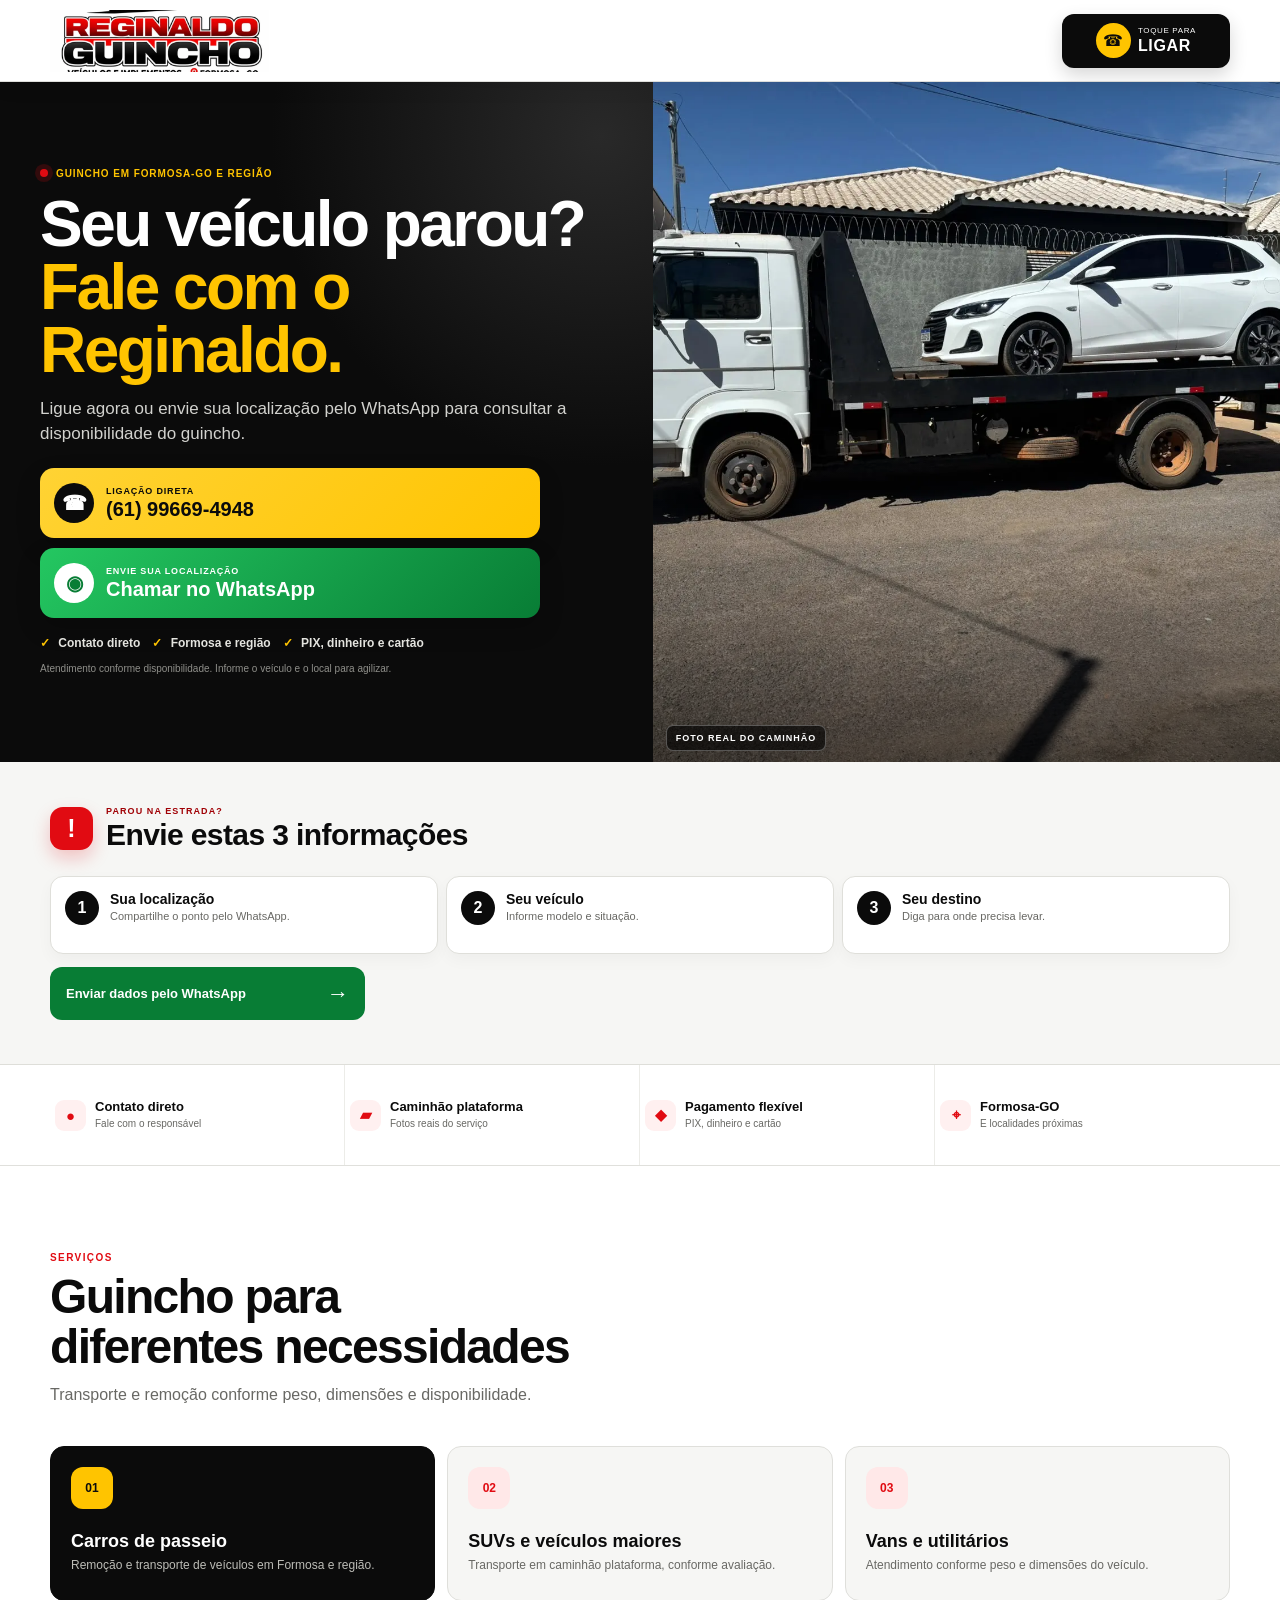
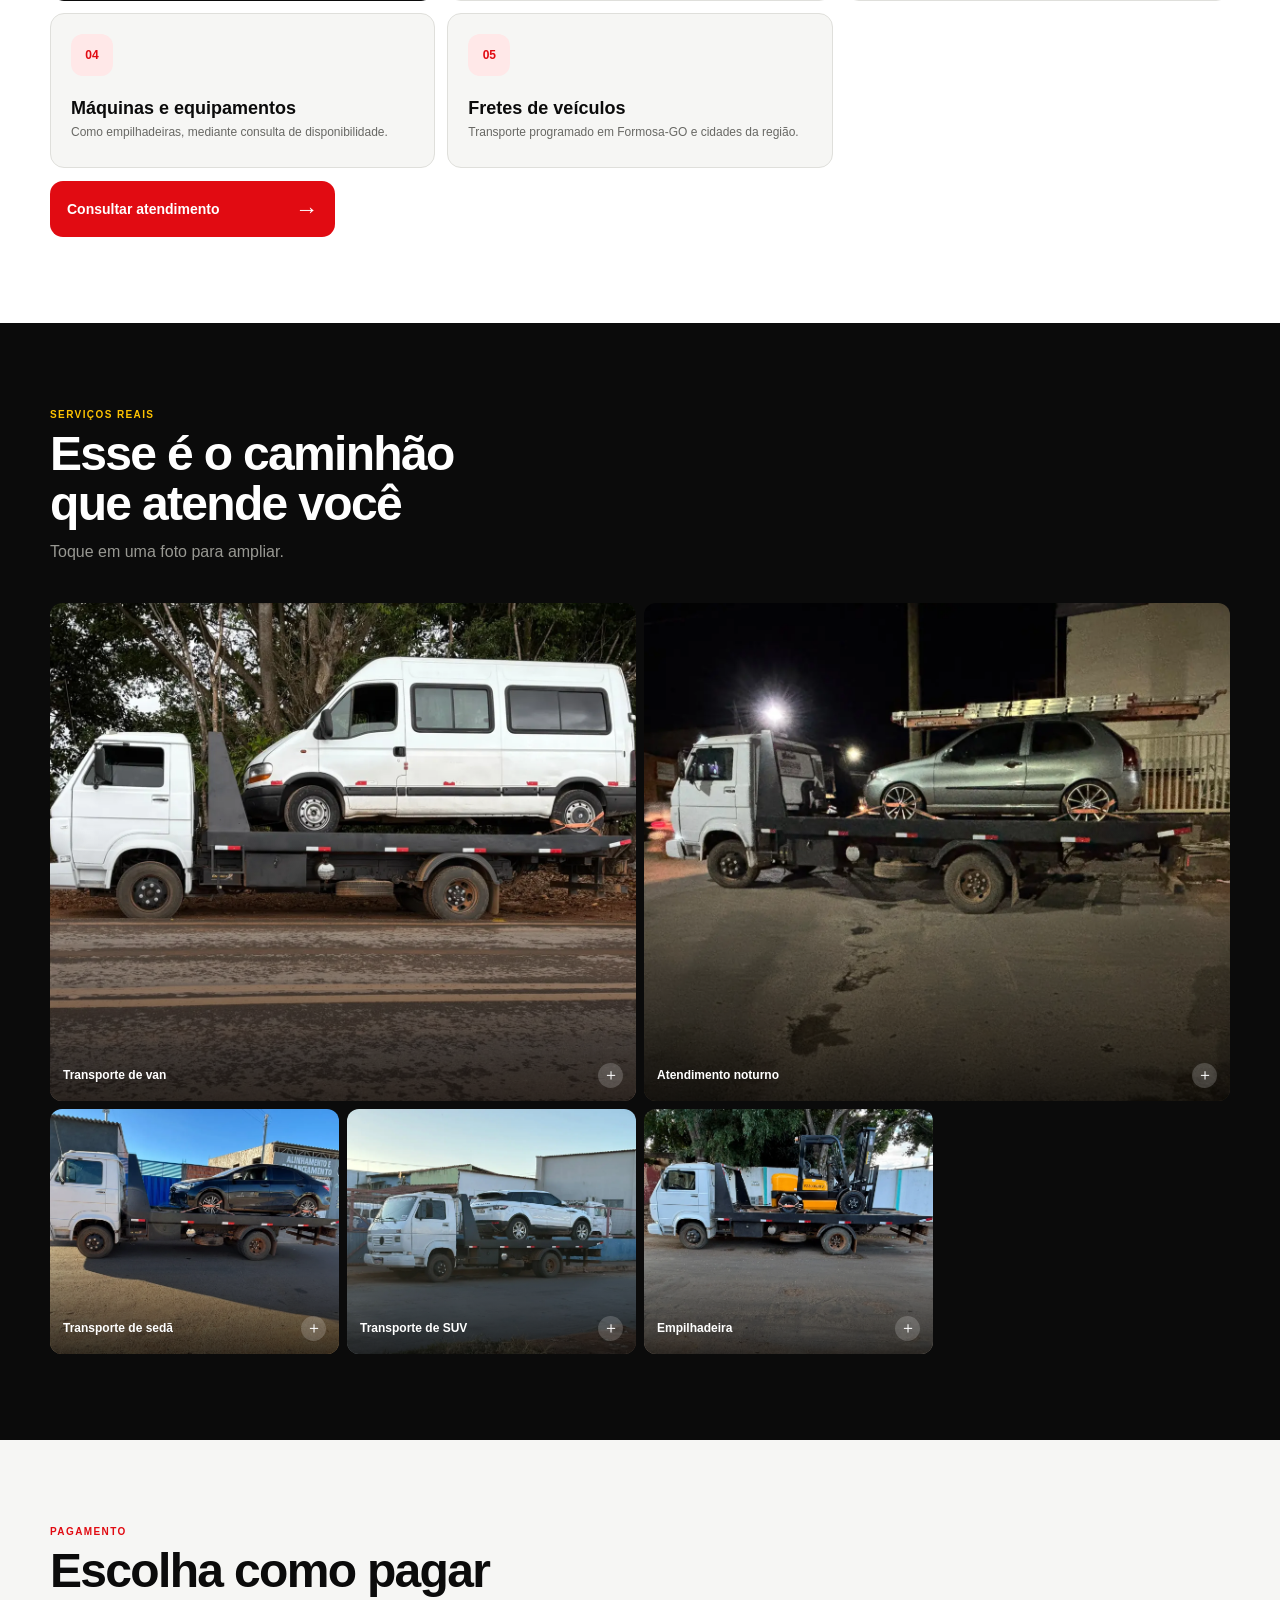
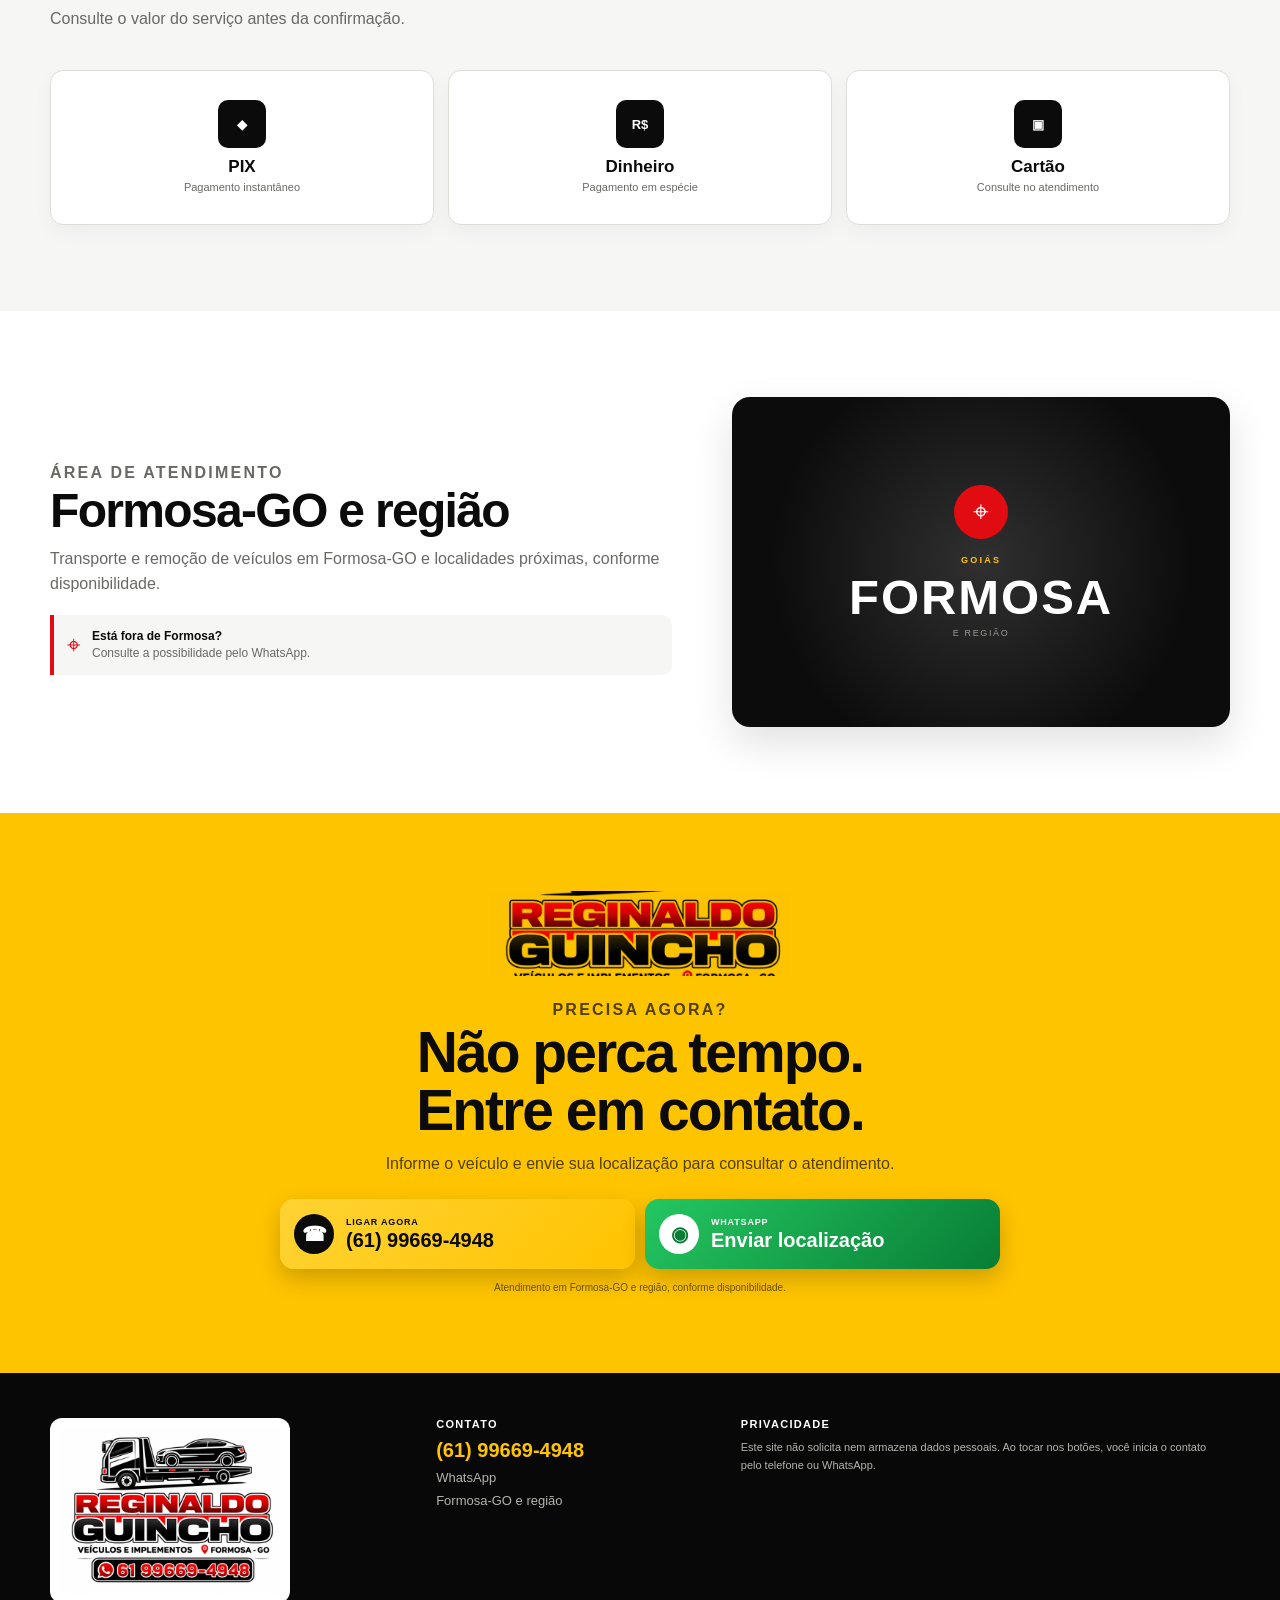
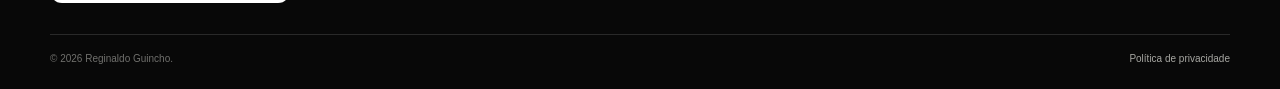
==== index.html @ 04e97640 "Tag google" ====
<!doctype html>
<html lang="pt-BR">
<head>
  <meta charset="utf-8">
  <meta name="viewport" content="width=device-width, initial-scale=1, viewport-fit=cover">

  <title>Guincho em Formosa-GO | Reginaldo Guincho</title>
  <meta name="description" content="Veículo parado em Formosa-GO? Ligue ou chame Reginaldo Guincho no WhatsApp. Transporte de carros, SUVs, vans e equipamentos em Formosa e região.">
  <meta name="keywords" content="guincho em Formosa, guincho Formosa-GO, reboque em Formosa, socorro veicular Formosa, transporte de veículos, Reginaldo Guincho">
  <meta name="author" content="Reginaldo Guincho">
  <meta name="robots" content="index, follow, max-image-preview:large">
  <meta name="googlebot" content="index, follow, max-image-preview:large">
  <meta name="theme-color" content="#0b0b0b">
  <meta name="format-detection" content="telephone=yes">
  <meta name="geo.region" content="BR-GO">
  <meta name="geo.placename" content="Formosa">
  <meta name="geo.position" content="-15.54;-47.33">
  <meta name="ICBM" content="-15.54, -47.33">

  <meta property="og:type" content="website">
  <meta property="og:locale" content="pt_BR">
  <meta property="og:site_name" content="Reginaldo Guincho">
  <meta property="og:title" content="Guincho em Formosa-GO | Fale com Reginaldo">
  <meta property="og:description" content="Seu veículo parou? Ligue ou envie sua localização pelo WhatsApp para consultar o atendimento em Formosa-GO e região.">
  <meta property="og:image" content="assets/logo-reginaldo-guincho.webp">
  <meta property="og:image:width" content="1200">
  <meta property="og:image:height" content="900">
  <meta property="og:image:alt" content="Logo Reginaldo Guincho — veículos e implementos em Formosa-GO">
  <meta name="twitter:card" content="summary_large_image">
  <meta name="twitter:title" content="Guincho em Formosa-GO | Reginaldo Guincho">
  <meta name="twitter:description" content="Ligue ou chame no WhatsApp para consultar atendimento em Formosa e região.">
  <meta name="twitter:image" content="assets/logo-reginaldo-guincho.webp">

  <link rel="icon" type="image/png" sizes="32x32" href="assets/favicon-32.png">
  <link rel="icon" type="image/png" sizes="192x192" href="assets/favicon-192.png">
  <link rel="apple-touch-icon" sizes="180x180" href="assets/apple-touch-icon.png">
  <link rel="preload" href="assets/hero-carro.webp" as="image" type="image/webp" fetchpriority="high">
  <link rel="preload" href="assets/logo-cabecalho.webp" as="image" type="image/webp">
  <link rel="stylesheet" href="styles.css">

  <!-- GOOGLE TAG MANAGER: cole aqui o código oficial quando tiver o ID real. -->
  <!-- Não use IDs fictícios de GTM, GA4 ou Google Ads. -->
  <!-- Google tag (gtag.js) -->
  <script async src="https://www.googletagmanager.com/gtag/js?id=AW-18313851023"></script>
  <script>
    window.dataLayer = window.dataLayer || [];
    function gtag(){dataLayer.push(arguments);}
    gtag('js', new Date());

    gtag('config', 'AW-18313851023');
  </script>

  <script type="application/ld+json">
  {
    "@context": "https://schema.org",
    "@type": "AutomotiveBusiness",
    "name": "Reginaldo Guincho",
    "alternateName": "Alto Socorro Reginaldo Guincho",
    "description": "Guincho e transporte de carros, SUVs, vans e equipamentos em Formosa-GO e região.",
    "telephone": "+55 61 99669-4948",
    "image": "assets/logo-reginaldo-guincho.webp",
    "logo": "assets/logo-reginaldo-guincho.webp",
    "paymentAccepted": "PIX, dinheiro, cartão",
    "currenciesAccepted": "BRL",
    "areaServed": {
      "@type": "City",
      "name": "Formosa",
      "containedInPlace": { "@type": "State", "name": "Goiás" }
    },
    "contactPoint": {
      "@type": "ContactPoint",
      "telephone": "+55 61 99669-4948",
      "contactType": "customer service",
      "areaServed": "Formosa-GO e região",
      "availableLanguage": "Portuguese"
    }
  }
  </script>

</head>

<body>
  <a class="skip-link" href="#conteudo">Pular para o conteúdo</a>

  <header class="site-header" id="topo">
    <div class="header-inner">
      <a class="brand" href="#inicio" aria-label="Reginaldo Guincho — início">
        <img src="assets/logo-cabecalho.webp" alt="Reginaldo Guincho" width="620" height="170">
      </a>
      <a class="header-call track-call track-cta" href="tel:+5561996694948" data-location="header" aria-label="Ligar agora para Reginaldo Guincho">
        <span class="header-call-icon" aria-hidden="true">☎</span>
        <span><small>TOQUE PARA</small><strong>LIGAR</strong></span>
      </a>
    </div>
  </header>

  <main id="conteudo">
    <section class="hero" id="inicio">
      <div class="hero-media">
        <img src="assets/hero-carro.webp" alt="Caminhão plataforma do Reginaldo Guincho transportando um veículo em Formosa" width="1600" height="1200" fetchpriority="high">
        <span class="photo-label">FOTO REAL DO CAMINHÃO</span>
      </div>

      <div class="hero-panel">
        <div class="page-width hero-content">
          <p class="emergency-badge"><span aria-hidden="true"></span> Guincho em Formosa-GO e região</p>
          <h1>Seu veículo parou?<br><em>Fale com o Reginaldo.</em></h1>
          <p class="hero-copy">Ligue agora ou envie sua localização pelo WhatsApp para consultar a disponibilidade do guincho.</p>

          <div class="hero-actions" aria-label="Contato imediato">
            <a class="action-button action-call track-call track-cta" href="tel:+5561996694948" data-location="hero_call" aria-label="Ligar agora para (61) 99669-4948">
              <span class="action-icon" aria-hidden="true">☎</span>
              <span><small>LIGAÇÃO DIRETA</small><strong>(61) 99669-4948</strong></span>
            </a>
            <a class="action-button action-whatsapp track-whatsapp track-cta" href="https://wa.me/5561996694948?text=Ol%C3%A1%2C%20preciso%20de%20um%20guincho%20em%20Formosa.%20Meu%20ve%C3%ADculo%20%C3%A9%3A%20____%20e%20estou%20em%3A%20____" target="_blank" rel="noopener noreferrer" data-location="hero_whatsapp" aria-label="Enviar localização pelo WhatsApp">
              <span class="action-icon whatsapp-icon" aria-hidden="true">◉</span>
              <span><small>ENVIE SUA LOCALIZAÇÃO</small><strong>Chamar no WhatsApp</strong></span>
            </a>
          </div>

          <ul class="hero-trust" aria-label="Informações do atendimento">
            <li><span>✓</span> Contato direto</li>
            <li><span>✓</span> Formosa e região</li>
            <li><span>✓</span> PIX, dinheiro e cartão</li>
          </ul>
          <p class="availability-note">Atendimento conforme disponibilidade. Informe o veículo e o local para agilizar.</p>
        </div>
      </div>
    </section>

    <section class="roadside-guide" aria-labelledby="guia-titulo">
      <div class="page-width">
        <div class="guide-heading">
          <span class="guide-alert" aria-hidden="true">!</span>
          <div>
            <p>PAROU NA ESTRADA?</p>
            <h2 id="guia-titulo">Envie estas 3 informações</h2>
          </div>
        </div>
        <ol class="guide-steps">
          <li><span>1</span><div><strong>Sua localização</strong><small>Compartilhe o ponto pelo WhatsApp.</small></div></li>
          <li><span>2</span><div><strong>Seu veículo</strong><small>Informe modelo e situação.</small></div></li>
          <li><span>3</span><div><strong>Seu destino</strong><small>Diga para onde precisa levar.</small></div></li>
        </ol>
        <a class="guide-cta track-whatsapp track-cta" href="https://wa.me/5561996694948?text=Ol%C3%A1%2C%20preciso%20de%20um%20guincho%20em%20Formosa.%20Meu%20ve%C3%ADculo%20%C3%A9%3A%20____%20e%20estou%20em%3A%20____" target="_blank" rel="noopener noreferrer" data-location="roadside_guide">Enviar dados pelo WhatsApp <span aria-hidden="true">→</span></a>
      </div>
    </section>

    <section class="proof-strip" aria-label="Destaques do serviço">
      <div class="page-width proof-grid">
        <article><span aria-hidden="true">●</span><div><strong>Contato direto</strong><small>Fale com o responsável</small></div></article>
        <article><span aria-hidden="true">▰</span><div><strong>Caminhão plataforma</strong><small>Fotos reais do serviço</small></div></article>
        <article><span aria-hidden="true">◆</span><div><strong>Pagamento flexível</strong><small>PIX, dinheiro e cartão</small></div></article>
        <article><span aria-hidden="true">⌖</span><div><strong>Formosa-GO</strong><small>E localidades próximas</small></div></article>
      </div>
    </section>

    <section class="content-section services-section" id="servicos">
      <div class="page-width">
        <header class="section-heading">
          <p class="kicker">SERVIÇOS</p>
          <h2>Guincho para diferentes necessidades</h2>
          <p>Transporte e remoção conforme peso, dimensões e disponibilidade.</p>
        </header>
        <div class="services-grid">
          <article class="service-card featured"><span class="service-number">01</span><div><h3>Carros de passeio</h3><p>Remoção e transporte de veículos em Formosa e região.</p></div></article>
          <article class="service-card"><span class="service-number">02</span><div><h3>SUVs e veículos maiores</h3><p>Transporte em caminhão plataforma, conforme avaliação.</p></div></article>
          <article class="service-card"><span class="service-number">03</span><div><h3>Vans e utilitários</h3><p>Atendimento conforme peso e dimensões do veículo.</p></div></article>
          <article class="service-card"><span class="service-number">04</span><div><h3>Máquinas e equipamentos</h3><p>Como empilhadeiras, mediante consulta de disponibilidade.</p></div></article>
          <article class="service-card"><span class="service-number">05</span><div><h3>Fretes de veículos</h3><p>Transporte programado em Formosa-GO e cidades da região.</p></div></article>
        </div>
        <a class="section-cta track-whatsapp track-cta" data-location="services" href="https://wa.me/5561996694948?text=Ol%C3%A1%2C%20preciso%20de%20um%20guincho%20em%20Formosa.%20Meu%20ve%C3%ADculo%20%C3%A9%3A%20____%20e%20estou%20em%3A%20____" target="_blank" rel="noopener noreferrer">Consultar atendimento <span>→</span></a>
      </div>
    </section>

    <section class="content-section gallery-section" id="galeria">
      <div class="page-width">
        <header class="section-heading light-heading">
          <p class="kicker">SERVIÇOS REAIS</p>
          <h2>Esse é o caminhão que atende você</h2>
          <p>Toque em uma foto para ampliar.</p>
        </header>
        <div class="gallery-grid">
          <button class="gallery-item gallery-main" type="button" data-full="assets/van.webp" data-label="Transporte de van"><img src="assets/van.webp" alt="Caminhão do Reginaldo Guincho transportando uma van branca" width="1400" height="1050" loading="lazy"><span>Transporte de van<b>＋</b></span></button>
          <button class="gallery-item" type="button" data-full="assets/noturno.webp" data-label="Atendimento noturno"><img src="assets/noturno.webp" alt="Atendimento noturno transportando um carro" width="1400" height="1050" loading="lazy"><span>Atendimento noturno<b>＋</b></span></button>
          <button class="gallery-item" type="button" data-full="assets/corolla.webp" data-label="Transporte de sedã"><img src="assets/corolla.webp" alt="Caminhão plataforma transportando um sedã" width="1400" height="1050" loading="lazy"><span>Transporte de sedã<b>＋</b></span></button>
          <button class="gallery-item" type="button" data-full="assets/suv.webp" data-label="Transporte de SUV"><img src="assets/suv.webp" alt="Reginaldo Guincho transportando uma SUV" width="1400" height="1050" loading="lazy"><span>Transporte de SUV<b>＋</b></span></button>
          <button class="gallery-item" type="button" data-full="assets/empilhadeira.webp" data-label="Transporte de empilhadeira"><img src="assets/empilhadeira.webp" alt="Caminhão plataforma transportando uma empilhadeira" width="1400" height="1050" loading="lazy"><span>Empilhadeira<b>＋</b></span></button>
        </div>
      </div>
    </section>

    <section class="content-section payment-section" id="pagamento">
      <div class="page-width">
        <header class="section-heading">
          <p class="kicker">PAGAMENTO</p>
          <h2>Escolha como pagar</h2>
          <p>Consulte o valor do serviço antes da confirmação.</p>
        </header>
        <div class="payment-grid">
          <article><span aria-hidden="true">◆</span><strong>PIX</strong><small>Pagamento instantâneo</small></article>
          <article><span aria-hidden="true">R$</span><strong>Dinheiro</strong><small>Pagamento em espécie</small></article>
          <article><span aria-hidden="true">▣</span><strong>Cartão</strong><small>Consulte no atendimento</small></article>
        </div>
      </div>
    </section>

    <section class="area-section" id="area">
      <div class="page-width area-layout">
        <div>
          <p class="kicker">ÁREA DE ATENDIMENTO</p>
          <h2>Formosa-GO e região</h2>
          <p>Transporte e remoção de veículos em Formosa-GO e localidades próximas, conforme disponibilidade.</p>
          <div class="area-notice"><span aria-hidden="true">⌖</span><p><strong>Está fora de Formosa?</strong> Consulte a possibilidade pelo WhatsApp.</p></div>
        </div>
        <div class="area-visual" aria-label="Atendimento em Formosa-GO e região"><span>GOIÁS</span><strong>FORMOSA</strong><small>E REGIÃO</small></div>
      </div>
    </section>

    <section class="final-cta">
      <div class="page-width">
        <img class="final-logo" src="assets/logo-cabecalho.webp" alt="Reginaldo Guincho" width="620" height="170" loading="lazy">
        <p class="kicker">PRECISA AGORA?</p>
        <h2>Não perca tempo.<br>Entre em contato.</h2>
        <p>Informe o veículo e envie sua localização para consultar o atendimento.</p>
        <div class="final-actions">
          <a class="action-button action-call track-call track-cta" href="tel:+5561996694948" data-location="final_call"><span class="action-icon" aria-hidden="true">☎</span><span><small>LIGAR AGORA</small><strong>(61) 99669-4948</strong></span></a>
          <a class="action-button action-whatsapp track-whatsapp track-cta" href="https://wa.me/5561996694948?text=Ol%C3%A1%2C%20preciso%20de%20um%20guincho%20em%20Formosa.%20Meu%20ve%C3%ADculo%20%C3%A9%3A%20____%20e%20estou%20em%3A%20____" target="_blank" rel="noopener noreferrer" data-location="final_whatsapp"><span class="action-icon" aria-hidden="true">◉</span><span><small>WHATSAPP</small><strong>Enviar localização</strong></span></a>
        </div>
        <small class="availability-note">Atendimento em Formosa-GO e região, conforme disponibilidade.</small>
      </div>
    </section>
  </main>

  <footer class="footer">
    <div class="page-width footer-grid">
      <div class="footer-brand"><img src="assets/logo-reginaldo-guincho.webp" alt="Reginaldo Guincho — veículos e implementos em Formosa-GO" width="1200" height="900" loading="lazy"></div>
      <div class="footer-contact"><strong>Contato</strong><a class="track-call" data-location="footer" href="tel:+5561996694948">(61) 99669-4948</a><a class="track-whatsapp" data-location="footer" href="https://wa.me/5561996694948?text=Ol%C3%A1%2C%20preciso%20de%20um%20guincho%20em%20Formosa.%20Meu%20ve%C3%ADculo%20%C3%A9%3A%20____%20e%20estou%20em%3A%20____" target="_blank" rel="noopener noreferrer">WhatsApp</a><span>Formosa-GO e região</span></div>
      <div id="privacidade"><strong>Privacidade</strong><p>Este site não solicita nem armazena dados pessoais. Ao tocar nos botões, você inicia o contato pelo telefone ou WhatsApp.</p></div>
    </div>
    <div class="page-width copyright"><span>© <span id="current-year">2026</span> Reginaldo Guincho.</span><a href="#privacidade">Política de privacidade</a></div>
  </footer>

  <div class="lightbox" id="lightbox" role="dialog" aria-modal="true" aria-labelledby="lightbox-caption" hidden>
    <button type="button" class="lightbox-close" id="lightbox-close" aria-label="Fechar imagem ampliada">×</button>
    <figure><img id="lightbox-image" src="assets/hero-carro.webp" alt="" width="1400" height="1050"><figcaption id="lightbox-caption"></figcaption></figure>
  </div>

  <nav class="mobile-contact-bar" aria-label="Contato rápido">
    <a class="mobile-call track-call track-cta" data-location="mobile_bar_call" href="tel:+5561996694948"><span aria-hidden="true">☎</span><strong>LIGAR</strong></a>
    <a class="mobile-whatsapp track-whatsapp track-cta" data-location="mobile_bar_whatsapp" href="https://wa.me/5561996694948?text=Ol%C3%A1%2C%20preciso%20de%20um%20guincho%20em%20Formosa.%20Meu%20ve%C3%ADculo%20%C3%A9%3A%20____%20e%20estou%20em%3A%20____" target="_blank" rel="noopener noreferrer"><span aria-hidden="true">◉</span><strong>WHATSAPP</strong></a>
  </nav>

  <!-- GOOGLE TAG MANAGER (noscript): cole aqui quando tiver o ID real. -->
  <script src="script.js" defer></script>
</body>
</html>
---- styles.css ----
:root {
  --black: #0b0b0b;
  --black-2: #151515;
  --red: #e10b12;
  --red-dark: #a00005;
  --yellow: #ffc400;
  --green: #19b653;
  --green-dark: #087d35;
  --white: #ffffff;
  --off-white: #f6f6f4;
  --gray-100: #eeeeeb;
  --gray-300: #c8c8c3;
  --gray-600: #686864;
  --max-width: 1180px;
  --radius: 16px;
  --shadow: 0 16px 40px rgba(0, 0, 0, .12);
}

*, *::before, *::after { box-sizing: border-box; }
html { scroll-behavior: smooth; scroll-padding-top: 78px; }
body {
  margin: 0;
  padding-bottom: calc(72px + env(safe-area-inset-bottom));
  overflow-x: hidden;
  background: var(--white);
  color: var(--black);
  font-family: Arial, Helvetica, sans-serif;
  -webkit-font-smoothing: antialiased;
}
body.modal-open { overflow: hidden; }
img { display: block; max-width: 100%; }
a { color: inherit; text-decoration: none; }
button, a { -webkit-tap-highlight-color: transparent; }
button { font: inherit; }
.page-width { width: min(calc(100% - 28px), var(--max-width)); margin-inline: auto; }
.skip-link { position: fixed; z-index: 999; left: 12px; top: -80px; padding: 12px 16px; border-radius: 8px; background: var(--yellow); font-weight: 900; }
.skip-link:focus { top: 12px; }
:focus-visible { outline: 3px solid var(--yellow); outline-offset: 3px; }

/* Cabeçalho: compacto e útil em telas pequenas */
.site-header {
  position: sticky;
  z-index: 60;
  top: 0;
  height: 70px;
  background: rgba(255,255,255,.97);
  border-bottom: 1px solid #dededb;
  box-shadow: 0 5px 18px rgba(0,0,0,.08);
  backdrop-filter: blur(10px);
}
.header-inner { width: min(calc(100% - 24px), var(--max-width)); height: 100%; margin-inline: auto; display: flex; align-items: center; justify-content: space-between; gap: 10px; }
.brand { min-width: 0; display: flex; align-items: center; }
.brand img { width: clamp(142px, 43vw, 172px); height: 50px; object-fit: contain; object-position: left center; }
.header-call { flex: 0 0 auto; min-width: 86px; min-height: 48px; display: flex; align-items: center; justify-content: center; gap: 7px; padding: 7px 11px; border-radius: 12px; color: var(--white); background: var(--black); box-shadow: 0 7px 18px rgba(0,0,0,.16); }
.header-call-icon { display: grid; place-items: center; width: 29px; height: 29px; border-radius: 50%; color: var(--black); background: var(--yellow); font-size: 16px; }
.header-call small, .header-call strong { display: block; line-height: 1; }
.header-call small { display: none; font-size: 8px; letter-spacing: .08em; }
.header-call strong { font-size: 13px; letter-spacing: .04em; }

/* Hero mobile-first: a foto não disputa espaço com a mensagem */
.hero { background: var(--black); }
.hero-media { position: relative; height: clamp(190px, 55vw, 250px); overflow: hidden; background: #272727; }
.hero-media::after { content: ""; position: absolute; inset: 0; background: linear-gradient(180deg, transparent 52%, rgba(0,0,0,.64)); pointer-events: none; }
.hero-media img { width: 100%; height: 100%; object-fit: cover; object-position: 47% center; }
.photo-label { position: absolute; z-index: 2; left: 13px; bottom: 11px; padding: 7px 9px; border: 1px solid rgba(255,255,255,.28); border-radius: 7px; color: var(--white); background: rgba(0,0,0,.62); font-size: 9px; font-weight: 900; letter-spacing: .11em; }
.hero-panel { color: var(--white); background: radial-gradient(circle at 92% 8%, #292929 0, #0b0b0b 38%); }
.hero-content { padding-top: 25px; padding-bottom: 29px; }
.emergency-badge { display: flex; align-items: center; gap: 8px; width: fit-content; margin: 0 0 14px; color: var(--yellow); font-size: 10px; font-weight: 900; letter-spacing: .09em; text-transform: uppercase; }
.emergency-badge span { width: 8px; height: 8px; border-radius: 50%; background: var(--red); box-shadow: 0 0 0 5px rgba(225,11,18,.18); }
h1 { max-width: 620px; margin: 0; font-size: clamp(34px, 10.5vw, 48px); line-height: .99; letter-spacing: -.04em; text-wrap: balance; }
h1 em { color: var(--yellow); font-style: normal; }
.hero-copy { max-width: 590px; margin: 14px 0 0; color: #d2d2ce; font-size: 15px; line-height: 1.47; }
.hero-actions { display: grid; gap: 10px; margin-top: 21px; }
.action-button { min-height: 64px; display: flex; align-items: center; gap: 12px; padding: 9px 14px; border: 0; border-radius: 14px; font-weight: 900; box-shadow: 0 10px 25px rgba(0,0,0,.2); }
.action-button .action-icon { flex: 0 0 40px; display: grid; place-items: center; width: 40px; height: 40px; border-radius: 50%; font-size: 20px; }
.action-button small, .action-button strong { display: block; }
.action-button small { margin-bottom: 3px; font-size: 9px; letter-spacing: .09em; }
.action-button strong { font-size: clamp(16px, 4.7vw, 20px); line-height: 1.05; }
.action-call { color: var(--black); background: linear-gradient(135deg, #ffd334, var(--yellow)); }
.action-call .action-icon { color: var(--white); background: var(--black); }
.action-whatsapp { color: var(--white); background: linear-gradient(135deg, #24c761, var(--green-dark)); }
.action-whatsapp .action-icon { color: var(--green-dark); background: var(--white); }
.hero-trust { display: grid; grid-template-columns: 1fr 1fr; gap: 8px 12px; margin: 18px 0 0; padding: 0; color: #e4e4df; list-style: none; font-size: 11px; font-weight: 800; }
.hero-trust li:last-child { grid-column: 1 / -1; }
.hero-trust span { margin-right: 5px; color: var(--yellow); }
.availability-note { display: block; margin: 12px 0 0; color: #8f8f8a; font-size: 10px; line-height: 1.45; }

/* Guia de emergência vem antes de conteúdo comercial */
.roadside-guide { padding: 31px 0 35px; background: var(--off-white); border-bottom: 1px solid #deded9; }
.guide-heading { display: flex; align-items: center; gap: 13px; }
.guide-alert { flex: 0 0 43px; display: grid; place-items: center; width: 43px; height: 43px; border-radius: 13px; color: var(--white); background: var(--red); font-size: 25px; font-weight: 900; box-shadow: 0 8px 18px rgba(225,11,18,.22); }
.guide-heading p, .guide-heading h2 { margin: 0; }
.guide-heading p { color: var(--red-dark); font-size: 9px; font-weight: 900; letter-spacing: .12em; }
.guide-heading h2 { margin-top: 3px; font-size: 23px; line-height: 1.08; letter-spacing: -.02em; }
.guide-steps { display: grid; gap: 8px; margin: 20px 0 0; padding: 0; list-style: none; }
.guide-steps li { display: flex; align-items: center; gap: 11px; min-height: 64px; padding: 10px 12px; border: 1px solid #dfdfda; border-radius: 13px; background: var(--white); box-shadow: 0 6px 16px rgba(0,0,0,.035); }
.guide-steps li > span { flex: 0 0 34px; display: grid; place-items: center; width: 34px; height: 34px; border-radius: 50%; color: var(--white); background: var(--black); font-weight: 900; }
.guide-steps strong, .guide-steps small { display: block; }
.guide-steps strong { font-size: 14px; }
.guide-steps small { margin-top: 2px; color: var(--gray-600); font-size: 11px; line-height: 1.3; }
.guide-cta { min-height: 53px; display: flex; align-items: center; justify-content: space-between; margin-top: 13px; padding: 0 16px; border-radius: 12px; color: var(--white); background: var(--green-dark); font-size: 13px; font-weight: 900; }
.guide-cta span { font-size: 22px; }

.proof-strip { background: var(--white); border-bottom: 1px solid #e0e0dc; }
.proof-grid { display: grid; grid-template-columns: 1fr 1fr; }
.proof-grid article { min-height: 83px; display: flex; align-items: center; gap: 9px; padding: 13px 5px; border-bottom: 1px solid #ecece8; }
.proof-grid article:nth-child(odd) { border-right: 1px solid #ecece8; }
.proof-grid article > span { flex: 0 0 31px; display: grid; place-items: center; width: 31px; height: 31px; border-radius: 9px; color: var(--red); background: #fff0f0; font-size: 15px; font-weight: 900; }
.proof-grid strong, .proof-grid small { display: block; }
.proof-grid strong { font-size: 11px; line-height: 1.15; }
.proof-grid small { margin-top: 3px; color: var(--gray-600); font-size: 9px; line-height: 1.25; }

.content-section { padding: 61px 0; }
.section-heading { max-width: 690px; margin-bottom: 26px; }
.section-heading .kicker, .area-section .kicker, .final-cta .kicker { margin: 0 0 9px; color: var(--red); font-size: 10px; font-weight: 900; letter-spacing: .14em; }
.section-heading h2, .area-section h2, .final-cta h2 { margin: 0; font-size: clamp(30px, 9vw, 43px); line-height: 1.03; letter-spacing: -.035em; text-wrap: balance; }
.section-heading > p:last-child, .area-section .area-layout > div > p, .final-cta .page-width > p { margin: 12px 0 0; color: var(--gray-600); font-size: 14px; line-height: 1.55; }

.services-section { background: var(--white); }
.services-grid { display: grid; gap: 9px; }
.service-card { display: grid; grid-template-columns: 42px 1fr; gap: 13px; align-items: center; min-height: 101px; padding: 15px; border: 1px solid #dfdfdb; border-radius: 14px; background: var(--off-white); }
.service-card.featured { color: var(--white); background: var(--black); border-color: var(--black); }
.service-number { display: grid; place-items: center; width: 42px; height: 42px; border-radius: 12px; color: var(--red); background: #ffe8e8; font-size: 12px; font-weight: 900; }
.service-card.featured .service-number { color: var(--black); background: var(--yellow); }
.service-card h3, .service-card p { margin: 0; }
.service-card h3 { font-size: 16px; line-height: 1.15; }
.service-card p { margin-top: 5px; color: var(--gray-600); font-size: 12px; line-height: 1.45; }
.service-card.featured p { color: #bdbdb7; }
.section-cta { min-height: 56px; display: flex; align-items: center; justify-content: space-between; margin-top: 13px; padding: 0 17px; border-radius: 13px; color: var(--white); background: var(--red); font-size: 14px; font-weight: 900; }
.section-cta span { font-size: 23px; }

.gallery-section { color: var(--white); background: var(--black); }
.light-heading .kicker { color: var(--yellow); }
.light-heading > p:last-child { color: #989892; }
.gallery-grid { display: grid; grid-template-columns: 1fr 1fr; gap: 8px; }
.gallery-item { position: relative; min-width: 0; aspect-ratio: 1 / .82; padding: 0; overflow: hidden; border: 0; border-radius: 12px; cursor: zoom-in; background: #2a2a2a; }
.gallery-main { grid-column: 1 / -1; aspect-ratio: 16 / 10; }
.gallery-item img { width: 100%; height: 100%; object-fit: cover; }
.gallery-item::after { content: ""; position: absolute; inset: 45% 0 0; background: linear-gradient(transparent, rgba(0,0,0,.76)); pointer-events: none; }
.gallery-item > span { position: absolute; z-index: 2; inset: auto 8px 8px; display: flex; align-items: center; justify-content: space-between; gap: 6px; color: var(--white); font-size: 10px; font-weight: 900; text-align: left; }
.gallery-item b { display: grid; place-items: center; width: 25px; height: 25px; border-radius: 50%; background: rgba(255,255,255,.18); font-size: 16px; font-weight: 400; }

.payment-section { background: var(--off-white); }
.payment-grid { display: grid; grid-template-columns: repeat(3, 1fr); gap: 7px; }
.payment-grid article { min-width: 0; min-height: 118px; display: flex; flex-direction: column; justify-content: center; align-items: center; padding: 12px 5px; border: 1px solid #deded9; border-radius: 13px; background: var(--white); text-align: center; box-shadow: 0 8px 20px rgba(0,0,0,.04); }
.payment-grid article > span { display: grid; place-items: center; width: 36px; height: 36px; margin-bottom: 9px; border-radius: 10px; color: var(--white); background: var(--black); font-size: 13px; font-weight: 900; }
.payment-grid strong { font-size: 13px; }
.payment-grid small { margin-top: 4px; color: var(--gray-600); font-size: 9px; line-height: 1.25; }

.area-section { padding: 61px 0; background: var(--white); }
.area-layout { display: grid; gap: 27px; }
.area-notice { display: flex; align-items: center; gap: 11px; margin-top: 18px; padding: 13px; border-left: 4px solid var(--red); border-radius: 0 10px 10px 0; background: var(--off-white); }
.area-notice > span { color: var(--red); font-size: 24px; }
.area-notice p { margin: 0; color: var(--gray-600); font-size: 12px; line-height: 1.4; }
.area-notice strong { display: block; color: var(--black); }
.area-visual { min-height: 230px; display: flex; flex-direction: column; align-items: center; justify-content: center; overflow: hidden; border-radius: 18px; color: var(--white); background: radial-gradient(circle, #303030, #0c0c0c 70%); box-shadow: var(--shadow); }
.area-visual::before { content: "⌖"; display: grid; place-items: center; width: 54px; height: 54px; margin-bottom: 16px; border-radius: 50%; color: var(--white); background: var(--red); font-size: 28px; }
.area-visual span { color: var(--yellow); font-size: 9px; font-weight: 900; letter-spacing: .25em; }
.area-visual strong { margin-top: 4px; font-size: 35px; letter-spacing: .04em; }
.area-visual small { margin-top: 3px; color: #9b9b96; font-size: 9px; letter-spacing: .18em; }

.final-cta { padding: 56px 0; text-align: center; background: var(--yellow); }
.final-logo { width: min(235px, 68vw); height: auto; margin: 0 auto 22px; mix-blend-mode: multiply; }
.final-cta .kicker { color: var(--red-dark); }
.final-cta h2 { font-size: clamp(34px, 10vw, 49px); }
.final-cta .page-width > p { color: #514000; }
.final-actions { display: grid; gap: 10px; margin-top: 22px; text-align: left; }
.final-cta .availability-note { margin-top: 12px; color: #655000; text-align: center; }

.footer { padding: 45px 0 25px; color: #b4b4ae; background: #080808; }
.footer-grid { display: grid; gap: 28px; }
.footer-brand { width: min(240px, 72vw); padding: 10px; border-radius: 12px; background: var(--white); }
.footer-brand img { width: 100%; height: auto; }
.footer-contact strong, #privacidade > strong { display: block; margin-bottom: 9px; color: var(--white); font-size: 11px; letter-spacing: .12em; text-transform: uppercase; }
.footer-contact a, .footer-contact span { display: block; margin-top: 8px; font-size: 13px; }
.footer-contact a:first-of-type { color: var(--yellow); font-size: 20px; font-weight: 900; }
#privacidade p { margin: 0; max-width: 470px; font-size: 11px; line-height: 1.55; }
.copyright { display: flex; flex-direction: column; gap: 7px; margin-top: 31px; padding-top: 18px; border-top: 1px solid #292929; color: #70706d; font-size: 10px; }
.copyright a { color: #a7a7a2; }

.lightbox[hidden] { display: none; }
.lightbox { position: fixed; z-index: 100; inset: 0; display: grid; place-items: center; padding: 16px; background: rgba(0,0,0,.95); }
.lightbox figure { max-width: min(1050px, 96vw); margin: 0; }
.lightbox img { display: block; max-width: 100%; max-height: 78vh; width: auto; height: auto; border-radius: 11px; }
.lightbox figcaption { margin-top: 11px; color: var(--white); font-size: 13px; text-align: center; }
.lightbox-close { position: absolute; top: max(14px, env(safe-area-inset-top)); right: 14px; width: 46px; height: 46px; border: 1px solid #555; border-radius: 50%; color: var(--white); background: #202020; cursor: pointer; font-size: 29px; }

/* Sempre acessível no celular; respeita a área segura do aparelho */
.mobile-contact-bar { position: fixed; z-index: 80; inset: auto 0 0; display: grid; grid-template-columns: 1fr 1fr; gap: 8px; min-height: 72px; padding: 8px 9px calc(8px + env(safe-area-inset-bottom)); background: rgba(8,8,8,.97); box-shadow: 0 -8px 24px rgba(0,0,0,.24); backdrop-filter: blur(10px); }
.mobile-contact-bar a { min-height: 54px; display: flex; align-items: center; justify-content: center; gap: 8px; border-radius: 12px; font-size: 13px; font-weight: 900; letter-spacing: .03em; }
.mobile-contact-bar a > span { font-size: 20px; }
.mobile-call { color: var(--black); background: var(--yellow); }
.mobile-whatsapp { color: var(--white); background: var(--green-dark); }

@media (min-width: 480px) {
  .page-width { width: min(calc(100% - 40px), var(--max-width)); }
  .hero-media { height: 300px; }
  .hero-trust { grid-template-columns: repeat(3, auto); justify-content: start; }
  .hero-trust li:last-child { grid-column: auto; }
  .guide-steps { grid-template-columns: repeat(3, 1fr); }
  .guide-steps li { align-items: flex-start; }
}

@media (min-width: 768px) {
  body { padding-bottom: 0; }
  html { scroll-padding-top: 83px; }
  .site-header { height: 82px; }
  .header-inner { width: min(calc(100% - 44px), var(--max-width)); }
  .brand img { width: 230px; height: 62px; }
  .header-call { min-width: 168px; min-height: 54px; padding-inline: 16px; }
  .header-call small { display: block; }
  .header-call strong { margin-top: 3px; font-size: 16px; }
  .header-call-icon { width: 35px; height: 35px; }
  .hero-media { height: 380px; }
  .hero-content { padding-top: 43px; padding-bottom: 48px; }
  h1 { font-size: 57px; }
  .hero-copy { font-size: 17px; }
  .hero-actions { grid-template-columns: 1fr 1fr; max-width: 720px; }
  .action-button { min-height: 70px; }
  .hero-trust { font-size: 12px; }
  .roadside-guide { padding: 44px 0; }
  .guide-heading h2 { font-size: 30px; }
  .guide-steps { margin-top: 25px; }
  .guide-steps li { min-height: 78px; padding: 14px; }
  .guide-cta { width: fit-content; min-width: 315px; }
  .proof-grid { grid-template-columns: repeat(4, 1fr); }
  .proof-grid article { min-height: 100px; border-bottom: 0; border-right: 1px solid #ecece8; }
  .proof-grid article:last-child { border-right: 0; }
  .proof-grid strong { font-size: 13px; }
  .proof-grid small { font-size: 10px; }
  .content-section, .area-section { padding: 86px 0; }
  .section-heading { margin-bottom: 38px; }
  .section-heading h2, .area-section h2 { font-size: 48px; }
  .section-heading > p:last-child, .area-section .area-layout > div > p { font-size: 16px; }
  .services-grid { grid-template-columns: 1fr 1fr; gap: 12px; }
  .service-card { min-height: 126px; padding: 20px; }
  .service-card h3 { font-size: 18px; }
  .section-cta { width: fit-content; min-width: 285px; }
  .gallery-grid { grid-template-columns: repeat(4, 1fr); grid-auto-rows: 210px; }
  .gallery-item, .gallery-main { aspect-ratio: auto; }
  .gallery-main { grid-column: span 2; grid-row: span 2; }
  .gallery-item:nth-child(2) { grid-column: span 2; grid-row: span 2; }
  .gallery-item > span { inset: auto 13px 13px; font-size: 12px; }
  .payment-grid { gap: 14px; }
  .payment-grid article { min-height: 155px; }
  .payment-grid article > span { width: 48px; height: 48px; }
  .payment-grid strong { font-size: 17px; }
  .payment-grid small { font-size: 11px; }
  .area-layout { grid-template-columns: 1fr .8fr; gap: 60px; align-items: center; }
  .area-visual { min-height: 330px; }
  .area-visual strong { font-size: 49px; }
  .final-cta { padding: 78px 0; }
  .final-logo { width: 300px; }
  .final-cta h2 { font-size: 57px; }
  .final-cta .page-width > p { font-size: 16px; }
  .final-actions { grid-template-columns: 1fr 1fr; max-width: 720px; margin-inline: auto; }
  .footer-grid { grid-template-columns: .8fr .6fr 1.2fr; gap: 60px; align-items: start; }
  .copyright { flex-direction: row; justify-content: space-between; }
  .mobile-contact-bar { display: none; }
}

@media (min-width: 1024px) {
  .hero { min-height: 680px; display: grid; grid-template-columns: 1.02fr .98fr; }
  .hero-media { grid-column: 2; grid-row: 1; height: 100%; min-height: 680px; }
  .hero-media img { object-position: center; }
  .hero-panel { grid-column: 1; grid-row: 1; display: flex; align-items: center; }
  .hero-content { width: min(calc(100% - 70px), 590px); margin-right: 30px; margin-left: auto; padding-block: 65px; }
  h1 { font-size: 64px; }
  .hero-actions { grid-template-columns: 1fr; max-width: 500px; }
  .services-grid { grid-template-columns: repeat(3, 1fr); }
  .service-card { min-height: 155px; display: block; }
  .service-card h3 { margin-top: 22px; }
  .gallery-grid { grid-auto-rows: 245px; }
}

@media (hover: hover) {
  .header-call, .action-button, .guide-cta, .section-cta, .mobile-contact-bar a { transition: transform .18s ease, filter .18s ease; }
  .header-call:hover, .action-button:hover, .guide-cta:hover, .section-cta:hover { transform: translateY(-2px); filter: brightness(1.05); }
  .gallery-item img { transition: transform .3s ease; }
  .gallery-item:hover img { transform: scale(1.035); }
}

@media (prefers-reduced-motion: reduce) {
  html { scroll-behavior: auto; }
  *, *::before, *::after { scroll-behavior: auto !important; transition-duration: .01ms !important; animation-duration: .01ms !important; }
}
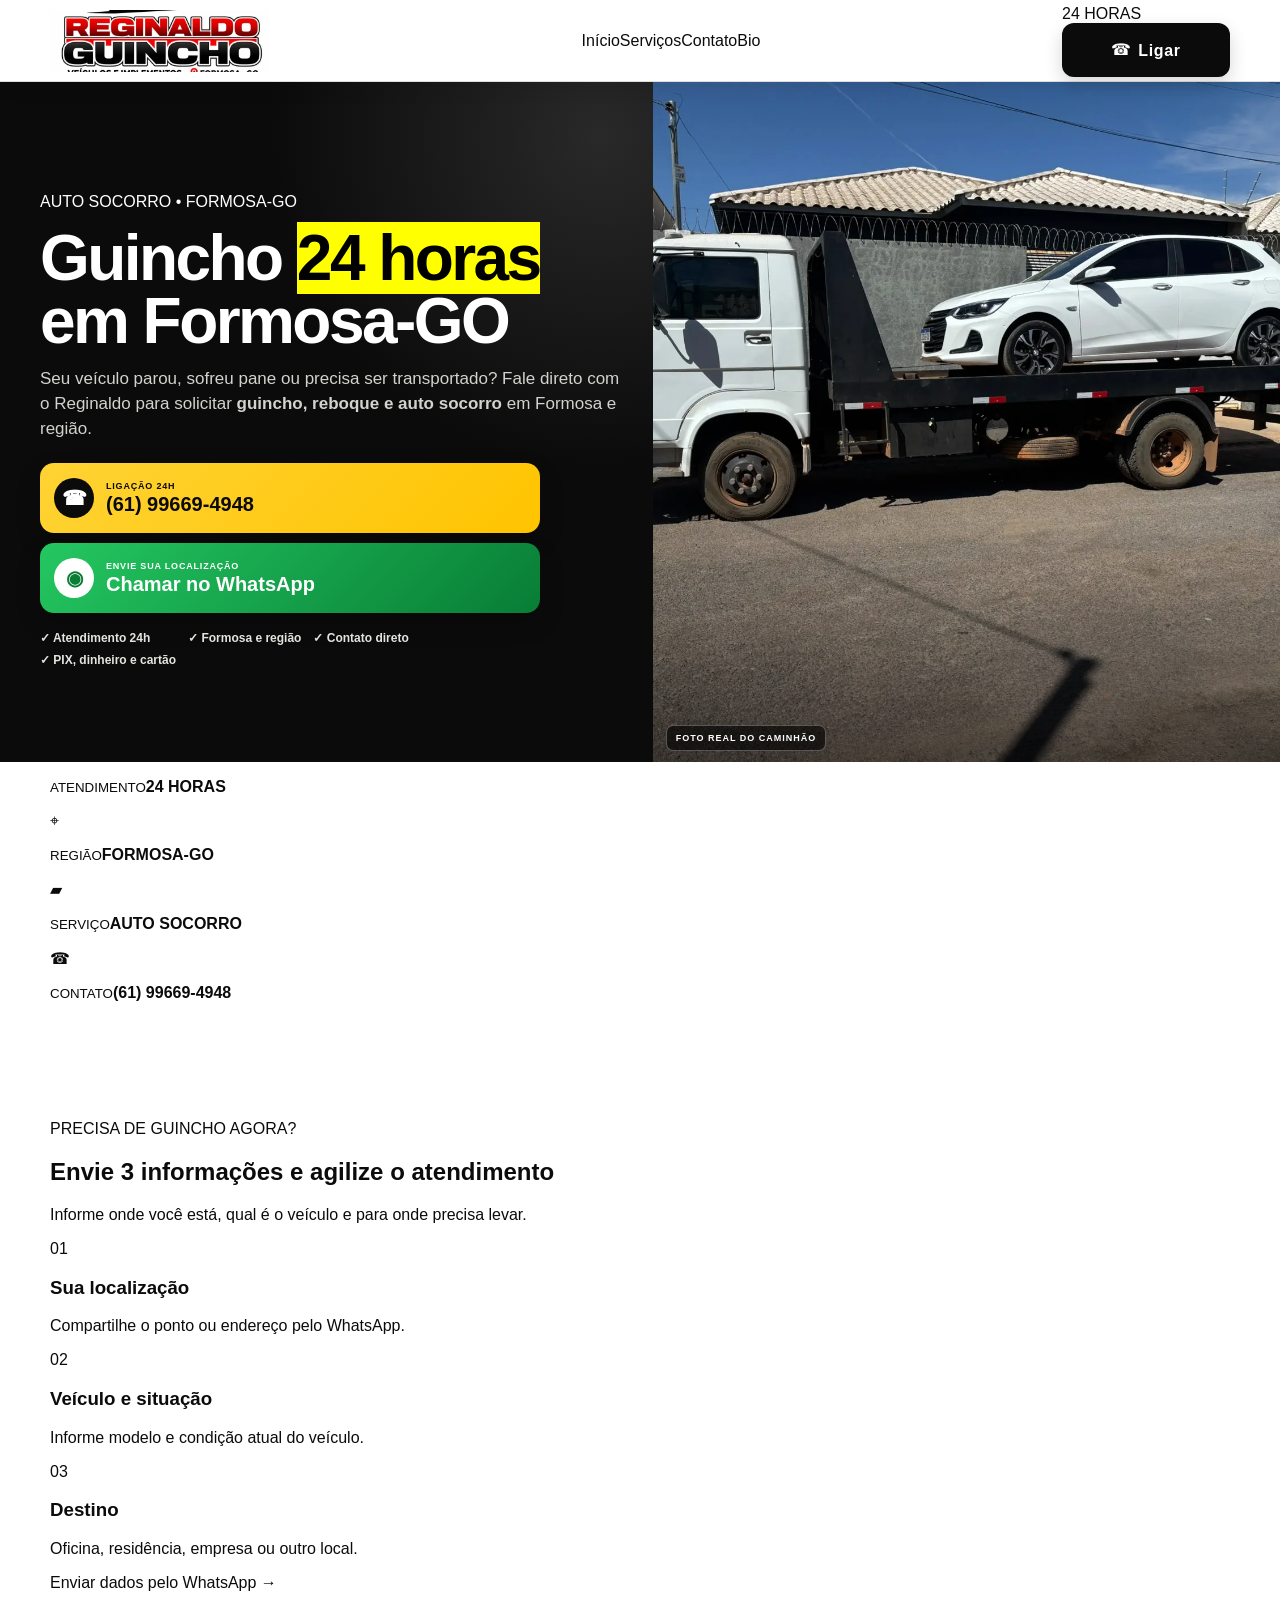
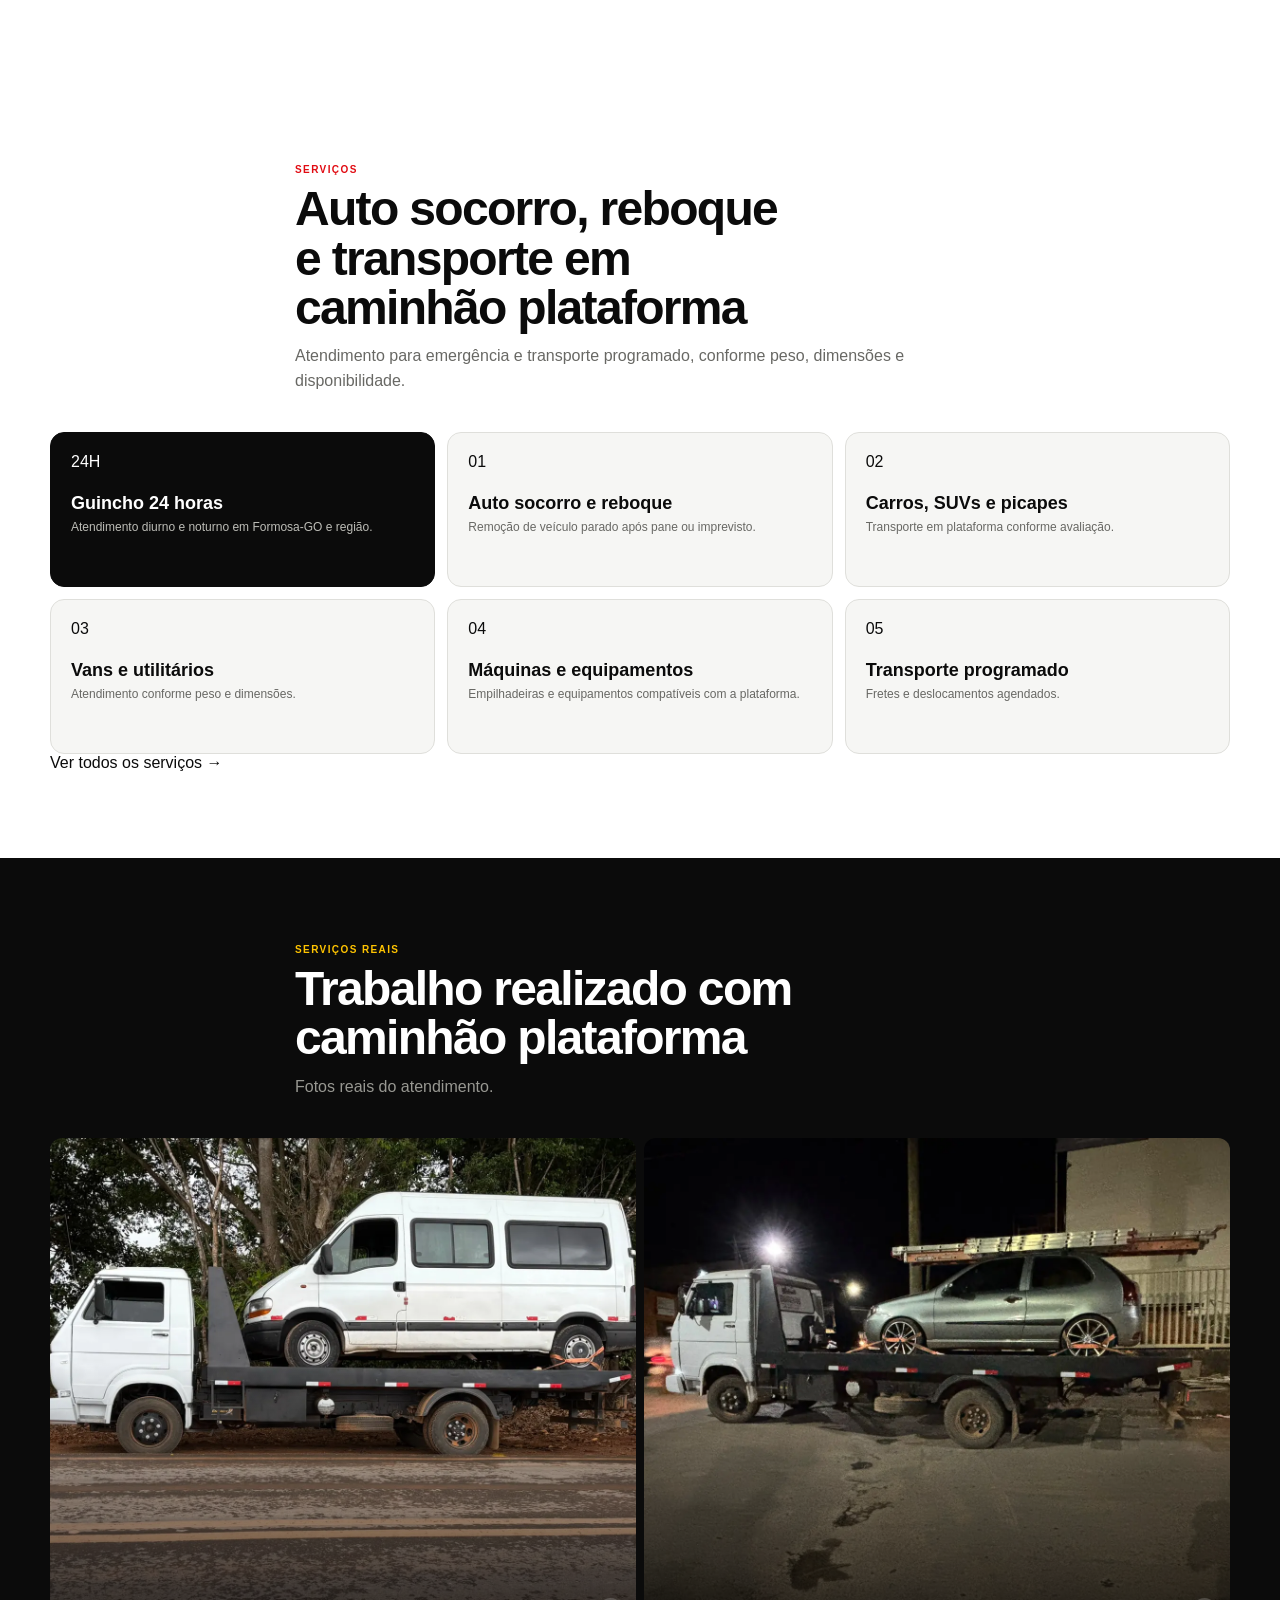
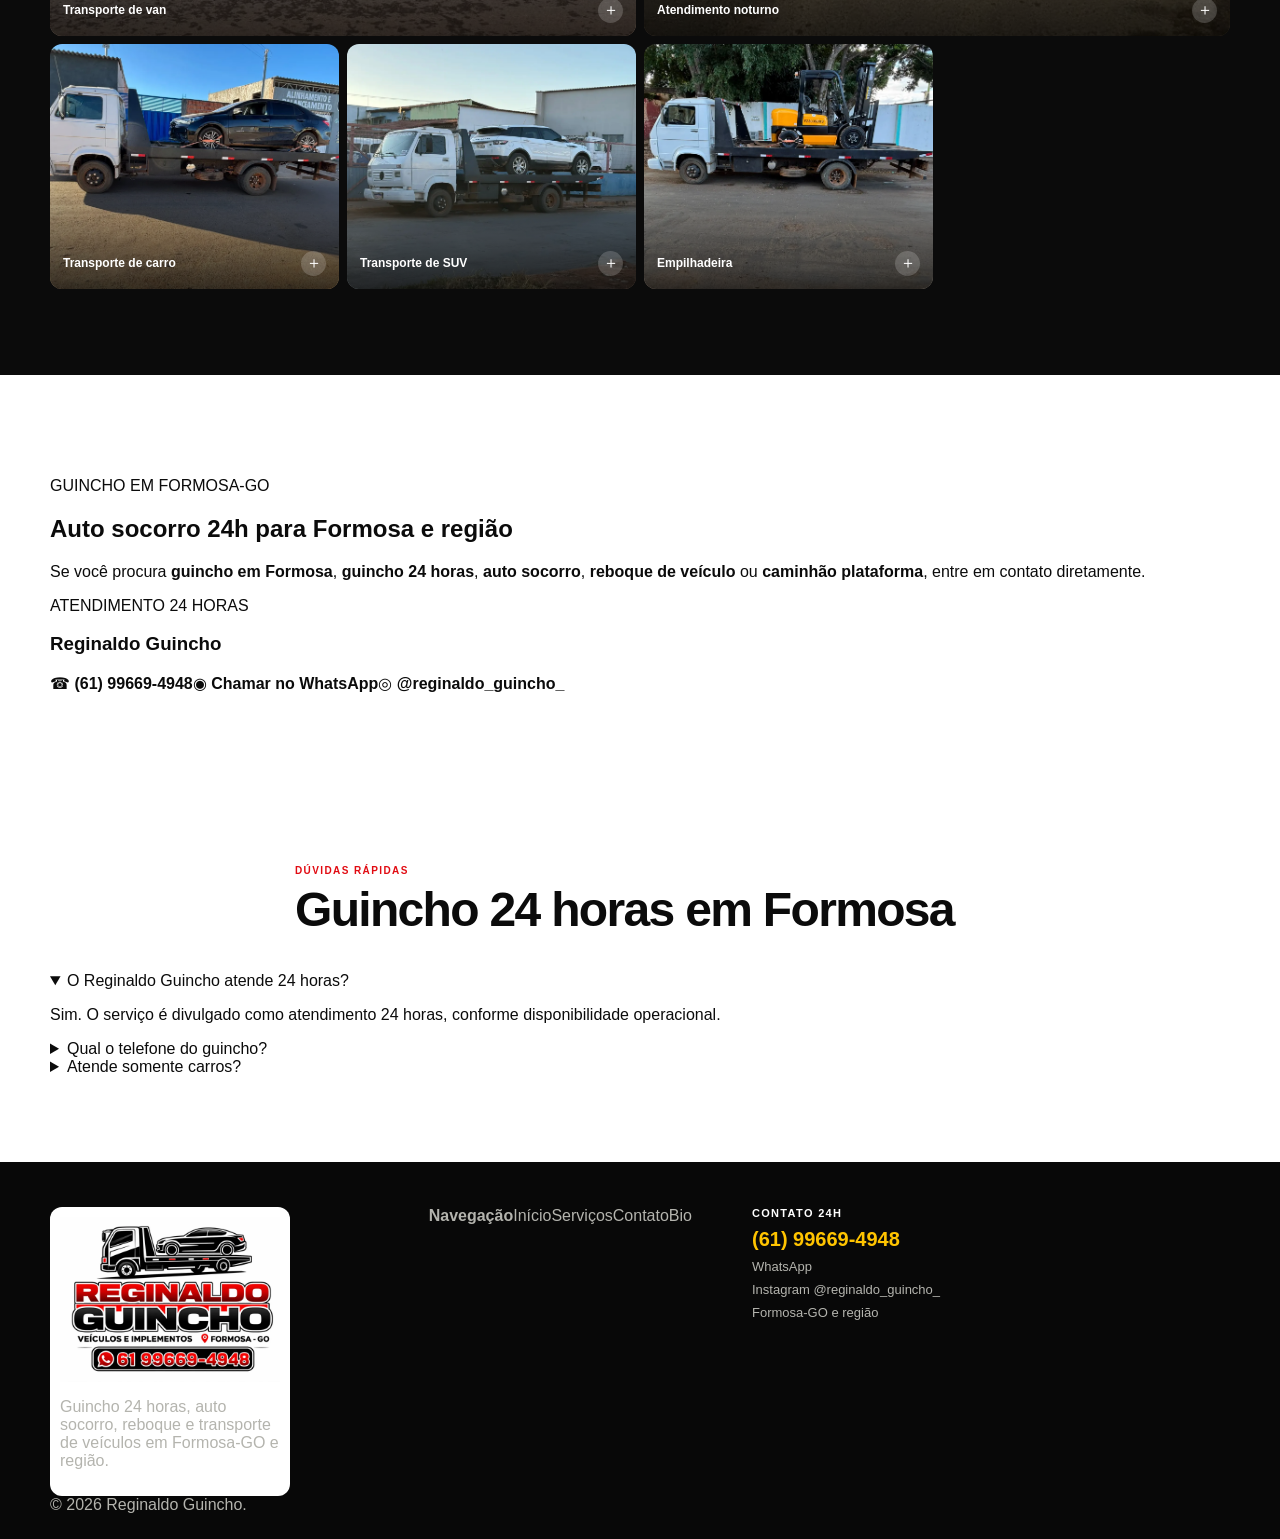
==== commit dd09cf78: "feat: overhaul homepage SEO and UX" ====
--- a/index.html
+++ b/index.html
@@ -2,256 +2,122 @@
 <html lang="pt-BR">
 <head>
   <meta charset="utf-8">
-  <meta name="viewport" content="width=device-width, initial-scale=1, viewport-fit=cover">
-
-  <title>Guincho em Formosa-GO | Reginaldo Guincho</title>
-  <meta name="description" content="Veículo parado em Formosa-GO? Ligue ou chame Reginaldo Guincho no WhatsApp. Transporte de carros, SUVs, vans e equipamentos em Formosa e região.">
-  <meta name="keywords" content="guincho em Formosa, guincho Formosa-GO, reboque em Formosa, socorro veicular Formosa, transporte de veículos, Reginaldo Guincho">
+  <meta name="viewport" content="width=device-width,initial-scale=1,viewport-fit=cover">
+  <title>Guincho 24 Horas em Formosa-GO | Reginaldo Guincho</title>
+  <meta name="description" content="Guincho 24 horas em Formosa-GO e região. Auto socorro, reboque e transporte de veículos. Ligue ou chame no WhatsApp: (61) 99669-4948.">
+  <meta name="keywords" content="guincho 24 horas Formosa GO, guincho Formosa, auto socorro Formosa, reboque Formosa, socorro veicular, caminhão plataforma, transporte de veículos, Reginaldo Guincho">
   <meta name="author" content="Reginaldo Guincho">
-  <meta name="robots" content="index, follow, max-image-preview:large">
-  <meta name="googlebot" content="index, follow, max-image-preview:large">
+  <meta name="robots" content="index,follow,max-image-preview:large,max-snippet:-1,max-video-preview:-1">
   <meta name="theme-color" content="#0b0b0b">
   <meta name="format-detection" content="telephone=yes">
   <meta name="geo.region" content="BR-GO">
   <meta name="geo.placename" content="Formosa">
   <meta name="geo.position" content="-15.54;-47.33">
-  <meta name="ICBM" content="-15.54, -47.33">
-
+  <meta name="ICBM" content="-15.54,-47.33">
+  <link rel="canonical" href="/">
   <meta property="og:type" content="website">
   <meta property="og:locale" content="pt_BR">
   <meta property="og:site_name" content="Reginaldo Guincho">
-  <meta property="og:title" content="Guincho em Formosa-GO | Fale com Reginaldo">
-  <meta property="og:description" content="Seu veículo parou? Ligue ou envie sua localização pelo WhatsApp para consultar o atendimento em Formosa-GO e região.">
-  <meta property="og:image" content="assets/logo-reginaldo-guincho.webp">
-  <meta property="og:image:width" content="1200">
-  <meta property="og:image:height" content="900">
-  <meta property="og:image:alt" content="Logo Reginaldo Guincho — veículos e implementos em Formosa-GO">
+  <meta property="og:title" content="Guincho 24 Horas em Formosa-GO | Reginaldo Guincho">
+  <meta property="og:description" content="Auto socorro, reboque e guincho 24h em Formosa-GO. Contato: (61) 99669-4948.">
+  <meta property="og:image" content="/assets/logo-reginaldo-guincho.webp">
   <meta name="twitter:card" content="summary_large_image">
-  <meta name="twitter:title" content="Guincho em Formosa-GO | Reginaldo Guincho">
-  <meta name="twitter:description" content="Ligue ou chame no WhatsApp para consultar atendimento em Formosa e região.">
-  <meta name="twitter:image" content="assets/logo-reginaldo-guincho.webp">
-
-  <link rel="icon" type="image/png" sizes="32x32" href="assets/favicon-32.png">
-  <link rel="icon" type="image/png" sizes="192x192" href="assets/favicon-192.png">
-  <link rel="apple-touch-icon" sizes="180x180" href="assets/apple-touch-icon.png">
-  <link rel="preload" href="assets/hero-carro.webp" as="image" type="image/webp" fetchpriority="high">
-  <link rel="preload" href="assets/logo-cabecalho.webp" as="image" type="image/webp">
-  <link rel="stylesheet" href="styles.css">
-
-  <!-- GOOGLE TAG MANAGER: cole aqui o código oficial quando tiver o ID real. -->
-  <!-- Não use IDs fictícios de GTM, GA4 ou Google Ads. -->
-  <!-- Google tag (gtag.js) -->
+  <meta name="twitter:title" content="Guincho 24 Horas em Formosa-GO | Reginaldo Guincho">
+  <meta name="twitter:description" content="Guincho, auto socorro e reboque em Formosa-GO. (61) 99669-4948.">
+  <meta name="twitter:image" content="/assets/logo-reginaldo-guincho.webp">
+  <link rel="icon" type="image/png" sizes="32x32" href="/assets/favicon-32.png">
+  <link rel="icon" type="image/png" sizes="192x192" href="/assets/favicon-192.png">
+  <link rel="apple-touch-icon" sizes="180x180" href="/assets/apple-touch-icon.png">
+  <link rel="manifest" href="/site.webmanifest">
+  <link rel="preload" href="/assets/hero-carro.webp" as="image" type="image/webp" fetchpriority="high">
+  <link rel="stylesheet" href="/styles.css">
   <script async src="https://www.googletagmanager.com/gtag/js?id=AW-18313851023"></script>
-  <script>
-    window.dataLayer = window.dataLayer || [];
-    function gtag(){dataLayer.push(arguments);}
-    gtag('js', new Date());
-
-    gtag('config', 'AW-18313851023');
-  </script>
-
-  <script type="application/ld+json">
-  {
-    "@context": "https://schema.org",
-    "@type": "AutomotiveBusiness",
-    "name": "Reginaldo Guincho",
-    "alternateName": "Alto Socorro Reginaldo Guincho",
-    "description": "Guincho e transporte de carros, SUVs, vans e equipamentos em Formosa-GO e região.",
-    "telephone": "+55 61 99669-4948",
-    "image": "assets/logo-reginaldo-guincho.webp",
-    "logo": "assets/logo-reginaldo-guincho.webp",
-    "paymentAccepted": "PIX, dinheiro, cartão",
-    "currenciesAccepted": "BRL",
-    "areaServed": {
-      "@type": "City",
-      "name": "Formosa",
-      "containedInPlace": { "@type": "State", "name": "Goiás" }
-    },
-    "contactPoint": {
-      "@type": "ContactPoint",
-      "telephone": "+55 61 99669-4948",
-      "contactType": "customer service",
-      "areaServed": "Formosa-GO e região",
-      "availableLanguage": "Portuguese"
-    }
-  }
-  </script>
-
+  <script>window.dataLayer=window.dataLayer||[];function gtag(){dataLayer.push(arguments)}gtag('js',new Date());gtag('config','AW-18313851023');</script>
+  <script type="application/ld+json">{
+    "@context":"https://schema.org",
+    "@type":["AutomotiveBusiness","LocalBusiness"],
+    "name":"Reginaldo Guincho",
+    "alternateName":"Auto Socorro Reginaldo Guincho",
+    "description":"Guincho 24 horas, auto socorro, reboque e transporte de veículos em Formosa-GO e região.",
+    "telephone":"+55 61 99669-4948",
+    "image":"/assets/logo-reginaldo-guincho.webp",
+    "logo":"/assets/logo-reginaldo-guincho.webp",
+    "sameAs":["https://www.instagram.com/reginaldo_guincho_"],
+    "paymentAccepted":"PIX, dinheiro, cartão",
+    "currenciesAccepted":"BRL",
+    "areaServed":{"@type":"City","name":"Formosa","containedInPlace":{"@type":"State","name":"Goiás"}},
+    "openingHoursSpecification":{"@type":"OpeningHoursSpecification","dayOfWeek":["Monday","Tuesday","Wednesday","Thursday","Friday","Saturday","Sunday"],"opens":"00:00","closes":"23:59"},
+    "contactPoint":{"@type":"ContactPoint","telephone":"+55 61 99669-4948","contactType":"customer service","areaServed":"Formosa-GO e região","availableLanguage":"Portuguese"},
+    "hasOfferCatalog":{"@type":"OfferCatalog","name":"Serviços de guincho e auto socorro","itemListElement":[
+      {"@type":"Offer","itemOffered":{"@type":"Service","name":"Guincho 24 horas"}},
+      {"@type":"Offer","itemOffered":{"@type":"Service","name":"Auto socorro e reboque"}},
+      {"@type":"Offer","itemOffered":{"@type":"Service","name":"Transporte de carros, SUVs, vans e utilitários"}},
+      {"@type":"Offer","itemOffered":{"@type":"Service","name":"Transporte de máquinas e equipamentos"}}
+    ]}
+  }</script>
+  <script type="application/ld+json">{
+    "@context":"https://schema.org","@type":"FAQPage","mainEntity":[
+      {"@type":"Question","name":"O Reginaldo Guincho atende 24 horas?","acceptedAnswer":{"@type":"Answer","text":"Sim. O atendimento de guincho e auto socorro é divulgado como 24 horas, conforme disponibilidade operacional."}},
+      {"@type":"Question","name":"Qual o telefone do guincho em Formosa-GO?","acceptedAnswer":{"@type":"Answer","text":"Ligue ou chame no WhatsApp pelo número (61) 99669-4948."}},
+      {"@type":"Question","name":"Quais veículos podem ser transportados?","acceptedAnswer":{"@type":"Answer","text":"Carros, SUVs, picapes, vans, utilitários e equipamentos compatíveis com a plataforma, mediante avaliação."}}
+    ]
+  }</script>
 </head>
-
 <body>
   <a class="skip-link" href="#conteudo">Pular para o conteúdo</a>
-
-  <header class="site-header" id="topo">
+  <header class="site-header">
     <div class="header-inner">
-      <a class="brand" href="#inicio" aria-label="Reginaldo Guincho — início">
-        <img src="assets/logo-cabecalho.webp" alt="Reginaldo Guincho" width="620" height="170">
-      </a>
-      <a class="header-call track-call track-cta" href="tel:+5561996694948" data-location="header" aria-label="Ligar agora para Reginaldo Guincho">
-        <span class="header-call-icon" aria-hidden="true">☎</span>
-        <span><small>TOQUE PARA</small><strong>LIGAR</strong></span>
-      </a>
+      <a class="brand" href="/" aria-label="Reginaldo Guincho - início"><img src="/assets/logo-cabecalho.webp" alt="Reginaldo Guincho" width="620" height="170"></a>
+      <nav class="desktop-nav" aria-label="Navegação principal"><a href="/" aria-current="page">Início</a><a href="/servicos/">Serviços</a><a href="/contato/">Contato</a><a href="/bio/">Bio</a></nav>
+      <div class="header-actions"><span class="open-24h"><i></i>24 HORAS</span><a class="header-call track-call track-cta" data-location="header" href="tel:+5561996694948">☎ <strong>Ligar</strong></a></div>
     </div>
   </header>
 
   <main id="conteudo">
-    <section class="hero" id="inicio">
-      <div class="hero-media">
-        <img src="assets/hero-carro.webp" alt="Caminhão plataforma do Reginaldo Guincho transportando um veículo em Formosa" width="1600" height="1200" fetchpriority="high">
-        <span class="photo-label">FOTO REAL DO CAMINHÃO</span>
-      </div>
-
-      <div class="hero-panel">
-        <div class="page-width hero-content">
-          <p class="emergency-badge"><span aria-hidden="true"></span> Guincho em Formosa-GO e região</p>
-          <h1>Seu veículo parou?<br><em>Fale com o Reginaldo.</em></h1>
-          <p class="hero-copy">Ligue agora ou envie sua localização pelo WhatsApp para consultar a disponibilidade do guincho.</p>
-
-          <div class="hero-actions" aria-label="Contato imediato">
-            <a class="action-button action-call track-call track-cta" href="tel:+5561996694948" data-location="hero_call" aria-label="Ligar agora para (61) 99669-4948">
-              <span class="action-icon" aria-hidden="true">☎</span>
-              <span><small>LIGAÇÃO DIRETA</small><strong>(61) 99669-4948</strong></span>
-            </a>
-            <a class="action-button action-whatsapp track-whatsapp track-cta" href="https://wa.me/5561996694948?text=Ol%C3%A1%2C%20preciso%20de%20um%20guincho%20em%20Formosa.%20Meu%20ve%C3%ADculo%20%C3%A9%3A%20____%20e%20estou%20em%3A%20____" target="_blank" rel="noopener noreferrer" data-location="hero_whatsapp" aria-label="Enviar localização pelo WhatsApp">
-              <span class="action-icon whatsapp-icon" aria-hidden="true">◉</span>
-              <span><small>ENVIE SUA LOCALIZAÇÃO</small><strong>Chamar no WhatsApp</strong></span>
-            </a>
-          </div>
-
-          <ul class="hero-trust" aria-label="Informações do atendimento">
-            <li><span>✓</span> Contato direto</li>
-            <li><span>✓</span> Formosa e região</li>
-            <li><span>✓</span> PIX, dinheiro e cartão</li>
-          </ul>
-          <p class="availability-note">Atendimento conforme disponibilidade. Informe o veículo e o local para agilizar.</p>
+    <section class="hero">
+      <div class="hero-media"><img src="/assets/hero-carro.webp" alt="Caminhão plataforma do Reginaldo Guincho transportando veículo em Formosa-GO" width="1600" height="1200" fetchpriority="high"><span class="photo-label">FOTO REAL DO CAMINHÃO</span></div>
+      <div class="hero-panel"><div class="page-width hero-content">
+        <p class="eyebrow"><span class="pulse-dot"></span>AUTO SOCORRO • FORMOSA-GO</p>
+        <h1>Guincho <mark>24 horas</mark> em Formosa-GO</h1>
+        <p class="hero-copy">Seu veículo parou, sofreu pane ou precisa ser transportado? Fale direto com o Reginaldo para solicitar <strong>guincho, reboque e auto socorro</strong> em Formosa e região.</p>
+        <div class="hero-actions">
+          <a class="action-button action-call track-call track-cta" data-location="hero_call" href="tel:+5561996694948"><span class="action-icon">☎</span><span><small>LIGAÇÃO 24H</small><strong>(61) 99669-4948</strong></span></a>
+          <a class="action-button action-whatsapp track-whatsapp track-cta" data-location="hero_whatsapp" href="https://wa.me/5561996694948?text=Ol%C3%A1%2C%20Reginaldo!%20Preciso%20de%20guincho%2024%20horas.%20Meu%20ve%C3%ADculo%20%C3%A9%3A%20____%20e%20estou%20em%3A%20____" target="_blank" rel="noopener noreferrer"><span class="action-icon">◉</span><span><small>ENVIE SUA LOCALIZAÇÃO</small><strong>Chamar no WhatsApp</strong></span></a>
         </div>
-      </div>
+        <ul class="hero-trust"><li>✓ Atendimento 24h</li><li>✓ Formosa e região</li><li>✓ Contato direto</li><li>✓ PIX, dinheiro e cartão</li></ul>
+      </div></div>
     </section>
 
-    <section class="roadside-guide" aria-labelledby="guia-titulo">
-      <div class="page-width">
-        <div class="guide-heading">
-          <span class="guide-alert" aria-hidden="true">!</span>
-          <div>
-            <p>PAROU NA ESTRADA?</p>
-            <h2 id="guia-titulo">Envie estas 3 informações</h2>
-          </div>
-        </div>
-        <ol class="guide-steps">
-          <li><span>1</span><div><strong>Sua localização</strong><small>Compartilhe o ponto pelo WhatsApp.</small></div></li>
-          <li><span>2</span><div><strong>Seu veículo</strong><small>Informe modelo e situação.</small></div></li>
-          <li><span>3</span><div><strong>Seu destino</strong><small>Diga para onde precisa levar.</small></div></li>
-        </ol>
-        <a class="guide-cta track-whatsapp track-cta" href="https://wa.me/5561996694948?text=Ol%C3%A1%2C%20preciso%20de%20um%20guincho%20em%20Formosa.%20Meu%20ve%C3%ADculo%20%C3%A9%3A%20____%20e%20estou%20em%3A%20____" target="_blank" rel="noopener noreferrer" data-location="roadside_guide">Enviar dados pelo WhatsApp <span aria-hidden="true">→</span></a>
-      </div>
+    <section class="emergency-strip"><div class="page-width emergency-grid">
+      <div><span class="status-live"></span><p><small>ATENDIMENTO</small><strong>24 HORAS</strong></p></div>
+      <div><span>⌖</span><p><small>REGIÃO</small><strong>FORMOSA-GO</strong></p></div>
+      <div><span>▰</span><p><small>SERVIÇO</small><strong>AUTO SOCORRO</strong></p></div>
+      <div><span>☎</span><p><small>CONTATO</small><strong>(61) 99669-4948</strong></p></div>
+    </div></section>
+
+    <section class="content-section quick-help"><div class="page-width split-heading"><div><p class="kicker">PRECISA DE GUINCHO AGORA?</p><h2>Envie 3 informações e agilize o atendimento</h2></div><p>Informe onde você está, qual é o veículo e para onde precisa levar.</p></div>
+      <div class="page-width steps-grid"><article><span>01</span><div><h3>Sua localização</h3><p>Compartilhe o ponto ou endereço pelo WhatsApp.</p></div></article><article><span>02</span><div><h3>Veículo e situação</h3><p>Informe modelo e condição atual do veículo.</p></div></article><article><span>03</span><div><h3>Destino</h3><p>Oficina, residência, empresa ou outro local.</p></div></article></div>
+      <div class="page-width"><a class="wide-cta track-whatsapp track-cta" data-location="quick_help" href="https://wa.me/5561996694948?text=Ol%C3%A1%2C%20Reginaldo!%20Preciso%20de%20guincho%2024%20horas.%20Meu%20ve%C3%ADculo%20%C3%A9%3A%20____%20e%20estou%20em%3A%20____" target="_blank" rel="noopener noreferrer">Enviar dados pelo WhatsApp <b>→</b></a></div>
     </section>
 
-    <section class="proof-strip" aria-label="Destaques do serviço">
-      <div class="page-width proof-grid">
-        <article><span aria-hidden="true">●</span><div><strong>Contato direto</strong><small>Fale com o responsável</small></div></article>
-        <article><span aria-hidden="true">▰</span><div><strong>Caminhão plataforma</strong><small>Fotos reais do serviço</small></div></article>
-        <article><span aria-hidden="true">◆</span><div><strong>Pagamento flexível</strong><small>PIX, dinheiro e cartão</small></div></article>
-        <article><span aria-hidden="true">⌖</span><div><strong>Formosa-GO</strong><small>E localidades próximas</small></div></article>
-      </div>
+    <section class="content-section services-preview"><div class="page-width section-heading"><p class="kicker">SERVIÇOS</p><h2>Auto socorro, reboque e transporte em caminhão plataforma</h2><p>Atendimento para emergência e transporte programado, conforme peso, dimensões e disponibilidade.</p></div>
+      <div class="page-width services-grid"><article class="service-card featured"><span>24H</span><h3>Guincho 24 horas</h3><p>Atendimento diurno e noturno em Formosa-GO e região.</p></article><article class="service-card"><span>01</span><h3>Auto socorro e reboque</h3><p>Remoção de veículo parado após pane ou imprevisto.</p></article><article class="service-card"><span>02</span><h3>Carros, SUVs e picapes</h3><p>Transporte em plataforma conforme avaliação.</p></article><article class="service-card"><span>03</span><h3>Vans e utilitários</h3><p>Atendimento conforme peso e dimensões.</p></article><article class="service-card"><span>04</span><h3>Máquinas e equipamentos</h3><p>Empilhadeiras e equipamentos compatíveis com a plataforma.</p></article><article class="service-card"><span>05</span><h3>Transporte programado</h3><p>Fretes e deslocamentos agendados.</p></article></div>
+      <div class="page-width center-action"><a class="outline-cta" href="/servicos/">Ver todos os serviços →</a></div>
     </section>
 
-    <section class="content-section services-section" id="servicos">
-      <div class="page-width">
-        <header class="section-heading">
-          <p class="kicker">SERVIÇOS</p>
-          <h2>Guincho para diferentes necessidades</h2>
-          <p>Transporte e remoção conforme peso, dimensões e disponibilidade.</p>
-        </header>
-        <div class="services-grid">
-          <article class="service-card featured"><span class="service-number">01</span><div><h3>Carros de passeio</h3><p>Remoção e transporte de veículos em Formosa e região.</p></div></article>
-          <article class="service-card"><span class="service-number">02</span><div><h3>SUVs e veículos maiores</h3><p>Transporte em caminhão plataforma, conforme avaliação.</p></div></article>
-          <article class="service-card"><span class="service-number">03</span><div><h3>Vans e utilitários</h3><p>Atendimento conforme peso e dimensões do veículo.</p></div></article>
-          <article class="service-card"><span class="service-number">04</span><div><h3>Máquinas e equipamentos</h3><p>Como empilhadeiras, mediante consulta de disponibilidade.</p></div></article>
-          <article class="service-card"><span class="service-number">05</span><div><h3>Fretes de veículos</h3><p>Transporte programado em Formosa-GO e cidades da região.</p></div></article>
-        </div>
-        <a class="section-cta track-whatsapp track-cta" data-location="services" href="https://wa.me/5561996694948?text=Ol%C3%A1%2C%20preciso%20de%20um%20guincho%20em%20Formosa.%20Meu%20ve%C3%ADculo%20%C3%A9%3A%20____%20e%20estou%20em%3A%20____" target="_blank" rel="noopener noreferrer">Consultar atendimento <span>→</span></a>
-      </div>
+    <section class="content-section gallery-section"><div class="page-width section-heading light-heading"><p class="kicker">SERVIÇOS REAIS</p><h2>Trabalho realizado com caminhão plataforma</h2><p>Fotos reais do atendimento.</p></div>
+      <div class="page-width gallery-grid"><button class="gallery-item gallery-main" type="button" data-full="/assets/van.webp" data-label="Transporte de van"><img src="/assets/van.webp" alt="Reginaldo Guincho transportando van" width="1400" height="1050" loading="lazy"><span>Transporte de van<b>＋</b></span></button><button class="gallery-item" type="button" data-full="/assets/noturno.webp" data-label="Atendimento noturno"><img src="/assets/noturno.webp" alt="Guincho 24 horas em atendimento noturno" width="1400" height="1050" loading="lazy"><span>Atendimento noturno<b>＋</b></span></button><button class="gallery-item" type="button" data-full="/assets/corolla.webp" data-label="Transporte de carro"><img src="/assets/corolla.webp" alt="Transporte de carro em caminhão plataforma" width="1400" height="1050" loading="lazy"><span>Transporte de carro<b>＋</b></span></button><button class="gallery-item" type="button" data-full="/assets/suv.webp" data-label="Transporte de SUV"><img src="/assets/suv.webp" alt="Transporte de SUV em Formosa-GO" width="1400" height="1050" loading="lazy"><span>Transporte de SUV<b>＋</b></span></button><button class="gallery-item" type="button" data-full="/assets/empilhadeira.webp" data-label="Transporte de empilhadeira"><img src="/assets/empilhadeira.webp" alt="Transporte de empilhadeira" width="1400" height="1050" loading="lazy"><span>Empilhadeira<b>＋</b></span></button></div>
     </section>
 
-    <section class="content-section gallery-section" id="galeria">
-      <div class="page-width">
-        <header class="section-heading light-heading">
-          <p class="kicker">SERVIÇOS REAIS</p>
-          <h2>Esse é o caminhão que atende você</h2>
-          <p>Toque em uma foto para ampliar.</p>
-        </header>
-        <div class="gallery-grid">
-          <button class="gallery-item gallery-main" type="button" data-full="assets/van.webp" data-label="Transporte de van"><img src="assets/van.webp" alt="Caminhão do Reginaldo Guincho transportando uma van branca" width="1400" height="1050" loading="lazy"><span>Transporte de van<b>＋</b></span></button>
-          <button class="gallery-item" type="button" data-full="assets/noturno.webp" data-label="Atendimento noturno"><img src="assets/noturno.webp" alt="Atendimento noturno transportando um carro" width="1400" height="1050" loading="lazy"><span>Atendimento noturno<b>＋</b></span></button>
-          <button class="gallery-item" type="button" data-full="assets/corolla.webp" data-label="Transporte de sedã"><img src="assets/corolla.webp" alt="Caminhão plataforma transportando um sedã" width="1400" height="1050" loading="lazy"><span>Transporte de sedã<b>＋</b></span></button>
-          <button class="gallery-item" type="button" data-full="assets/suv.webp" data-label="Transporte de SUV"><img src="assets/suv.webp" alt="Reginaldo Guincho transportando uma SUV" width="1400" height="1050" loading="lazy"><span>Transporte de SUV<b>＋</b></span></button>
-          <button class="gallery-item" type="button" data-full="assets/empilhadeira.webp" data-label="Transporte de empilhadeira"><img src="assets/empilhadeira.webp" alt="Caminhão plataforma transportando uma empilhadeira" width="1400" height="1050" loading="lazy"><span>Empilhadeira<b>＋</b></span></button>
-        </div>
-      </div>
-    </section>
+    <section class="content-section local-section"><div class="page-width local-layout"><div><p class="kicker">GUINCHO EM FORMOSA-GO</p><h2>Auto socorro 24h para Formosa e região</h2><p>Se você procura <strong>guincho em Formosa</strong>, <strong>guincho 24 horas</strong>, <strong>auto socorro</strong>, <strong>reboque de veículo</strong> ou <strong>caminhão plataforma</strong>, entre em contato diretamente.</p></div><aside class="contact-card"><span class="contact-card-label">ATENDIMENTO 24 HORAS</span><h3>Reginaldo Guincho</h3><a class="contact-line track-call" data-location="local_call" href="tel:+5561996694948">☎ <strong>(61) 99669-4948</strong></a><a class="contact-line whatsapp track-whatsapp" data-location="local_whatsapp" href="https://wa.me/5561996694948" target="_blank" rel="noopener noreferrer">◉ <strong>Chamar no WhatsApp</strong></a><a class="contact-line instagram track-instagram" data-location="local_instagram" href="https://www.instagram.com/reginaldo_guincho_?utm_source=qr" target="_blank" rel="noopener noreferrer">◎ <strong>@reginaldo_guincho_</strong></a></aside></div></section>
 
-    <section class="content-section payment-section" id="pagamento">
-      <div class="page-width">
-        <header class="section-heading">
-          <p class="kicker">PAGAMENTO</p>
-          <h2>Escolha como pagar</h2>
-          <p>Consulte o valor do serviço antes da confirmação.</p>
-        </header>
-        <div class="payment-grid">
-          <article><span aria-hidden="true">◆</span><strong>PIX</strong><small>Pagamento instantâneo</small></article>
-          <article><span aria-hidden="true">R$</span><strong>Dinheiro</strong><small>Pagamento em espécie</small></article>
-          <article><span aria-hidden="true">▣</span><strong>Cartão</strong><small>Consulte no atendimento</small></article>
-        </div>
-      </div>
-    </section>
-
-    <section class="area-section" id="area">
-      <div class="page-width area-layout">
-        <div>
-          <p class="kicker">ÁREA DE ATENDIMENTO</p>
-          <h2>Formosa-GO e região</h2>
-          <p>Transporte e remoção de veículos em Formosa-GO e localidades próximas, conforme disponibilidade.</p>
-          <div class="area-notice"><span aria-hidden="true">⌖</span><p><strong>Está fora de Formosa?</strong> Consulte a possibilidade pelo WhatsApp.</p></div>
-        </div>
-        <div class="area-visual" aria-label="Atendimento em Formosa-GO e região"><span>GOIÁS</span><strong>FORMOSA</strong><small>E REGIÃO</small></div>
-      </div>
-    </section>
-
-    <section class="final-cta">
-      <div class="page-width">
-        <img class="final-logo" src="assets/logo-cabecalho.webp" alt="Reginaldo Guincho" width="620" height="170" loading="lazy">
-        <p class="kicker">PRECISA AGORA?</p>
-        <h2>Não perca tempo.<br>Entre em contato.</h2>
-        <p>Informe o veículo e envie sua localização para consultar o atendimento.</p>
-        <div class="final-actions">
-          <a class="action-button action-call track-call track-cta" href="tel:+5561996694948" data-location="final_call"><span class="action-icon" aria-hidden="true">☎</span><span><small>LIGAR AGORA</small><strong>(61) 99669-4948</strong></span></a>
-          <a class="action-button action-whatsapp track-whatsapp track-cta" href="https://wa.me/5561996694948?text=Ol%C3%A1%2C%20preciso%20de%20um%20guincho%20em%20Formosa.%20Meu%20ve%C3%ADculo%20%C3%A9%3A%20____%20e%20estou%20em%3A%20____" target="_blank" rel="noopener noreferrer" data-location="final_whatsapp"><span class="action-icon" aria-hidden="true">◉</span><span><small>WHATSAPP</small><strong>Enviar localização</strong></span></a>
-        </div>
-        <small class="availability-note">Atendimento em Formosa-GO e região, conforme disponibilidade.</small>
-      </div>
-    </section>
+    <section class="content-section faq-section"><div class="page-width section-heading"><p class="kicker">DÚVIDAS RÁPIDAS</p><h2>Guincho 24 horas em Formosa</h2></div><div class="page-width faq-list"><details open><summary>O Reginaldo Guincho atende 24 horas?</summary><p>Sim. O serviço é divulgado como atendimento 24 horas, conforme disponibilidade operacional.</p></details><details><summary>Qual o telefone do guincho?</summary><p><a href="tel:+5561996694948">(61) 99669-4948</a>.</p></details><details><summary>Atende somente carros?</summary><p>Não. Também atende SUVs, picapes, vans, utilitários e equipamentos compatíveis com a plataforma.</p></details></div></section>
   </main>
 
-  <footer class="footer">
-    <div class="page-width footer-grid">
-      <div class="footer-brand"><img src="assets/logo-reginaldo-guincho.webp" alt="Reginaldo Guincho — veículos e implementos em Formosa-GO" width="1200" height="900" loading="lazy"></div>
-      <div class="footer-contact"><strong>Contato</strong><a class="track-call" data-location="footer" href="tel:+5561996694948">(61) 99669-4948</a><a class="track-whatsapp" data-location="footer" href="https://wa.me/5561996694948?text=Ol%C3%A1%2C%20preciso%20de%20um%20guincho%20em%20Formosa.%20Meu%20ve%C3%ADculo%20%C3%A9%3A%20____%20e%20estou%20em%3A%20____" target="_blank" rel="noopener noreferrer">WhatsApp</a><span>Formosa-GO e região</span></div>
-      <div id="privacidade"><strong>Privacidade</strong><p>Este site não solicita nem armazena dados pessoais. Ao tocar nos botões, você inicia o contato pelo telefone ou WhatsApp.</p></div>
-    </div>
-    <div class="page-width copyright"><span>© <span id="current-year">2026</span> Reginaldo Guincho.</span><a href="#privacidade">Política de privacidade</a></div>
-  </footer>
+  <footer class="footer"><div class="page-width footer-grid"><div class="footer-brand"><img src="/assets/logo-reginaldo-guincho.webp" alt="Reginaldo Guincho" width="1200" height="900" loading="lazy"><p>Guincho 24 horas, auto socorro, reboque e transporte de veículos em Formosa-GO e região.</p></div><nav class="footer-links" aria-label="Links do site"><strong>Navegação</strong><a href="/">Início</a><a href="/servicos/">Serviços</a><a href="/contato/">Contato</a><a href="/bio/">Bio</a></nav><div class="footer-contact"><strong>Contato 24h</strong><a class="track-call" href="tel:+5561996694948">(61) 99669-4948</a><a class="track-whatsapp" href="https://wa.me/5561996694948" target="_blank" rel="noopener noreferrer">WhatsApp</a><a class="track-instagram" href="https://www.instagram.com/reginaldo_guincho_?utm_source=qr" target="_blank" rel="noopener noreferrer">Instagram @reginaldo_guincho_</a><span>Formosa-GO e região</span></div></div><div class="page-width footer-bottom">© <span id="current-year">2026</span> Reginaldo Guincho.</div></footer>
 
-  <div class="lightbox" id="lightbox" role="dialog" aria-modal="true" aria-labelledby="lightbox-caption" hidden>
-    <button type="button" class="lightbox-close" id="lightbox-close" aria-label="Fechar imagem ampliada">×</button>
-    <figure><img id="lightbox-image" src="assets/hero-carro.webp" alt="" width="1400" height="1050"><figcaption id="lightbox-caption"></figcaption></figure>
-  </div>
-
-  <nav class="mobile-contact-bar" aria-label="Contato rápido">
-    <a class="mobile-call track-call track-cta" data-location="mobile_bar_call" href="tel:+5561996694948"><span aria-hidden="true">☎</span><strong>LIGAR</strong></a>
-    <a class="mobile-whatsapp track-whatsapp track-cta" data-location="mobile_bar_whatsapp" href="https://wa.me/5561996694948?text=Ol%C3%A1%2C%20preciso%20de%20um%20guincho%20em%20Formosa.%20Meu%20ve%C3%ADculo%20%C3%A9%3A%20____%20e%20estou%20em%3A%20____" target="_blank" rel="noopener noreferrer"><span aria-hidden="true">◉</span><strong>WHATSAPP</strong></a>
-  </nav>
-
-  <!-- GOOGLE TAG MANAGER (noscript): cole aqui quando tiver o ID real. -->
-  <script src="script.js" defer></script>
+  <div class="lightbox" id="lightbox" role="dialog" aria-modal="true" hidden><button class="lightbox-close" id="lightbox-close" type="button" aria-label="Fechar">×</button><figure><img id="lightbox-image" src="/assets/hero-carro.webp" alt=""><figcaption id="lightbox-caption"></figcaption></figure></div>
+  <nav class="mobile-contact-bar" aria-label="Contato rápido"><a class="mobile-call track-call track-cta" data-location="mobile_call" href="tel:+5561996694948">☎ <strong>LIGAR</strong></a><a class="mobile-whatsapp track-whatsapp track-cta" data-location="mobile_whatsapp" href="https://wa.me/5561996694948" target="_blank" rel="noopener noreferrer">◉ <strong>WHATSAPP</strong></a></nav>
+  <script src="/script.js" defer></script>
 </body>
-</html>
+</html>
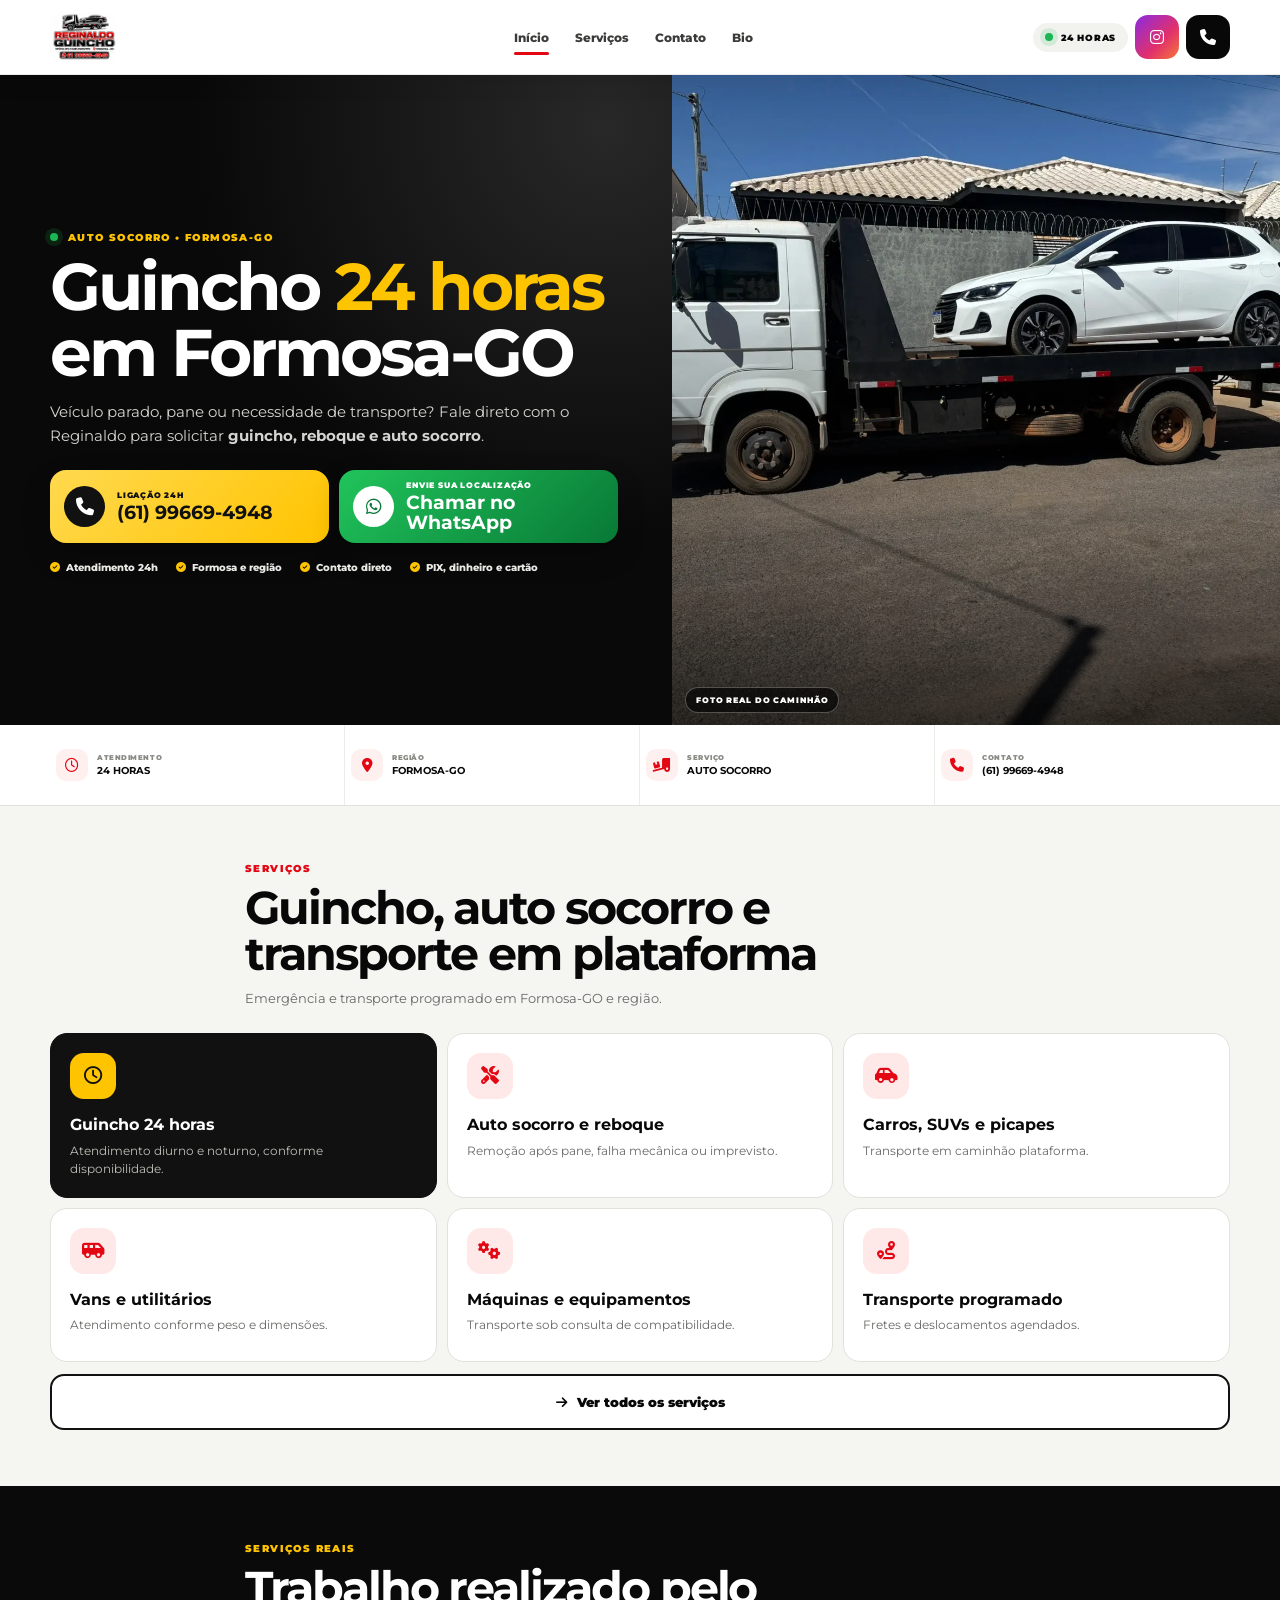
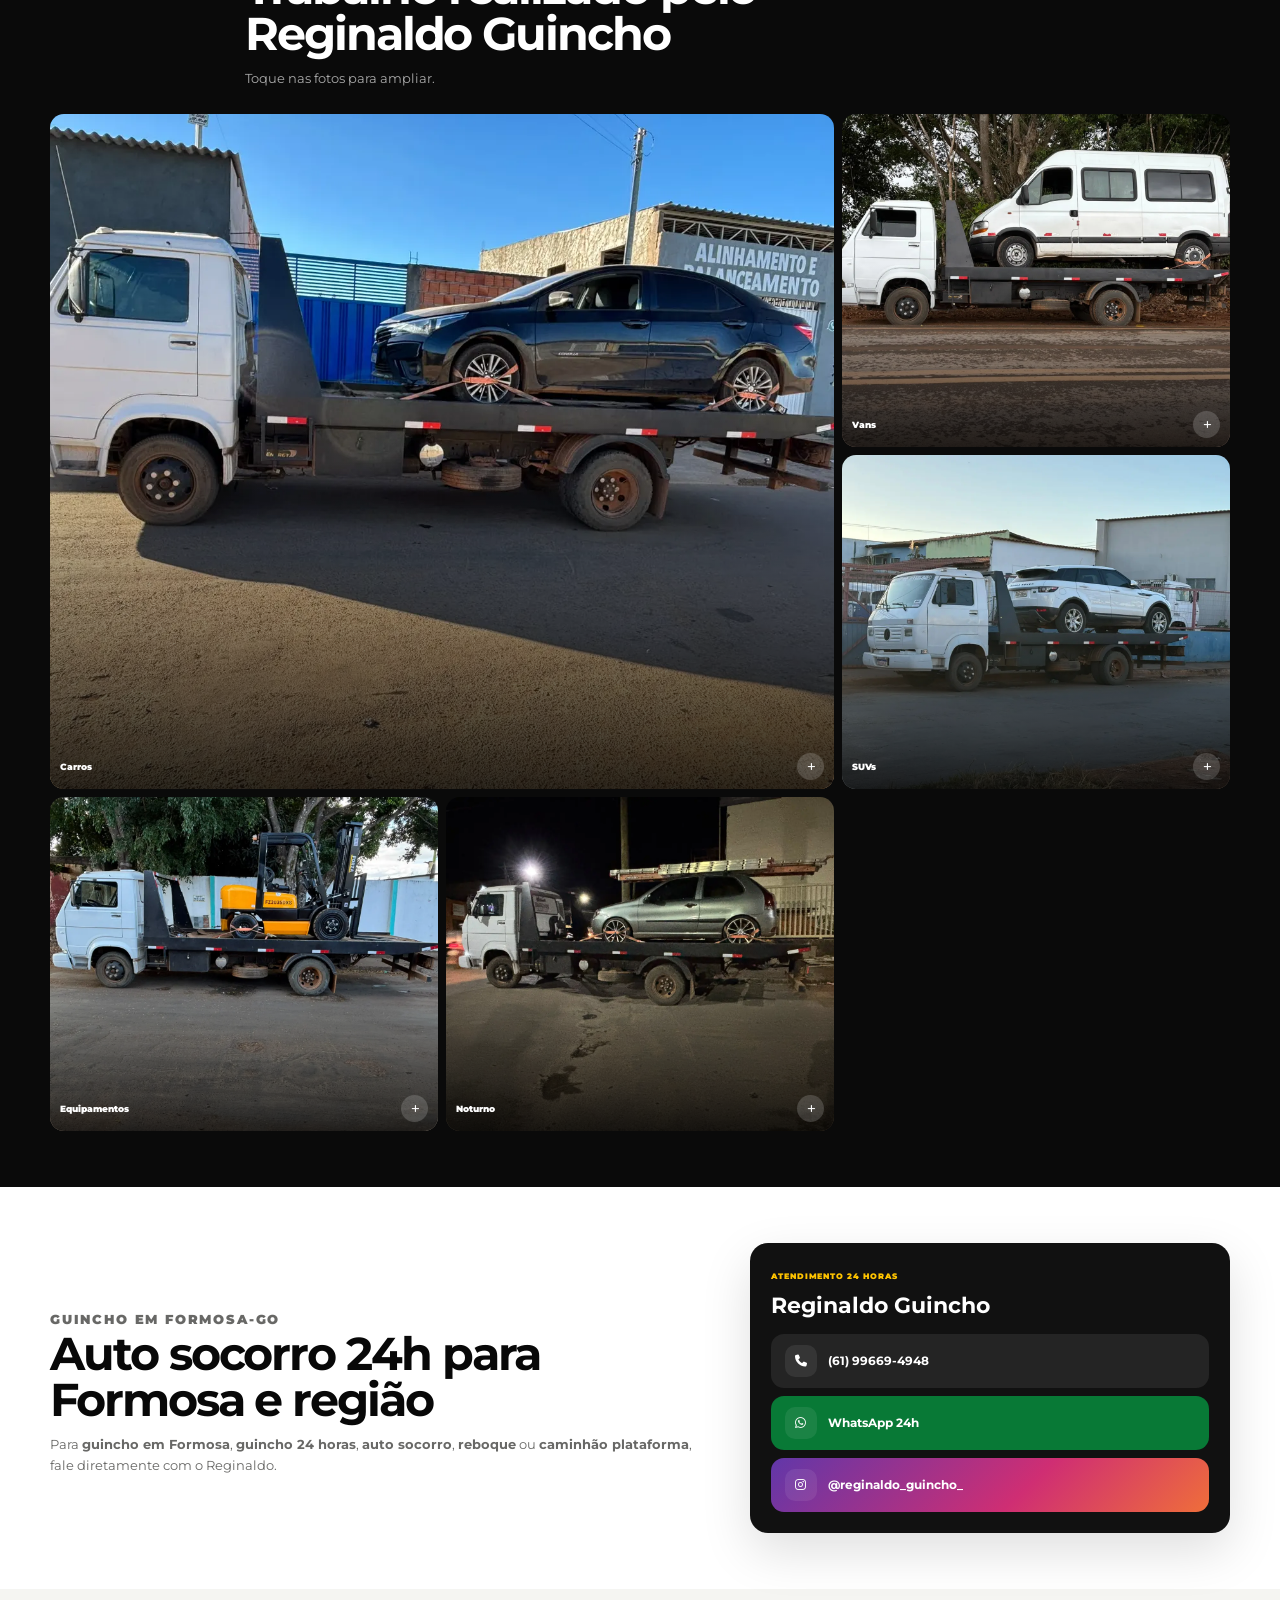
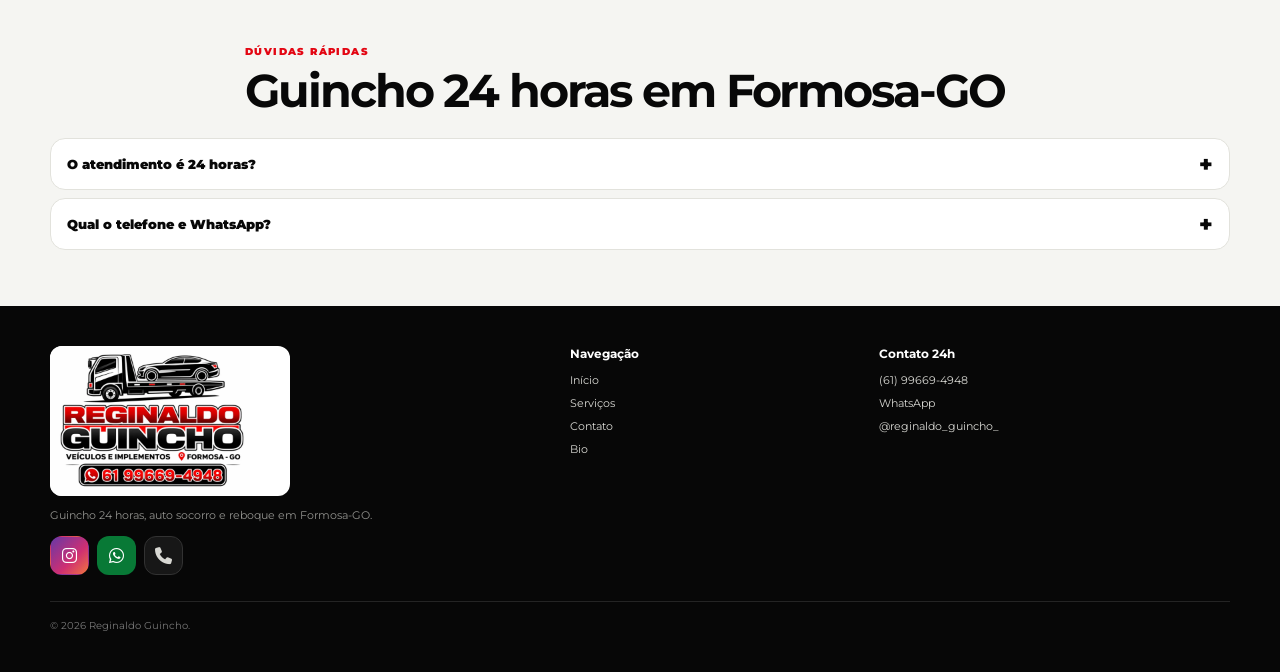
==== commit 25cd3bdd: "Corrige home com UX mobile, menu e ícones sociais" ====
--- a/index.html
+++ b/index.html
@@ -1,123 +1 @@
-<!doctype html>
-<html lang="pt-BR">
-<head>
-  <meta charset="utf-8">
-  <meta name="viewport" content="width=device-width,initial-scale=1,viewport-fit=cover">
-  <title>Guincho 24 Horas em Formosa-GO | Reginaldo Guincho</title>
-  <meta name="description" content="Guincho 24 horas em Formosa-GO e região. Auto socorro, reboque e transporte de veículos. Ligue ou chame no WhatsApp: (61) 99669-4948.">
-  <meta name="keywords" content="guincho 24 horas Formosa GO, guincho Formosa, auto socorro Formosa, reboque Formosa, socorro veicular, caminhão plataforma, transporte de veículos, Reginaldo Guincho">
-  <meta name="author" content="Reginaldo Guincho">
-  <meta name="robots" content="index,follow,max-image-preview:large,max-snippet:-1,max-video-preview:-1">
-  <meta name="theme-color" content="#0b0b0b">
-  <meta name="format-detection" content="telephone=yes">
-  <meta name="geo.region" content="BR-GO">
-  <meta name="geo.placename" content="Formosa">
-  <meta name="geo.position" content="-15.54;-47.33">
-  <meta name="ICBM" content="-15.54,-47.33">
-  <link rel="canonical" href="/">
-  <meta property="og:type" content="website">
-  <meta property="og:locale" content="pt_BR">
-  <meta property="og:site_name" content="Reginaldo Guincho">
-  <meta property="og:title" content="Guincho 24 Horas em Formosa-GO | Reginaldo Guincho">
-  <meta property="og:description" content="Auto socorro, reboque e guincho 24h em Formosa-GO. Contato: (61) 99669-4948.">
-  <meta property="og:image" content="/assets/logo-reginaldo-guincho.webp">
-  <meta name="twitter:card" content="summary_large_image">
-  <meta name="twitter:title" content="Guincho 24 Horas em Formosa-GO | Reginaldo Guincho">
-  <meta name="twitter:description" content="Guincho, auto socorro e reboque em Formosa-GO. (61) 99669-4948.">
-  <meta name="twitter:image" content="/assets/logo-reginaldo-guincho.webp">
-  <link rel="icon" type="image/png" sizes="32x32" href="/assets/favicon-32.png">
-  <link rel="icon" type="image/png" sizes="192x192" href="/assets/favicon-192.png">
-  <link rel="apple-touch-icon" sizes="180x180" href="/assets/apple-touch-icon.png">
-  <link rel="manifest" href="/site.webmanifest">
-  <link rel="preload" href="/assets/hero-carro.webp" as="image" type="image/webp" fetchpriority="high">
-  <link rel="stylesheet" href="/styles.css">
-  <script async src="https://www.googletagmanager.com/gtag/js?id=AW-18313851023"></script>
-  <script>window.dataLayer=window.dataLayer||[];function gtag(){dataLayer.push(arguments)}gtag('js',new Date());gtag('config','AW-18313851023');</script>
-  <script type="application/ld+json">{
-    "@context":"https://schema.org",
-    "@type":["AutomotiveBusiness","LocalBusiness"],
-    "name":"Reginaldo Guincho",
-    "alternateName":"Auto Socorro Reginaldo Guincho",
-    "description":"Guincho 24 horas, auto socorro, reboque e transporte de veículos em Formosa-GO e região.",
-    "telephone":"+55 61 99669-4948",
-    "image":"/assets/logo-reginaldo-guincho.webp",
-    "logo":"/assets/logo-reginaldo-guincho.webp",
-    "sameAs":["https://www.instagram.com/reginaldo_guincho_"],
-    "paymentAccepted":"PIX, dinheiro, cartão",
-    "currenciesAccepted":"BRL",
-    "areaServed":{"@type":"City","name":"Formosa","containedInPlace":{"@type":"State","name":"Goiás"}},
-    "openingHoursSpecification":{"@type":"OpeningHoursSpecification","dayOfWeek":["Monday","Tuesday","Wednesday","Thursday","Friday","Saturday","Sunday"],"opens":"00:00","closes":"23:59"},
-    "contactPoint":{"@type":"ContactPoint","telephone":"+55 61 99669-4948","contactType":"customer service","areaServed":"Formosa-GO e região","availableLanguage":"Portuguese"},
-    "hasOfferCatalog":{"@type":"OfferCatalog","name":"Serviços de guincho e auto socorro","itemListElement":[
-      {"@type":"Offer","itemOffered":{"@type":"Service","name":"Guincho 24 horas"}},
-      {"@type":"Offer","itemOffered":{"@type":"Service","name":"Auto socorro e reboque"}},
-      {"@type":"Offer","itemOffered":{"@type":"Service","name":"Transporte de carros, SUVs, vans e utilitários"}},
-      {"@type":"Offer","itemOffered":{"@type":"Service","name":"Transporte de máquinas e equipamentos"}}
-    ]}
-  }</script>
-  <script type="application/ld+json">{
-    "@context":"https://schema.org","@type":"FAQPage","mainEntity":[
-      {"@type":"Question","name":"O Reginaldo Guincho atende 24 horas?","acceptedAnswer":{"@type":"Answer","text":"Sim. O atendimento de guincho e auto socorro é divulgado como 24 horas, conforme disponibilidade operacional."}},
-      {"@type":"Question","name":"Qual o telefone do guincho em Formosa-GO?","acceptedAnswer":{"@type":"Answer","text":"Ligue ou chame no WhatsApp pelo número (61) 99669-4948."}},
-      {"@type":"Question","name":"Quais veículos podem ser transportados?","acceptedAnswer":{"@type":"Answer","text":"Carros, SUVs, picapes, vans, utilitários e equipamentos compatíveis com a plataforma, mediante avaliação."}}
-    ]
-  }</script>
-</head>
-<body>
-  <a class="skip-link" href="#conteudo">Pular para o conteúdo</a>
-  <header class="site-header">
-    <div class="header-inner">
-      <a class="brand" href="/" aria-label="Reginaldo Guincho - início"><img src="/assets/logo-cabecalho.webp" alt="Reginaldo Guincho" width="620" height="170"></a>
-      <nav class="desktop-nav" aria-label="Navegação principal"><a href="/" aria-current="page">Início</a><a href="/servicos/">Serviços</a><a href="/contato/">Contato</a><a href="/bio/">Bio</a></nav>
-      <div class="header-actions"><span class="open-24h"><i></i>24 HORAS</span><a class="header-call track-call track-cta" data-location="header" href="tel:+5561996694948">☎ <strong>Ligar</strong></a></div>
-    </div>
-  </header>
-
-  <main id="conteudo">
-    <section class="hero">
-      <div class="hero-media"><img src="/assets/hero-carro.webp" alt="Caminhão plataforma do Reginaldo Guincho transportando veículo em Formosa-GO" width="1600" height="1200" fetchpriority="high"><span class="photo-label">FOTO REAL DO CAMINHÃO</span></div>
-      <div class="hero-panel"><div class="page-width hero-content">
-        <p class="eyebrow"><span class="pulse-dot"></span>AUTO SOCORRO • FORMOSA-GO</p>
-        <h1>Guincho <mark>24 horas</mark> em Formosa-GO</h1>
-        <p class="hero-copy">Seu veículo parou, sofreu pane ou precisa ser transportado? Fale direto com o Reginaldo para solicitar <strong>guincho, reboque e auto socorro</strong> em Formosa e região.</p>
-        <div class="hero-actions">
-          <a class="action-button action-call track-call track-cta" data-location="hero_call" href="tel:+5561996694948"><span class="action-icon">☎</span><span><small>LIGAÇÃO 24H</small><strong>(61) 99669-4948</strong></span></a>
-          <a class="action-button action-whatsapp track-whatsapp track-cta" data-location="hero_whatsapp" href="https://wa.me/5561996694948?text=Ol%C3%A1%2C%20Reginaldo!%20Preciso%20de%20guincho%2024%20horas.%20Meu%20ve%C3%ADculo%20%C3%A9%3A%20____%20e%20estou%20em%3A%20____" target="_blank" rel="noopener noreferrer"><span class="action-icon">◉</span><span><small>ENVIE SUA LOCALIZAÇÃO</small><strong>Chamar no WhatsApp</strong></span></a>
-        </div>
-        <ul class="hero-trust"><li>✓ Atendimento 24h</li><li>✓ Formosa e região</li><li>✓ Contato direto</li><li>✓ PIX, dinheiro e cartão</li></ul>
-      </div></div>
-    </section>
-
-    <section class="emergency-strip"><div class="page-width emergency-grid">
-      <div><span class="status-live"></span><p><small>ATENDIMENTO</small><strong>24 HORAS</strong></p></div>
-      <div><span>⌖</span><p><small>REGIÃO</small><strong>FORMOSA-GO</strong></p></div>
-      <div><span>▰</span><p><small>SERVIÇO</small><strong>AUTO SOCORRO</strong></p></div>
-      <div><span>☎</span><p><small>CONTATO</small><strong>(61) 99669-4948</strong></p></div>
-    </div></section>
-
-    <section class="content-section quick-help"><div class="page-width split-heading"><div><p class="kicker">PRECISA DE GUINCHO AGORA?</p><h2>Envie 3 informações e agilize o atendimento</h2></div><p>Informe onde você está, qual é o veículo e para onde precisa levar.</p></div>
-      <div class="page-width steps-grid"><article><span>01</span><div><h3>Sua localização</h3><p>Compartilhe o ponto ou endereço pelo WhatsApp.</p></div></article><article><span>02</span><div><h3>Veículo e situação</h3><p>Informe modelo e condição atual do veículo.</p></div></article><article><span>03</span><div><h3>Destino</h3><p>Oficina, residência, empresa ou outro local.</p></div></article></div>
-      <div class="page-width"><a class="wide-cta track-whatsapp track-cta" data-location="quick_help" href="https://wa.me/5561996694948?text=Ol%C3%A1%2C%20Reginaldo!%20Preciso%20de%20guincho%2024%20horas.%20Meu%20ve%C3%ADculo%20%C3%A9%3A%20____%20e%20estou%20em%3A%20____" target="_blank" rel="noopener noreferrer">Enviar dados pelo WhatsApp <b>→</b></a></div>
-    </section>
-
-    <section class="content-section services-preview"><div class="page-width section-heading"><p class="kicker">SERVIÇOS</p><h2>Auto socorro, reboque e transporte em caminhão plataforma</h2><p>Atendimento para emergência e transporte programado, conforme peso, dimensões e disponibilidade.</p></div>
-      <div class="page-width services-grid"><article class="service-card featured"><span>24H</span><h3>Guincho 24 horas</h3><p>Atendimento diurno e noturno em Formosa-GO e região.</p></article><article class="service-card"><span>01</span><h3>Auto socorro e reboque</h3><p>Remoção de veículo parado após pane ou imprevisto.</p></article><article class="service-card"><span>02</span><h3>Carros, SUVs e picapes</h3><p>Transporte em plataforma conforme avaliação.</p></article><article class="service-card"><span>03</span><h3>Vans e utilitários</h3><p>Atendimento conforme peso e dimensões.</p></article><article class="service-card"><span>04</span><h3>Máquinas e equipamentos</h3><p>Empilhadeiras e equipamentos compatíveis com a plataforma.</p></article><article class="service-card"><span>05</span><h3>Transporte programado</h3><p>Fretes e deslocamentos agendados.</p></article></div>
-      <div class="page-width center-action"><a class="outline-cta" href="/servicos/">Ver todos os serviços →</a></div>
-    </section>
-
-    <section class="content-section gallery-section"><div class="page-width section-heading light-heading"><p class="kicker">SERVIÇOS REAIS</p><h2>Trabalho realizado com caminhão plataforma</h2><p>Fotos reais do atendimento.</p></div>
-      <div class="page-width gallery-grid"><button class="gallery-item gallery-main" type="button" data-full="/assets/van.webp" data-label="Transporte de van"><img src="/assets/van.webp" alt="Reginaldo Guincho transportando van" width="1400" height="1050" loading="lazy"><span>Transporte de van<b>＋</b></span></button><button class="gallery-item" type="button" data-full="/assets/noturno.webp" data-label="Atendimento noturno"><img src="/assets/noturno.webp" alt="Guincho 24 horas em atendimento noturno" width="1400" height="1050" loading="lazy"><span>Atendimento noturno<b>＋</b></span></button><button class="gallery-item" type="button" data-full="/assets/corolla.webp" data-label="Transporte de carro"><img src="/assets/corolla.webp" alt="Transporte de carro em caminhão plataforma" width="1400" height="1050" loading="lazy"><span>Transporte de carro<b>＋</b></span></button><button class="gallery-item" type="button" data-full="/assets/suv.webp" data-label="Transporte de SUV"><img src="/assets/suv.webp" alt="Transporte de SUV em Formosa-GO" width="1400" height="1050" loading="lazy"><span>Transporte de SUV<b>＋</b></span></button><button class="gallery-item" type="button" data-full="/assets/empilhadeira.webp" data-label="Transporte de empilhadeira"><img src="/assets/empilhadeira.webp" alt="Transporte de empilhadeira" width="1400" height="1050" loading="lazy"><span>Empilhadeira<b>＋</b></span></button></div>
-    </section>
-
-    <section class="content-section local-section"><div class="page-width local-layout"><div><p class="kicker">GUINCHO EM FORMOSA-GO</p><h2>Auto socorro 24h para Formosa e região</h2><p>Se você procura <strong>guincho em Formosa</strong>, <strong>guincho 24 horas</strong>, <strong>auto socorro</strong>, <strong>reboque de veículo</strong> ou <strong>caminhão plataforma</strong>, entre em contato diretamente.</p></div><aside class="contact-card"><span class="contact-card-label">ATENDIMENTO 24 HORAS</span><h3>Reginaldo Guincho</h3><a class="contact-line track-call" data-location="local_call" href="tel:+5561996694948">☎ <strong>(61) 99669-4948</strong></a><a class="contact-line whatsapp track-whatsapp" data-location="local_whatsapp" href="https://wa.me/5561996694948" target="_blank" rel="noopener noreferrer">◉ <strong>Chamar no WhatsApp</strong></a><a class="contact-line instagram track-instagram" data-location="local_instagram" href="https://www.instagram.com/reginaldo_guincho_?utm_source=qr" target="_blank" rel="noopener noreferrer">◎ <strong>@reginaldo_guincho_</strong></a></aside></div></section>
-
-    <section class="content-section faq-section"><div class="page-width section-heading"><p class="kicker">DÚVIDAS RÁPIDAS</p><h2>Guincho 24 horas em Formosa</h2></div><div class="page-width faq-list"><details open><summary>O Reginaldo Guincho atende 24 horas?</summary><p>Sim. O serviço é divulgado como atendimento 24 horas, conforme disponibilidade operacional.</p></details><details><summary>Qual o telefone do guincho?</summary><p><a href="tel:+5561996694948">(61) 99669-4948</a>.</p></details><details><summary>Atende somente carros?</summary><p>Não. Também atende SUVs, picapes, vans, utilitários e equipamentos compatíveis com a plataforma.</p></details></div></section>
-  </main>
-
-  <footer class="footer"><div class="page-width footer-grid"><div class="footer-brand"><img src="/assets/logo-reginaldo-guincho.webp" alt="Reginaldo Guincho" width="1200" height="900" loading="lazy"><p>Guincho 24 horas, auto socorro, reboque e transporte de veículos em Formosa-GO e região.</p></div><nav class="footer-links" aria-label="Links do site"><strong>Navegação</strong><a href="/">Início</a><a href="/servicos/">Serviços</a><a href="/contato/">Contato</a><a href="/bio/">Bio</a></nav><div class="footer-contact"><strong>Contato 24h</strong><a class="track-call" href="tel:+5561996694948">(61) 99669-4948</a><a class="track-whatsapp" href="https://wa.me/5561996694948" target="_blank" rel="noopener noreferrer">WhatsApp</a><a class="track-instagram" href="https://www.instagram.com/reginaldo_guincho_?utm_source=qr" target="_blank" rel="noopener noreferrer">Instagram @reginaldo_guincho_</a><span>Formosa-GO e região</span></div></div><div class="page-width footer-bottom">© <span id="current-year">2026</span> Reginaldo Guincho.</div></footer>
-
-  <div class="lightbox" id="lightbox" role="dialog" aria-modal="true" hidden><button class="lightbox-close" id="lightbox-close" type="button" aria-label="Fechar">×</button><figure><img id="lightbox-image" src="/assets/hero-carro.webp" alt=""><figcaption id="lightbox-caption"></figcaption></figure></div>
-  <nav class="mobile-contact-bar" aria-label="Contato rápido"><a class="mobile-call track-call track-cta" data-location="mobile_call" href="tel:+5561996694948">☎ <strong>LIGAR</strong></a><a class="mobile-whatsapp track-whatsapp track-cta" data-location="mobile_whatsapp" href="https://wa.me/5561996694948" target="_blank" rel="noopener noreferrer">◉ <strong>WHATSAPP</strong></a></nav>
-  <script src="/script.js" defer></script>
-</body>
-</html>+<!doctype html><html lang="pt-BR"><head><meta charset="utf-8"><meta name="viewport" content="width=device-width,initial-scale=1,viewport-fit=cover"><title>Guincho 24 Horas em Formosa-GO | Reginaldo Guincho</title><meta name="description" content="Guincho 24 horas em Formosa-GO e região. Auto socorro, reboque e caminhão plataforma. Ligue ou chame no WhatsApp: (61) 99669-4948."><meta name="keywords" content="guincho 24 horas Formosa GO, auto socorro Formosa, reboque Formosa, guincho perto de mim, socorro veicular, caminhão plataforma, Reginaldo Guincho"><meta name="robots" content="index,follow,max-image-preview:large,max-snippet:-1"><meta name="theme-color" content="#080808"><meta name="geo.region" content="BR-GO"><meta name="geo.placename" content="Formosa"><link rel="canonical" href="/"><meta property="og:type" content="website"><meta property="og:locale" content="pt_BR"><meta property="og:site_name" content="Reginaldo Guincho"><meta property="og:title" content="Guincho 24 Horas em Formosa-GO | Reginaldo Guincho"><meta property="og:description" content="Auto socorro, reboque e guincho 24h. (61) 99669-4948."><meta property="og:image" content="/assets/logo-reginaldo-guincho.webp"><meta name="twitter:card" content="summary_large_image"><link rel="icon" href="/assets/favicon-32.png"><link rel="manifest" href="/site.webmanifest"><link rel="preload" href="/assets/hero-carro.webp" as="image" fetchpriority="high"><link rel="preconnect" href="https://fonts.googleapis.com"><link rel="preconnect" href="https://cdnjs.cloudflare.com" crossorigin><link href="https://fonts.googleapis.com/css2?family=Montserrat:wght@400;500;600;700;800;900&display=swap" rel="stylesheet"><link rel="stylesheet" href="https://cdnjs.cloudflare.com/ajax/libs/font-awesome/6.5.2/css/all.min.css"><link rel="stylesheet" href="/styles.css"><script async src="https://www.googletagmanager.com/gtag/js?id=AW-18313851023"></script><script>window.dataLayer=window.dataLayer||[];function gtag(){dataLayer.push(arguments)}gtag('js',new Date());gtag('config','AW-18313851023');</script><script type="application/ld+json">{"@context":"https://schema.org","@type":["AutomotiveBusiness","LocalBusiness"],"name":"Reginaldo Guincho","alternateName":"Auto Socorro Reginaldo Guincho","description":"Guincho 24 horas, auto socorro, reboque e transporte de veículos em Formosa-GO e região.","telephone":"+55 61 99669-4948","image":"/assets/logo-reginaldo-guincho.webp","logo":"/assets/logo-reginaldo-guincho.webp","sameAs":["https://www.instagram.com/reginaldo_guincho_"],"paymentAccepted":"PIX, dinheiro, cartão","areaServed":{"@type":"City","name":"Formosa","containedInPlace":{"@type":"State","name":"Goiás"}},"openingHours":"Mo-Su 00:00-23:59"}</script><script type="application/ld+json">{"@context":"https://schema.org","@type":"FAQPage","mainEntity":[{"@type":"Question","name":"O Reginaldo Guincho atende 24 horas?","acceptedAnswer":{"@type":"Answer","text":"O serviço é divulgado como atendimento 24 horas, conforme disponibilidade operacional."}},{"@type":"Question","name":"Qual o telefone do guincho em Formosa-GO?","acceptedAnswer":{"@type":"Answer","text":"Telefone e WhatsApp: (61) 99669-4948."}}]}</script></head><body><a class="skip-link" href="#conteudo">Pular para o conteúdo</a><header class="site-header"><div class="header-inner"><a class="brand" href="/"><img src="/assets/logo-reginaldo-guincho.webp" alt="Reginaldo Guincho" width="1200" height="900"></a><nav class="desktop-nav" aria-label="Navegação principal"><a href="/" aria-current="page">Início</a><a href="/servicos/">Serviços</a><a href="/contato/">Contato</a><a href="/bio/">Bio</a></nav><div class="header-tools"><span class="status-24h"><span class="live-dot"></span>24 HORAS</span><a class="icon-btn header-social track-instagram" data-location="header_instagram" href="https://www.instagram.com/reginaldo_guincho_?utm_source=site" target="_blank" rel="noopener noreferrer" aria-label="Instagram"><i class="fa-brands fa-instagram"></i></a><a class="header-call track-call" data-location="header_call" href="tel:+5561996694948" aria-label="Ligar"><i class="fa-solid fa-phone"></i></a><button class="icon-btn menu-toggle" type="button" data-menu-toggle aria-expanded="false" aria-controls="mobile-menu" aria-label="Abrir menu"><i class="fa-solid fa-bars"></i></button></div></div><nav class="mobile-menu" id="mobile-menu" data-mobile-menu><a href="/" aria-current="page"><i class="fa-solid fa-house"></i> Início</a><a href="/servicos/"><i class="fa-solid fa-truck-ramp-box"></i> Serviços</a><a href="/contato/"><i class="fa-solid fa-headset"></i> Contato</a><a href="/bio/"><i class="fa-solid fa-address-card"></i> Bio</a><a class="instagram-link track-instagram" data-location="mobile_instagram" href="https://www.instagram.com/reginaldo_guincho_?utm_source=site" target="_blank" rel="noopener noreferrer"><i class="fa-brands fa-instagram"></i> @reginaldo_guincho_</a></nav></header><main id="conteudo"><section class="hero"><div class="hero-grid"><div class="hero-panel"><div class="page-width hero-content"><p class="eyebrow"><span class="live-dot"></span>AUTO SOCORRO • FORMOSA-GO</p><h1>Guincho <mark>24 horas</mark> em Formosa-GO</h1><p class="hero-copy">Veículo parado, pane ou necessidade de transporte? Fale direto com o Reginaldo para solicitar <strong>guincho, reboque e auto socorro</strong>.</p><div class="hero-actions"><a class="action-button action-call track-call track-cta" data-location="hero_call" href="tel:+5561996694948"><span class="action-icon"><i class="fa-solid fa-phone"></i></span><span><small>LIGAÇÃO 24H</small><strong>(61) 99669-4948</strong></span></a><a class="action-button action-whatsapp track-whatsapp track-cta" data-location="hero_whatsapp" href="https://wa.me/5561996694948?text=Ol%C3%A1%2C%20Reginaldo!%20Preciso%20de%20guincho.%20Localiza%C3%A7%C3%A3o%3A%20____%20Ve%C3%ADculo%3A%20____" target="_blank" rel="noopener noreferrer"><span class="action-icon"><i class="fa-brands fa-whatsapp"></i></span><span><small>ENVIE SUA LOCALIZAÇÃO</small><strong>Chamar no WhatsApp</strong></span></a></div><ul class="hero-trust"><li><i class="fa-solid fa-circle-check"></i> Atendimento 24h</li><li><i class="fa-solid fa-circle-check"></i> Formosa e região</li><li><i class="fa-solid fa-circle-check"></i> Contato direto</li><li><i class="fa-solid fa-circle-check"></i> PIX, dinheiro e cartão</li></ul></div></div><div class="hero-media"><img src="/assets/hero-carro.webp" alt="Caminhão plataforma do Reginaldo Guincho em Formosa-GO" fetchpriority="high"><span class="photo-label">FOTO REAL DO CAMINHÃO</span></div></div></section><section class="emergency-strip"><div class="page-width emergency-grid"><div class="emergency-item"><span class="emergency-icon"><i class="fa-regular fa-clock"></i></span><div><small>ATENDIMENTO</small><strong>24 HORAS</strong></div></div><div class="emergency-item"><span class="emergency-icon"><i class="fa-solid fa-location-dot"></i></span><div><small>REGIÃO</small><strong>FORMOSA-GO</strong></div></div><div class="emergency-item"><span class="emergency-icon"><i class="fa-solid fa-truck-ramp-box"></i></span><div><small>SERVIÇO</small><strong>AUTO SOCORRO</strong></div></div><div class="emergency-item"><span class="emergency-icon"><i class="fa-solid fa-phone"></i></span><div><small>CONTATO</small><strong>(61) 99669-4948</strong></div></div></div></section><section class="content-section services-preview reveal"><div class="page-width section-heading"><p class="kicker">SERVIÇOS</p><h2>Guincho, auto socorro e transporte em plataforma</h2><p>Emergência e transporte programado em Formosa-GO e região.</p></div><div class="page-width services-grid"><article class="service-card featured"><span class="service-icon-box"><i class="fa-regular fa-clock"></i></span><h3>Guincho 24 horas</h3><p>Atendimento diurno e noturno, conforme disponibilidade.</p></article><article class="service-card"><span class="service-icon-box"><i class="fa-solid fa-screwdriver-wrench"></i></span><h3>Auto socorro e reboque</h3><p>Remoção após pane, falha mecânica ou imprevisto.</p></article><article class="service-card"><span class="service-icon-box"><i class="fa-solid fa-car-side"></i></span><h3>Carros, SUVs e picapes</h3><p>Transporte em caminhão plataforma.</p></article><article class="service-card"><span class="service-icon-box"><i class="fa-solid fa-van-shuttle"></i></span><h3>Vans e utilitários</h3><p>Atendimento conforme peso e dimensões.</p></article><article class="service-card"><span class="service-icon-box"><i class="fa-solid fa-gears"></i></span><h3>Máquinas e equipamentos</h3><p>Transporte sob consulta de compatibilidade.</p></article><article class="service-card"><span class="service-icon-box"><i class="fa-solid fa-route"></i></span><h3>Transporte programado</h3><p>Fretes e deslocamentos agendados.</p></article></div><div class="page-width"><a class="outline-cta" href="/servicos/"><i class="fa-solid fa-arrow-right"></i> Ver todos os serviços</a></div></section><section class="content-section gallery-section reveal"><div class="page-width section-heading light-heading"><p class="kicker">SERVIÇOS REAIS</p><h2>Trabalho realizado pelo Reginaldo Guincho</h2><p>Toque nas fotos para ampliar.</p></div><div class="page-width gallery-grid"><button class="gallery-item gallery-main" data-full="/assets/corolla.webp" data-label="Transporte de carro"><img src="/assets/corolla.webp" alt="Guincho transportando carro" loading="lazy"><span>Carros <i class="fa-solid fa-plus"></i></span></button><button class="gallery-item" data-full="/assets/van.webp" data-label="Transporte de van"><img src="/assets/van.webp" alt="Guincho transportando van" loading="lazy"><span>Vans <i class="fa-solid fa-plus"></i></span></button><button class="gallery-item" data-full="/assets/suv.webp" data-label="Transporte de SUV"><img src="/assets/suv.webp" alt="Guincho transportando SUV" loading="lazy"><span>SUVs <i class="fa-solid fa-plus"></i></span></button><button class="gallery-item" data-full="/assets/empilhadeira.webp" data-label="Transporte de equipamento"><img src="/assets/empilhadeira.webp" alt="Guincho transportando equipamento" loading="lazy"><span>Equipamentos <i class="fa-solid fa-plus"></i></span></button><button class="gallery-item" data-full="/assets/noturno.webp" data-label="Atendimento noturno"><img src="/assets/noturno.webp" alt="Atendimento noturno de guincho" loading="lazy"><span>Noturno <i class="fa-solid fa-plus"></i></span></button></div></section><section class="content-section local-section reveal"><div class="page-width local-layout"><div><p class="kicker">GUINCHO EM FORMOSA-GO</p><h2>Auto socorro 24h para Formosa e região</h2><p>Para <strong>guincho em Formosa</strong>, <strong>guincho 24 horas</strong>, <strong>auto socorro</strong>, <strong>reboque</strong> ou <strong>caminhão plataforma</strong>, fale diretamente com o Reginaldo.</p></div><aside class="contact-card"><span class="contact-card-label">ATENDIMENTO 24 HORAS</span><h3>Reginaldo Guincho</h3><a class="contact-line track-call" data-location="local_call" href="tel:+5561996694948"><span class="contact-line-icon"><i class="fa-solid fa-phone"></i></span><strong>(61) 99669-4948</strong></a><a class="contact-line whatsapp track-whatsapp" data-location="local_whatsapp" href="https://wa.me/5561996694948" target="_blank" rel="noopener noreferrer"><span class="contact-line-icon"><i class="fa-brands fa-whatsapp"></i></span><strong>WhatsApp 24h</strong></a><a class="contact-line instagram track-instagram" data-location="local_instagram" href="https://www.instagram.com/reginaldo_guincho_?utm_source=site" target="_blank" rel="noopener noreferrer"><span class="contact-line-icon"><i class="fa-brands fa-instagram"></i></span><strong>@reginaldo_guincho_</strong></a></aside></div></section><section class="content-section faq-section reveal"><div class="page-width section-heading"><p class="kicker">DÚVIDAS RÁPIDAS</p><h2>Guincho 24 horas em Formosa-GO</h2></div><div class="page-width faq-list"><details><summary>O atendimento é 24 horas?</summary><p>O serviço é divulgado como 24 horas, sujeito à disponibilidade operacional, localização e tipo de veículo.</p></details><details><summary>Qual o telefone e WhatsApp?</summary><p><strong>(61) 99669-4948</strong>.</p></details></div></section></main><footer class="footer"><div class="page-width footer-grid"><div class="footer-brand"><img src="/assets/logo-reginaldo-guincho.webp" alt="Reginaldo Guincho"><p>Guincho 24 horas, auto socorro e reboque em Formosa-GO.</p><div class="footer-socials"><a class="instagram track-instagram" data-location="footer_instagram" href="https://www.instagram.com/reginaldo_guincho_?utm_source=site" target="_blank" rel="noopener noreferrer" aria-label="Instagram"><i class="fa-brands fa-instagram"></i></a><a class="whatsapp track-whatsapp" data-location="footer_whatsapp" href="https://wa.me/5561996694948" target="_blank" rel="noopener noreferrer" aria-label="WhatsApp"><i class="fa-brands fa-whatsapp"></i></a><a class="track-call" data-location="footer_phone" href="tel:+5561996694948" aria-label="Telefone"><i class="fa-solid fa-phone"></i></a></div></div><nav class="footer-links"><strong>Navegação</strong><a href="/">Início</a><a href="/servicos/">Serviços</a><a href="/contato/">Contato</a><a href="/bio/">Bio</a></nav><div class="footer-contact"><strong>Contato 24h</strong><a href="tel:+5561996694948">(61) 99669-4948</a><a href="https://wa.me/5561996694948">WhatsApp</a><a href="https://www.instagram.com/reginaldo_guincho_?utm_source=site" target="_blank" rel="noopener noreferrer">@reginaldo_guincho_</a></div></div><div class="page-width footer-bottom">© <span id="current-year">2026</span> Reginaldo Guincho.</div></footer><div class="lightbox" id="lightbox" role="dialog" aria-modal="true" aria-labelledby="lightbox-caption" hidden><button class="lightbox-close" id="lightbox-close" aria-label="Fechar">×</button><figure><img id="lightbox-image" src="/assets/corolla.webp" alt=""><figcaption id="lightbox-caption"></figcaption></figure></div><nav class="mobile-contact-bar"><a class="mobile-call track-call" data-location="mobile_call" href="tel:+5561996694948"><i class="fa-solid fa-phone"></i> LIGAR</a><a class="mobile-whatsapp track-whatsapp" data-location="mobile_whatsapp" href="https://wa.me/5561996694948" target="_blank" rel="noopener noreferrer"><i class="fa-brands fa-whatsapp"></i> WHATSAPP</a></nav><script src="/script.js" defer></script></body></html>
--- a/styles.css
+++ b/styles.css
@@ -1,286 +1 @@
-:root {
-  --black: #0b0b0b;
-  --black-2: #151515;
-  --red: #e10b12;
-  --red-dark: #a00005;
-  --yellow: #ffc400;
-  --green: #19b653;
-  --green-dark: #087d35;
-  --white: #ffffff;
-  --off-white: #f6f6f4;
-  --gray-100: #eeeeeb;
-  --gray-300: #c8c8c3;
-  --gray-600: #686864;
-  --max-width: 1180px;
-  --radius: 16px;
-  --shadow: 0 16px 40px rgba(0, 0, 0, .12);
-}
-
-*, *::before, *::after { box-sizing: border-box; }
-html { scroll-behavior: smooth; scroll-padding-top: 78px; }
-body {
-  margin: 0;
-  padding-bottom: calc(72px + env(safe-area-inset-bottom));
-  overflow-x: hidden;
-  background: var(--white);
-  color: var(--black);
-  font-family: Arial, Helvetica, sans-serif;
-  -webkit-font-smoothing: antialiased;
-}
-body.modal-open { overflow: hidden; }
-img { display: block; max-width: 100%; }
-a { color: inherit; text-decoration: none; }
-button, a { -webkit-tap-highlight-color: transparent; }
-button { font: inherit; }
-.page-width { width: min(calc(100% - 28px), var(--max-width)); margin-inline: auto; }
-.skip-link { position: fixed; z-index: 999; left: 12px; top: -80px; padding: 12px 16px; border-radius: 8px; background: var(--yellow); font-weight: 900; }
-.skip-link:focus { top: 12px; }
-:focus-visible { outline: 3px solid var(--yellow); outline-offset: 3px; }
-
-/* Cabeçalho: compacto e útil em telas pequenas */
-.site-header {
-  position: sticky;
-  z-index: 60;
-  top: 0;
-  height: 70px;
-  background: rgba(255,255,255,.97);
-  border-bottom: 1px solid #dededb;
-  box-shadow: 0 5px 18px rgba(0,0,0,.08);
-  backdrop-filter: blur(10px);
-}
-.header-inner { width: min(calc(100% - 24px), var(--max-width)); height: 100%; margin-inline: auto; display: flex; align-items: center; justify-content: space-between; gap: 10px; }
-.brand { min-width: 0; display: flex; align-items: center; }
-.brand img { width: clamp(142px, 43vw, 172px); height: 50px; object-fit: contain; object-position: left center; }
-.header-call { flex: 0 0 auto; min-width: 86px; min-height: 48px; display: flex; align-items: center; justify-content: center; gap: 7px; padding: 7px 11px; border-radius: 12px; color: var(--white); background: var(--black); box-shadow: 0 7px 18px rgba(0,0,0,.16); }
-.header-call-icon { display: grid; place-items: center; width: 29px; height: 29px; border-radius: 50%; color: var(--black); background: var(--yellow); font-size: 16px; }
-.header-call small, .header-call strong { display: block; line-height: 1; }
-.header-call small { display: none; font-size: 8px; letter-spacing: .08em; }
-.header-call strong { font-size: 13px; letter-spacing: .04em; }
-
-/* Hero mobile-first: a foto não disputa espaço com a mensagem */
-.hero { background: var(--black); }
-.hero-media { position: relative; height: clamp(190px, 55vw, 250px); overflow: hidden; background: #272727; }
-.hero-media::after { content: ""; position: absolute; inset: 0; background: linear-gradient(180deg, transparent 52%, rgba(0,0,0,.64)); pointer-events: none; }
-.hero-media img { width: 100%; height: 100%; object-fit: cover; object-position: 47% center; }
-.photo-label { position: absolute; z-index: 2; left: 13px; bottom: 11px; padding: 7px 9px; border: 1px solid rgba(255,255,255,.28); border-radius: 7px; color: var(--white); background: rgba(0,0,0,.62); font-size: 9px; font-weight: 900; letter-spacing: .11em; }
-.hero-panel { color: var(--white); background: radial-gradient(circle at 92% 8%, #292929 0, #0b0b0b 38%); }
-.hero-content { padding-top: 25px; padding-bottom: 29px; }
-.emergency-badge { display: flex; align-items: center; gap: 8px; width: fit-content; margin: 0 0 14px; color: var(--yellow); font-size: 10px; font-weight: 900; letter-spacing: .09em; text-transform: uppercase; }
-.emergency-badge span { width: 8px; height: 8px; border-radius: 50%; background: var(--red); box-shadow: 0 0 0 5px rgba(225,11,18,.18); }
-h1 { max-width: 620px; margin: 0; font-size: clamp(34px, 10.5vw, 48px); line-height: .99; letter-spacing: -.04em; text-wrap: balance; }
-h1 em { color: var(--yellow); font-style: normal; }
-.hero-copy { max-width: 590px; margin: 14px 0 0; color: #d2d2ce; font-size: 15px; line-height: 1.47; }
-.hero-actions { display: grid; gap: 10px; margin-top: 21px; }
-.action-button { min-height: 64px; display: flex; align-items: center; gap: 12px; padding: 9px 14px; border: 0; border-radius: 14px; font-weight: 900; box-shadow: 0 10px 25px rgba(0,0,0,.2); }
-.action-button .action-icon { flex: 0 0 40px; display: grid; place-items: center; width: 40px; height: 40px; border-radius: 50%; font-size: 20px; }
-.action-button small, .action-button strong { display: block; }
-.action-button small { margin-bottom: 3px; font-size: 9px; letter-spacing: .09em; }
-.action-button strong { font-size: clamp(16px, 4.7vw, 20px); line-height: 1.05; }
-.action-call { color: var(--black); background: linear-gradient(135deg, #ffd334, var(--yellow)); }
-.action-call .action-icon { color: var(--white); background: var(--black); }
-.action-whatsapp { color: var(--white); background: linear-gradient(135deg, #24c761, var(--green-dark)); }
-.action-whatsapp .action-icon { color: var(--green-dark); background: var(--white); }
-.hero-trust { display: grid; grid-template-columns: 1fr 1fr; gap: 8px 12px; margin: 18px 0 0; padding: 0; color: #e4e4df; list-style: none; font-size: 11px; font-weight: 800; }
-.hero-trust li:last-child { grid-column: 1 / -1; }
-.hero-trust span { margin-right: 5px; color: var(--yellow); }
-.availability-note { display: block; margin: 12px 0 0; color: #8f8f8a; font-size: 10px; line-height: 1.45; }
-
-/* Guia de emergência vem antes de conteúdo comercial */
-.roadside-guide { padding: 31px 0 35px; background: var(--off-white); border-bottom: 1px solid #deded9; }
-.guide-heading { display: flex; align-items: center; gap: 13px; }
-.guide-alert { flex: 0 0 43px; display: grid; place-items: center; width: 43px; height: 43px; border-radius: 13px; color: var(--white); background: var(--red); font-size: 25px; font-weight: 900; box-shadow: 0 8px 18px rgba(225,11,18,.22); }
-.guide-heading p, .guide-heading h2 { margin: 0; }
-.guide-heading p { color: var(--red-dark); font-size: 9px; font-weight: 900; letter-spacing: .12em; }
-.guide-heading h2 { margin-top: 3px; font-size: 23px; line-height: 1.08; letter-spacing: -.02em; }
-.guide-steps { display: grid; gap: 8px; margin: 20px 0 0; padding: 0; list-style: none; }
-.guide-steps li { display: flex; align-items: center; gap: 11px; min-height: 64px; padding: 10px 12px; border: 1px solid #dfdfda; border-radius: 13px; background: var(--white); box-shadow: 0 6px 16px rgba(0,0,0,.035); }
-.guide-steps li > span { flex: 0 0 34px; display: grid; place-items: center; width: 34px; height: 34px; border-radius: 50%; color: var(--white); background: var(--black); font-weight: 900; }
-.guide-steps strong, .guide-steps small { display: block; }
-.guide-steps strong { font-size: 14px; }
-.guide-steps small { margin-top: 2px; color: var(--gray-600); font-size: 11px; line-height: 1.3; }
-.guide-cta { min-height: 53px; display: flex; align-items: center; justify-content: space-between; margin-top: 13px; padding: 0 16px; border-radius: 12px; color: var(--white); background: var(--green-dark); font-size: 13px; font-weight: 900; }
-.guide-cta span { font-size: 22px; }
-
-.proof-strip { background: var(--white); border-bottom: 1px solid #e0e0dc; }
-.proof-grid { display: grid; grid-template-columns: 1fr 1fr; }
-.proof-grid article { min-height: 83px; display: flex; align-items: center; gap: 9px; padding: 13px 5px; border-bottom: 1px solid #ecece8; }
-.proof-grid article:nth-child(odd) { border-right: 1px solid #ecece8; }
-.proof-grid article > span { flex: 0 0 31px; display: grid; place-items: center; width: 31px; height: 31px; border-radius: 9px; color: var(--red); background: #fff0f0; font-size: 15px; font-weight: 900; }
-.proof-grid strong, .proof-grid small { display: block; }
-.proof-grid strong { font-size: 11px; line-height: 1.15; }
-.proof-grid small { margin-top: 3px; color: var(--gray-600); font-size: 9px; line-height: 1.25; }
-
-.content-section { padding: 61px 0; }
-.section-heading { max-width: 690px; margin-bottom: 26px; }
-.section-heading .kicker, .area-section .kicker, .final-cta .kicker { margin: 0 0 9px; color: var(--red); font-size: 10px; font-weight: 900; letter-spacing: .14em; }
-.section-heading h2, .area-section h2, .final-cta h2 { margin: 0; font-size: clamp(30px, 9vw, 43px); line-height: 1.03; letter-spacing: -.035em; text-wrap: balance; }
-.section-heading > p:last-child, .area-section .area-layout > div > p, .final-cta .page-width > p { margin: 12px 0 0; color: var(--gray-600); font-size: 14px; line-height: 1.55; }
-
-.services-section { background: var(--white); }
-.services-grid { display: grid; gap: 9px; }
-.service-card { display: grid; grid-template-columns: 42px 1fr; gap: 13px; align-items: center; min-height: 101px; padding: 15px; border: 1px solid #dfdfdb; border-radius: 14px; background: var(--off-white); }
-.service-card.featured { color: var(--white); background: var(--black); border-color: var(--black); }
-.service-number { display: grid; place-items: center; width: 42px; height: 42px; border-radius: 12px; color: var(--red); background: #ffe8e8; font-size: 12px; font-weight: 900; }
-.service-card.featured .service-number { color: var(--black); background: var(--yellow); }
-.service-card h3, .service-card p { margin: 0; }
-.service-card h3 { font-size: 16px; line-height: 1.15; }
-.service-card p { margin-top: 5px; color: var(--gray-600); font-size: 12px; line-height: 1.45; }
-.service-card.featured p { color: #bdbdb7; }
-.section-cta { min-height: 56px; display: flex; align-items: center; justify-content: space-between; margin-top: 13px; padding: 0 17px; border-radius: 13px; color: var(--white); background: var(--red); font-size: 14px; font-weight: 900; }
-.section-cta span { font-size: 23px; }
-
-.gallery-section { color: var(--white); background: var(--black); }
-.light-heading .kicker { color: var(--yellow); }
-.light-heading > p:last-child { color: #989892; }
-.gallery-grid { display: grid; grid-template-columns: 1fr 1fr; gap: 8px; }
-.gallery-item { position: relative; min-width: 0; aspect-ratio: 1 / .82; padding: 0; overflow: hidden; border: 0; border-radius: 12px; cursor: zoom-in; background: #2a2a2a; }
-.gallery-main { grid-column: 1 / -1; aspect-ratio: 16 / 10; }
-.gallery-item img { width: 100%; height: 100%; object-fit: cover; }
-.gallery-item::after { content: ""; position: absolute; inset: 45% 0 0; background: linear-gradient(transparent, rgba(0,0,0,.76)); pointer-events: none; }
-.gallery-item > span { position: absolute; z-index: 2; inset: auto 8px 8px; display: flex; align-items: center; justify-content: space-between; gap: 6px; color: var(--white); font-size: 10px; font-weight: 900; text-align: left; }
-.gallery-item b { display: grid; place-items: center; width: 25px; height: 25px; border-radius: 50%; background: rgba(255,255,255,.18); font-size: 16px; font-weight: 400; }
-
-.payment-section { background: var(--off-white); }
-.payment-grid { display: grid; grid-template-columns: repeat(3, 1fr); gap: 7px; }
-.payment-grid article { min-width: 0; min-height: 118px; display: flex; flex-direction: column; justify-content: center; align-items: center; padding: 12px 5px; border: 1px solid #deded9; border-radius: 13px; background: var(--white); text-align: center; box-shadow: 0 8px 20px rgba(0,0,0,.04); }
-.payment-grid article > span { display: grid; place-items: center; width: 36px; height: 36px; margin-bottom: 9px; border-radius: 10px; color: var(--white); background: var(--black); font-size: 13px; font-weight: 900; }
-.payment-grid strong { font-size: 13px; }
-.payment-grid small { margin-top: 4px; color: var(--gray-600); font-size: 9px; line-height: 1.25; }
-
-.area-section { padding: 61px 0; background: var(--white); }
-.area-layout { display: grid; gap: 27px; }
-.area-notice { display: flex; align-items: center; gap: 11px; margin-top: 18px; padding: 13px; border-left: 4px solid var(--red); border-radius: 0 10px 10px 0; background: var(--off-white); }
-.area-notice > span { color: var(--red); font-size: 24px; }
-.area-notice p { margin: 0; color: var(--gray-600); font-size: 12px; line-height: 1.4; }
-.area-notice strong { display: block; color: var(--black); }
-.area-visual { min-height: 230px; display: flex; flex-direction: column; align-items: center; justify-content: center; overflow: hidden; border-radius: 18px; color: var(--white); background: radial-gradient(circle, #303030, #0c0c0c 70%); box-shadow: var(--shadow); }
-.area-visual::before { content: "⌖"; display: grid; place-items: center; width: 54px; height: 54px; margin-bottom: 16px; border-radius: 50%; color: var(--white); background: var(--red); font-size: 28px; }
-.area-visual span { color: var(--yellow); font-size: 9px; font-weight: 900; letter-spacing: .25em; }
-.area-visual strong { margin-top: 4px; font-size: 35px; letter-spacing: .04em; }
-.area-visual small { margin-top: 3px; color: #9b9b96; font-size: 9px; letter-spacing: .18em; }
-
-.final-cta { padding: 56px 0; text-align: center; background: var(--yellow); }
-.final-logo { width: min(235px, 68vw); height: auto; margin: 0 auto 22px; mix-blend-mode: multiply; }
-.final-cta .kicker { color: var(--red-dark); }
-.final-cta h2 { font-size: clamp(34px, 10vw, 49px); }
-.final-cta .page-width > p { color: #514000; }
-.final-actions { display: grid; gap: 10px; margin-top: 22px; text-align: left; }
-.final-cta .availability-note { margin-top: 12px; color: #655000; text-align: center; }
-
-.footer { padding: 45px 0 25px; color: #b4b4ae; background: #080808; }
-.footer-grid { display: grid; gap: 28px; }
-.footer-brand { width: min(240px, 72vw); padding: 10px; border-radius: 12px; background: var(--white); }
-.footer-brand img { width: 100%; height: auto; }
-.footer-contact strong, #privacidade > strong { display: block; margin-bottom: 9px; color: var(--white); font-size: 11px; letter-spacing: .12em; text-transform: uppercase; }
-.footer-contact a, .footer-contact span { display: block; margin-top: 8px; font-size: 13px; }
-.footer-contact a:first-of-type { color: var(--yellow); font-size: 20px; font-weight: 900; }
-#privacidade p { margin: 0; max-width: 470px; font-size: 11px; line-height: 1.55; }
-.copyright { display: flex; flex-direction: column; gap: 7px; margin-top: 31px; padding-top: 18px; border-top: 1px solid #292929; color: #70706d; font-size: 10px; }
-.copyright a { color: #a7a7a2; }
-
-.lightbox[hidden] { display: none; }
-.lightbox { position: fixed; z-index: 100; inset: 0; display: grid; place-items: center; padding: 16px; background: rgba(0,0,0,.95); }
-.lightbox figure { max-width: min(1050px, 96vw); margin: 0; }
-.lightbox img { display: block; max-width: 100%; max-height: 78vh; width: auto; height: auto; border-radius: 11px; }
-.lightbox figcaption { margin-top: 11px; color: var(--white); font-size: 13px; text-align: center; }
-.lightbox-close { position: absolute; top: max(14px, env(safe-area-inset-top)); right: 14px; width: 46px; height: 46px; border: 1px solid #555; border-radius: 50%; color: var(--white); background: #202020; cursor: pointer; font-size: 29px; }
-
-/* Sempre acessível no celular; respeita a área segura do aparelho */
-.mobile-contact-bar { position: fixed; z-index: 80; inset: auto 0 0; display: grid; grid-template-columns: 1fr 1fr; gap: 8px; min-height: 72px; padding: 8px 9px calc(8px + env(safe-area-inset-bottom)); background: rgba(8,8,8,.97); box-shadow: 0 -8px 24px rgba(0,0,0,.24); backdrop-filter: blur(10px); }
-.mobile-contact-bar a { min-height: 54px; display: flex; align-items: center; justify-content: center; gap: 8px; border-radius: 12px; font-size: 13px; font-weight: 900; letter-spacing: .03em; }
-.mobile-contact-bar a > span { font-size: 20px; }
-.mobile-call { color: var(--black); background: var(--yellow); }
-.mobile-whatsapp { color: var(--white); background: var(--green-dark); }
-
-@media (min-width: 480px) {
-  .page-width { width: min(calc(100% - 40px), var(--max-width)); }
-  .hero-media { height: 300px; }
-  .hero-trust { grid-template-columns: repeat(3, auto); justify-content: start; }
-  .hero-trust li:last-child { grid-column: auto; }
-  .guide-steps { grid-template-columns: repeat(3, 1fr); }
-  .guide-steps li { align-items: flex-start; }
-}
-
-@media (min-width: 768px) {
-  body { padding-bottom: 0; }
-  html { scroll-padding-top: 83px; }
-  .site-header { height: 82px; }
-  .header-inner { width: min(calc(100% - 44px), var(--max-width)); }
-  .brand img { width: 230px; height: 62px; }
-  .header-call { min-width: 168px; min-height: 54px; padding-inline: 16px; }
-  .header-call small { display: block; }
-  .header-call strong { margin-top: 3px; font-size: 16px; }
-  .header-call-icon { width: 35px; height: 35px; }
-  .hero-media { height: 380px; }
-  .hero-content { padding-top: 43px; padding-bottom: 48px; }
-  h1 { font-size: 57px; }
-  .hero-copy { font-size: 17px; }
-  .hero-actions { grid-template-columns: 1fr 1fr; max-width: 720px; }
-  .action-button { min-height: 70px; }
-  .hero-trust { font-size: 12px; }
-  .roadside-guide { padding: 44px 0; }
-  .guide-heading h2 { font-size: 30px; }
-  .guide-steps { margin-top: 25px; }
-  .guide-steps li { min-height: 78px; padding: 14px; }
-  .guide-cta { width: fit-content; min-width: 315px; }
-  .proof-grid { grid-template-columns: repeat(4, 1fr); }
-  .proof-grid article { min-height: 100px; border-bottom: 0; border-right: 1px solid #ecece8; }
-  .proof-grid article:last-child { border-right: 0; }
-  .proof-grid strong { font-size: 13px; }
-  .proof-grid small { font-size: 10px; }
-  .content-section, .area-section { padding: 86px 0; }
-  .section-heading { margin-bottom: 38px; }
-  .section-heading h2, .area-section h2 { font-size: 48px; }
-  .section-heading > p:last-child, .area-section .area-layout > div > p { font-size: 16px; }
-  .services-grid { grid-template-columns: 1fr 1fr; gap: 12px; }
-  .service-card { min-height: 126px; padding: 20px; }
-  .service-card h3 { font-size: 18px; }
-  .section-cta { width: fit-content; min-width: 285px; }
-  .gallery-grid { grid-template-columns: repeat(4, 1fr); grid-auto-rows: 210px; }
-  .gallery-item, .gallery-main { aspect-ratio: auto; }
-  .gallery-main { grid-column: span 2; grid-row: span 2; }
-  .gallery-item:nth-child(2) { grid-column: span 2; grid-row: span 2; }
-  .gallery-item > span { inset: auto 13px 13px; font-size: 12px; }
-  .payment-grid { gap: 14px; }
-  .payment-grid article { min-height: 155px; }
-  .payment-grid article > span { width: 48px; height: 48px; }
-  .payment-grid strong { font-size: 17px; }
-  .payment-grid small { font-size: 11px; }
-  .area-layout { grid-template-columns: 1fr .8fr; gap: 60px; align-items: center; }
-  .area-visual { min-height: 330px; }
-  .area-visual strong { font-size: 49px; }
-  .final-cta { padding: 78px 0; }
-  .final-logo { width: 300px; }
-  .final-cta h2 { font-size: 57px; }
-  .final-cta .page-width > p { font-size: 16px; }
-  .final-actions { grid-template-columns: 1fr 1fr; max-width: 720px; margin-inline: auto; }
-  .footer-grid { grid-template-columns: .8fr .6fr 1.2fr; gap: 60px; align-items: start; }
-  .copyright { flex-direction: row; justify-content: space-between; }
-  .mobile-contact-bar { display: none; }
-}
-
-@media (min-width: 1024px) {
-  .hero { min-height: 680px; display: grid; grid-template-columns: 1.02fr .98fr; }
-  .hero-media { grid-column: 2; grid-row: 1; height: 100%; min-height: 680px; }
-  .hero-media img { object-position: center; }
-  .hero-panel { grid-column: 1; grid-row: 1; display: flex; align-items: center; }
-  .hero-content { width: min(calc(100% - 70px), 590px); margin-right: 30px; margin-left: auto; padding-block: 65px; }
-  h1 { font-size: 64px; }
-  .hero-actions { grid-template-columns: 1fr; max-width: 500px; }
-  .services-grid { grid-template-columns: repeat(3, 1fr); }
-  .service-card { min-height: 155px; display: block; }
-  .service-card h3 { margin-top: 22px; }
-  .gallery-grid { grid-auto-rows: 245px; }
-}
-
-@media (hover: hover) {
-  .header-call, .action-button, .guide-cta, .section-cta, .mobile-contact-bar a { transition: transform .18s ease, filter .18s ease; }
-  .header-call:hover, .action-button:hover, .guide-cta:hover, .section-cta:hover { transform: translateY(-2px); filter: brightness(1.05); }
-  .gallery-item img { transition: transform .3s ease; }
-  .gallery-item:hover img { transform: scale(1.035); }
-}
-
-@media (prefers-reduced-motion: reduce) {
-  html { scroll-behavior: auto; }
-  *, *::before, *::after { scroll-behavior: auto !important; transition-duration: .01ms !important; animation-duration: .01ms !important; }
-}
+:root{--black:#080808;--black-2:#121212;--graphite:#1d1d1f;--red:#e30613;--red-dark:#a90009;--yellow:#ffc400;--green:#18a84e;--green-dark:#087936;--white:#fff;--off:#f5f5f2;--muted:#686866;--line:#e2e2dc;--max:1180px;--radius:20px;--shadow:0 18px 50px rgba(0,0,0,.13);}*,*::before,*::after{box-sizing:border-box;}html{scroll-behavior:smooth;scroll-padding-top:84px;}body{margin:0;min-width:320px;overflow-x:clip;background:var(--white);color:var(--black);font-family:"Montserrat",Arial,Helvetica,sans-serif;-webkit-font-smoothing:antialiased;text-rendering:optimizeLegibility;}body.menu-open,body.modal-open{overflow:hidden;}a{color:inherit;text-decoration:none;}img{display:block;max-width:100%;}button,input,textarea,select{font:inherit;}button,a{-webkit-tap-highlight-color:transparent;}button{color:inherit;}svg,i{flex:0 0 auto;}.page-width{width:min(calc(100% - 28px),var(--max));margin-inline:auto;min-width:0;}.skip-link{position:fixed;z-index:1000;left:14px;top:-90px;padding:12px 16px;border-radius:12px;background:var(--yellow);color:#111;font-weight:900;}.skip-link:focus{top:14px;}:focus-visible{outline:3px solid var(--yellow);outline-offset:3px;}.site-header{position:sticky;z-index:100;top:0;border-bottom:1px solid rgba(0,0,0,.08);background:rgba(255,255,255,.96);box-shadow:0 7px 25px rgba(0,0,0,.07);backdrop-filter:blur(16px);}.header-inner{min-height:74px;width:min(calc(100% - 22px),var(--max));margin:auto;display:flex;align-items:center;justify-content:space-between;gap:10px;}.brand{min-width:0;display:flex;align-items:center;}.brand img{width:clamp(132px,39vw,184px);height:50px;object-fit:contain;object-position:left center;border-radius:9px;}.desktop-nav{display:none;align-items:center;gap:26px;}.desktop-nav a{position:relative;padding:27px 0;color:#3b3b3a;font-size:12px;font-weight:800;}.desktop-nav a::after{content:"";position:absolute;left:0;right:100%;bottom:17px;height:3px;border-radius:999px;background:var(--red);transition:right .2s ease;}.desktop-nav a:hover::after,.desktop-nav a[aria-current="page"]::after{right:0;}.header-tools{display:flex;align-items:center;gap:7px;}.status-24h{display:none;align-items:center;gap:8px;padding:9px 12px;border-radius:999px;background:#f2f2ef;font-size:9px;font-weight:900;letter-spacing:.08em;}.live-dot{width:8px;height:8px;border-radius:50%;background:#19b653;box-shadow:0 0 0 5px rgba(25,182,83,.14);}.icon-btn,.header-call{width:44px;height:44px;display:grid;place-items:center;border:0;border-radius:13px;cursor:pointer;}.header-social{display:none;color:var(--white);background:linear-gradient(135deg,#8a2be2,#e1306c 60%,#f77737);}.header-call{color:#fff;background:var(--black);}.menu-toggle{background:#f0f0ed;}.mobile-menu{display:grid;gap:6px;max-height:0;padding:0 12px;overflow:hidden;border-top:1px solid transparent;background:#fff;transition:max-height .25s ease,padding .25s ease,border-color .25s ease;}.mobile-menu.open{max-height:430px;padding:10px 12px 14px;border-color:#ededeb;}.mobile-menu a{min-height:48px;display:flex;align-items:center;gap:11px;padding:0 14px;border-radius:12px;background:#f6f6f3;font-size:13px;font-weight:800;}.mobile-menu a[aria-current="page"]{color:#fff;background:#111;}.mobile-menu .instagram-link{color:#fff;background:linear-gradient(135deg,#7337bd,#d92d73 58%,#f77737);}.eyebrow,.kicker{margin:0 0 10px;color:var(--red);font-size:10px;font-weight:900;letter-spacing:.14em;text-transform:uppercase;}.eyebrow{display:inline-flex;align-items:center;gap:10px;color:var(--yellow);}.hero h1,.page-hero h1,.section-heading h2,.split-heading h2,.local-layout h2,.final-cta h2{margin:0;line-height:1;letter-spacing:-.045em;text-wrap:balance;}.hero h1,.page-hero h1{font-size:clamp(36px,10.7vw,66px);}.section-heading h2,.split-heading h2,.local-layout h2,.final-cta h2{font-size:clamp(29px,8.4vw,46px);}mark{color:var(--yellow);background:transparent;}.section-heading{max-width:790px;margin-bottom:24px;}.section-heading>p:last-child,.split-heading>p,.local-layout>div>p{margin:11px 0 0;color:var(--muted);font-size:13px;line-height:1.65;}.content-section{padding:56px 0;}.hero{color:#fff;background:#0a0a0a;}.hero-grid{display:grid;min-width:0;}.hero-media{position:relative;min-width:0;height:clamp(235px,65vw,330px);overflow:hidden;background:#222;}.hero-media::after{content:"";position:absolute;inset:35% 0 0;background:linear-gradient(transparent,rgba(0,0,0,.75));pointer-events:none;}.hero-media img{width:100%;height:100%;object-fit:cover;object-position:center;}.photo-label{position:absolute;z-index:2;left:13px;bottom:12px;padding:7px 10px;border:1px solid rgba(255,255,255,.28);border-radius:999px;background:rgba(0,0,0,.62);font-size:8px;font-weight:900;letter-spacing:.11em;}.hero-panel{min-width:0;background:radial-gradient(circle at 90% 8%,#282828,#090909 48%);}.hero-content{padding:28px 0 34px;}.hero-copy{max-width:670px;margin:14px 0 0;color:#d4d4d0;font-size:14px;line-height:1.62;}.hero-actions,.page-hero-actions{display:grid;gap:10px;margin-top:22px;}.action-button{min-width:0;min-height:66px;display:flex;align-items:center;gap:12px;padding:10px 14px;border-radius:16px;font-weight:900;box-shadow:0 12px 28px rgba(0,0,0,.22);}.action-button .action-icon{flex:0 0 41px;width:41px;height:41px;display:grid;place-items:center;border-radius:50%;font-size:18px;}.action-button span:last-child{min-width:0;}.action-button small,.action-button strong{display:block;}.action-button small{margin-bottom:3px;font-size:8px;letter-spacing:.1em;}.action-button strong{font-size:clamp(15px,4.2vw,19px);line-height:1.05;overflow-wrap:anywhere;}.action-call{color:#101010;background:linear-gradient(135deg,#ffd94f,var(--yellow));}.action-call .action-icon{color:#fff;background:#111;}.action-whatsapp{color:#fff;background:linear-gradient(135deg,#21c45b,var(--green-dark));}.action-whatsapp .action-icon{color:var(--green-dark);background:#fff;}.hero-trust{display:grid;grid-template-columns:1fr 1fr;gap:8px;margin:18px 0 0;padding:0;list-style:none;color:#e8e8e5;font-size:10px;font-weight:800;}.hero-trust li{display:flex;align-items:center;gap:6px;min-width:0;}.hero-trust i{color:var(--yellow);}.emergency-strip{border-bottom:1px solid var(--line);background:#fff;}.emergency-grid{display:grid;grid-template-columns:1fr 1fr;}.emergency-item{min-width:0;min-height:80px;display:flex;align-items:center;gap:9px;padding:12px 6px;border-bottom:1px solid #ecece9;}.emergency-item:nth-child(odd){border-right:1px solid #ecece9;}.emergency-icon{flex:0 0 32px;width:32px;height:32px;display:grid;place-items:center;border-radius:10px;color:var(--red);background:#fff0f0;font-size:14px;}.emergency-item small,.emergency-item strong{display:block;}.emergency-item small{color:#8b8b86;font-size:7px;font-weight:900;letter-spacing:.08em;}.emergency-item strong{margin-top:3px;font-size:10px;line-height:1.15;overflow-wrap:anywhere;}.quick-help,.services-preview,.faq-section{background:var(--off);}.split-heading,.local-layout{display:grid;gap:17px;}.steps-grid,.services-grid,.contact-methods,.service-detail-grid{display:grid;gap:10px;}.step-card{display:grid;grid-template-columns:44px minmax(0,1fr);gap:12px;align-items:center;padding:15px;border:1px solid var(--line);border-radius:16px;background:#fff;}.step-number{width:44px;height:44px;display:grid;place-items:center;border-radius:13px;color:#fff;background:#111;font-size:11px;font-weight:900;}.step-card h3,.step-card p{margin:0;}.step-card h3{font-size:14px;}.step-card p{margin-top:5px;color:var(--muted);font-size:11px;line-height:1.45;}.wide-cta,.outline-cta{min-height:56px;display:flex;align-items:center;justify-content:center;gap:10px;margin-top:12px;padding:0 16px;border-radius:14px;font-size:13px;font-weight:900;text-align:center;}.wide-cta{color:#fff;background:var(--green);}.outline-cta{border:2px solid #111;background:#fff;}.service-card{min-width:0;min-height:154px;padding:19px;border:1px solid var(--line);border-radius:17px;background:#fff;}.service-icon-box{width:46px;height:46px;display:grid;place-items:center;margin-bottom:16px;border-radius:14px;color:var(--red);background:#ffe8e8;font-size:18px;}.service-card h3,.service-card p{margin:0;}.service-card h3{font-size:16px;line-height:1.2;}.service-card p{margin-top:7px;color:var(--muted);font-size:12px;line-height:1.52;}.service-card.featured{color:#fff;border-color:#111;background:#111;}.service-card.featured .service-icon-box{color:#111;background:var(--yellow);}.service-card.featured p{color:#bebeb8;}.gallery-section{color:#fff;background:#0a0a0a;}.light-heading .kicker{color:var(--yellow);}.light-heading>p:last-child,.dark-section .split-heading>p{color:#aaa;}.gallery-grid{display:grid;grid-template-columns:1fr 1fr;gap:8px;}.gallery-item{position:relative;min-width:0;aspect-ratio:1/.86;padding:0;overflow:hidden;border:0;border-radius:14px;cursor:zoom-in;background:#222;}.gallery-item.gallery-main{grid-column:1/-1;aspect-ratio:16/10;}.gallery-item img{width:100%;height:100%;object-fit:cover;transition:transform .35s ease;}.gallery-item::after{content:"";position:absolute;inset:45% 0 0;background:linear-gradient(transparent,rgba(0,0,0,.82));pointer-events:none;}.gallery-item>span{position:absolute;z-index:2;left:10px;right:10px;bottom:9px;display:flex;align-items:center;justify-content:space-between;gap:8px;font-size:9px;font-weight:900;text-align:left;}.gallery-item>span i{width:27px;height:27px;display:grid;place-items:center;border-radius:50%;background:rgba(255,255,255,.17);}.gallery-item:hover img{transform:scale(1.025);}.local-section{background:#fff;}.contact-card{min-width:0;padding:21px;border-radius:18px;color:#fff;background:#111;box-shadow:var(--shadow);}.contact-card-label{color:var(--yellow);font-size:8px;font-weight:900;letter-spacing:.12em;}.contact-card h3{margin:9px 0 15px;font-size:22px;}.contact-line{min-width:0;min-height:54px;display:flex;align-items:center;gap:11px;margin-top:8px;padding:0 14px;border-radius:13px;background:#242424;font-size:12px;font-weight:800;}.contact-line .contact-line-icon{width:32px;height:32px;display:grid;place-items:center;border-radius:10px;background:rgba(255,255,255,.08);}.contact-line.whatsapp{background:var(--green-dark);}.contact-line.instagram{background:linear-gradient(135deg,#6137a9,#cf2e73 58%,#ef6e3a);}.faq-list{display:grid;gap:8px;}.faq-list details{border:1px solid var(--line);border-radius:15px;background:#fff;overflow:hidden;}.faq-list summary{position:relative;padding:17px 46px 17px 16px;cursor:pointer;list-style:none;font-size:13px;font-weight:900;}.faq-list summary::-webkit-details-marker{display:none;}.faq-list summary::after{content:"+";position:absolute;right:16px;top:50%;transform:translateY(-50%);font-size:22px;}.faq-list details[open] summary::after{content:"−";}.faq-list p{margin:0;padding:0 16px 17px;color:var(--muted);font-size:12px;line-height:1.58;}.page-hero{padding:42px 0;color:#fff;background:radial-gradient(circle at 90% 10%,#252525,#090909 50%);}.page-hero-grid{display:grid;gap:25px;align-items:center;min-width:0;}.page-hero p{max-width:680px;color:#c9c9c4;font-size:13px;line-height:1.62;}.page-hero-image{min-width:0;overflow:hidden;border:1px solid rgba(255,255,255,.09);border-radius:18px;box-shadow:0 22px 50px rgba(0,0,0,.28);}.page-hero-image img{width:100%;aspect-ratio:16/10;object-fit:cover;}.service-detail-grid{grid-template-columns:minmax(0,1fr);}.service-detail{min-width:0;display:grid;grid-template-columns:48px minmax(0,1fr);gap:13px;padding:16px;border:1px solid var(--line);border-radius:16px;background:#fff;}.service-detail .service-detail-icon{width:48px;height:48px;display:grid;place-items:center;border-radius:14px;color:#fff;background:#111;font-size:18px;}.service-detail h2,.service-detail p{margin:0;}.service-detail h2{font-size:17px;line-height:1.2;}.service-detail p{margin-top:6px;color:var(--muted);font-size:11px;line-height:1.52;}.keyword-line{color:var(--red-dark) !important;font-size:10px !important;font-weight:800;}.dark-section{color:#fff;background:#111;}.info-cards{display:grid;grid-template-columns:1fr 1fr;gap:8px;}.info-card{min-width:0;padding:16px;border:1px solid #303030;border-radius:15px;background:#1a1a1a;}.info-card i{color:var(--yellow);font-size:18px;}.info-card h3{margin:10px 0 0;font-size:14px;}.info-card p{margin:5px 0 0;color:#aaa;font-size:10px;line-height:1.45;}.contact-methods{grid-template-columns:minmax(0,1fr);}.contact-method{min-width:0;display:grid;grid-template-columns:50px minmax(0,1fr) auto;gap:12px;align-items:center;padding:16px;border:1px solid var(--line);border-radius:17px;background:#fff;box-shadow:0 8px 28px rgba(0,0,0,.04);}.contact-method-icon{width:50px;height:50px;display:grid;place-items:center;border-radius:15px;color:#fff;background:#111;font-size:20px;}.contact-method.whatsapp .contact-method-icon{background:var(--green);}.contact-method.instagram .contact-method-icon{background:linear-gradient(135deg,#7038ae,#d72e71 60%,#f2763f);}.contact-method small,.contact-method strong,.contact-method p{display:block;margin:0;}.contact-method small{color:var(--muted);font-size:8px;font-weight:900;letter-spacing:.1em;}.contact-method strong{margin-top:4px;font-size:15px;line-height:1.2;overflow-wrap:anywhere;}.contact-method p{margin-top:4px;color:var(--muted);font-size:10px;line-height:1.35;}.contact-method>i:last-child{color:#999;font-size:12px;}.social-panel{display:grid;gap:12px;padding:20px;border-radius:18px;color:#fff;background:linear-gradient(145deg,#191919,#090909);}.social-panel h3,.social-panel p{margin:0;}.social-panel p{color:#aaa;font-size:12px;line-height:1.55;}.social-buttons{display:grid;grid-template-columns:1fr 1fr;gap:8px;}.social-btn{min-width:0;min-height:54px;display:flex;align-items:center;justify-content:center;gap:8px;padding:0 12px;border-radius:13px;font-size:11px;font-weight:900;}.social-btn.instagram{background:linear-gradient(135deg,#7b38b5,#d92f73 60%,#f6793c);}.social-btn.whatsapp{background:var(--green-dark);}.final-cta{padding:54px 0 62px;color:#fff;text-align:center;background:linear-gradient(145deg,#151515,#070707);}.final-cta p{max-width:630px;margin:12px auto 0;color:#aaa;font-size:12px;line-height:1.55;}.final-cta .hero-actions{max-width:760px;margin-inline:auto;}.footer{padding:40px 0 92px;color:#d8d8d3;background:#070707;}.footer-grid{display:grid;gap:28px;}.footer-brand img{width:min(240px,100%);max-height:150px;object-fit:contain;object-position:left center;border-radius:12px;background:#fff;}.footer-brand p{max-width:390px;margin:11px 0 0;color:#91918d;font-size:11px;line-height:1.55;}.footer-links,.footer-contact{display:flex;flex-direction:column;gap:9px;font-size:11px;}.footer-links strong,.footer-contact strong{margin-bottom:3px;color:#fff;font-size:12px;}.footer-socials{display:flex;gap:8px;margin-top:12px;}.footer-socials a{width:39px;height:39px;display:grid;place-items:center;border:1px solid #323232;border-radius:12px;background:#171717;font-size:17px;}.footer-socials a.instagram{color:#fff;background:linear-gradient(135deg,#6738a7,#cf2f72 60%,#ef7540);border-color:transparent;}.footer-socials a.whatsapp{color:#fff;background:var(--green-dark);border-color:transparent;}.footer-bottom{margin-top:26px;padding-top:17px;border-top:1px solid #242424;color:#777;font-size:10px;}.mobile-contact-bar{position:fixed;z-index:95;left:0;right:0;bottom:0;min-height:64px;display:grid;grid-template-columns:.9fr 1.1fr;padding-bottom:env(safe-area-inset-bottom);box-shadow:0 -8px 25px rgba(0,0,0,.2);}.mobile-contact-bar a{min-width:0;display:flex;align-items:center;justify-content:center;gap:8px;color:#fff;font-size:11px;font-weight:900;}.mobile-call{background:#111;}.mobile-whatsapp{background:var(--green-dark);}.lightbox[hidden]{display:none;}.lightbox{position:fixed;z-index:999;inset:0;display:grid;place-items:center;padding:18px;background:rgba(0,0,0,.93);}.lightbox figure{width:min(100%,980px);margin:0;color:#fff;}.lightbox img{width:100%;max-height:78vh;object-fit:contain;border-radius:14px;}.lightbox figcaption{padding-top:10px;text-align:center;font-size:11px;}.lightbox-close{position:fixed;top:14px;right:14px;width:44px;height:44px;border:0;border-radius:50%;color:#111;background:#fff;font-size:24px;}.reveal{opacity:0;transform:translateY(14px);transition:opacity .5s ease,transform .5s ease;}.reveal.visible{opacity:1;transform:none;}@media (min-width:640px){body{padding-bottom:0;}.status-24h{display:inline-flex;}.header-social{display:grid;}.hero-actions,.page-hero-actions{grid-template-columns:1fr 1fr;}.hero-trust{grid-template-columns:repeat(4,auto);justify-content:start;gap:18px;}.emergency-grid{grid-template-columns:repeat(4,1fr);}.emergency-item{border-bottom:0;border-right:1px solid #ecece9 !important;}.emergency-item:last-child{border-right:0 !important;}.steps-grid{grid-template-columns:repeat(3,1fr);}.step-card{grid-template-columns:1fr;align-content:start;}.services-grid{grid-template-columns:repeat(2,minmax(0,1fr));}.gallery-grid{grid-template-columns:repeat(3,1fr);}.gallery-item.gallery-main{grid-column:span 2;grid-row:span 2;aspect-ratio:auto;min-height:100%;}.service-detail-grid{grid-template-columns:repeat(2,minmax(0,1fr));}.contact-methods{grid-template-columns:repeat(3,minmax(0,1fr));}.contact-method{grid-template-columns:48px minmax(0,1fr);}.contact-method>i:last-child{display:none;}.footer-grid{grid-template-columns:1.4fr .8fr 1fr;}.mobile-contact-bar{display:none;}.footer{padding-bottom:40px;}}@media (min-width:900px){.menu-toggle{display:none;}.mobile-menu{display:none;}.desktop-nav{display:flex;}.hero-grid{grid-template-columns:1.05fr .95fr;min-height:650px;}.hero-media{height:auto;min-height:650px;order:2;}.hero-panel{display:flex;align-items:center;order:1;}.hero-content{padding:62px 0;padding-left:max(0px,calc((100vw - var(--max)) / 2));width:min(92%,680px);margin-left:14px;}.hero-copy{font-size:15px;}.split-heading{grid-template-columns:1.15fr .85fr;align-items:end;}.services-grid{grid-template-columns:repeat(3,minmax(0,1fr));}.local-layout{grid-template-columns:1.15fr .85fr;align-items:center;gap:50px;}.page-hero-grid{grid-template-columns:1.05fr .95fr;gap:48px;}.page-hero{padding:58px 0;}.service-detail-grid{grid-template-columns:repeat(2,minmax(0,1fr));gap:12px;}.info-cards{grid-template-columns:repeat(4,1fr);}}@media (min-width:1180px){.hero-content{margin-left:0;}}@media (max-width:359px){.page-width{width:min(calc(100% - 18px),var(--max));}.header-inner{width:calc(100% - 14px);}.brand img{width:122px;}.header-tools{gap:5px;}.icon-btn,.header-call{width:41px;height:41px;}.hero-trust{grid-template-columns:1fr;}.emergency-grid{grid-template-columns:1fr;}.emergency-item:nth-child(odd){border-right:0;}.gallery-grid{grid-template-columns:1fr;}.gallery-item.gallery-main{grid-column:auto;}.info-cards,.social-buttons{grid-template-columns:1fr;}}@media (prefers-reduced-motion:reduce){html{scroll-behavior:auto;}.reveal{opacity:1;transform:none;transition:none;}.gallery-item img{transition:none;}}
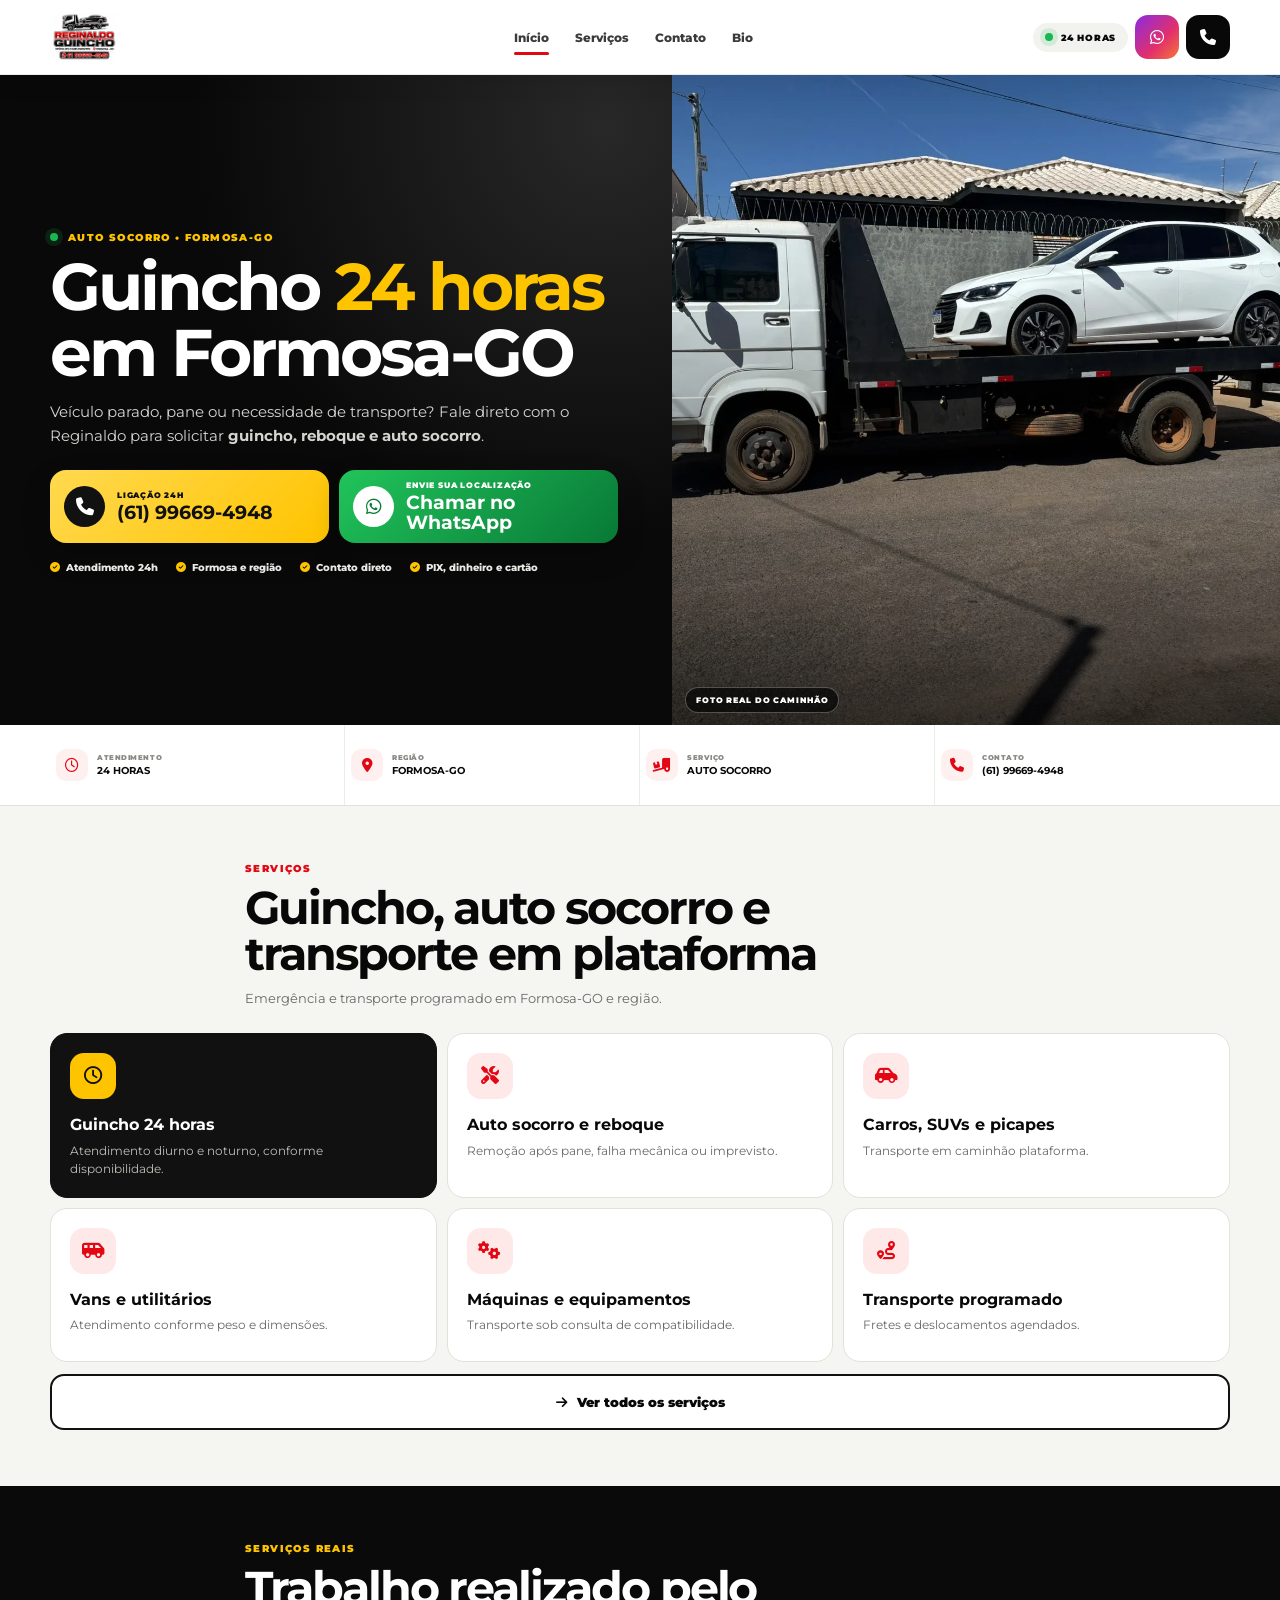
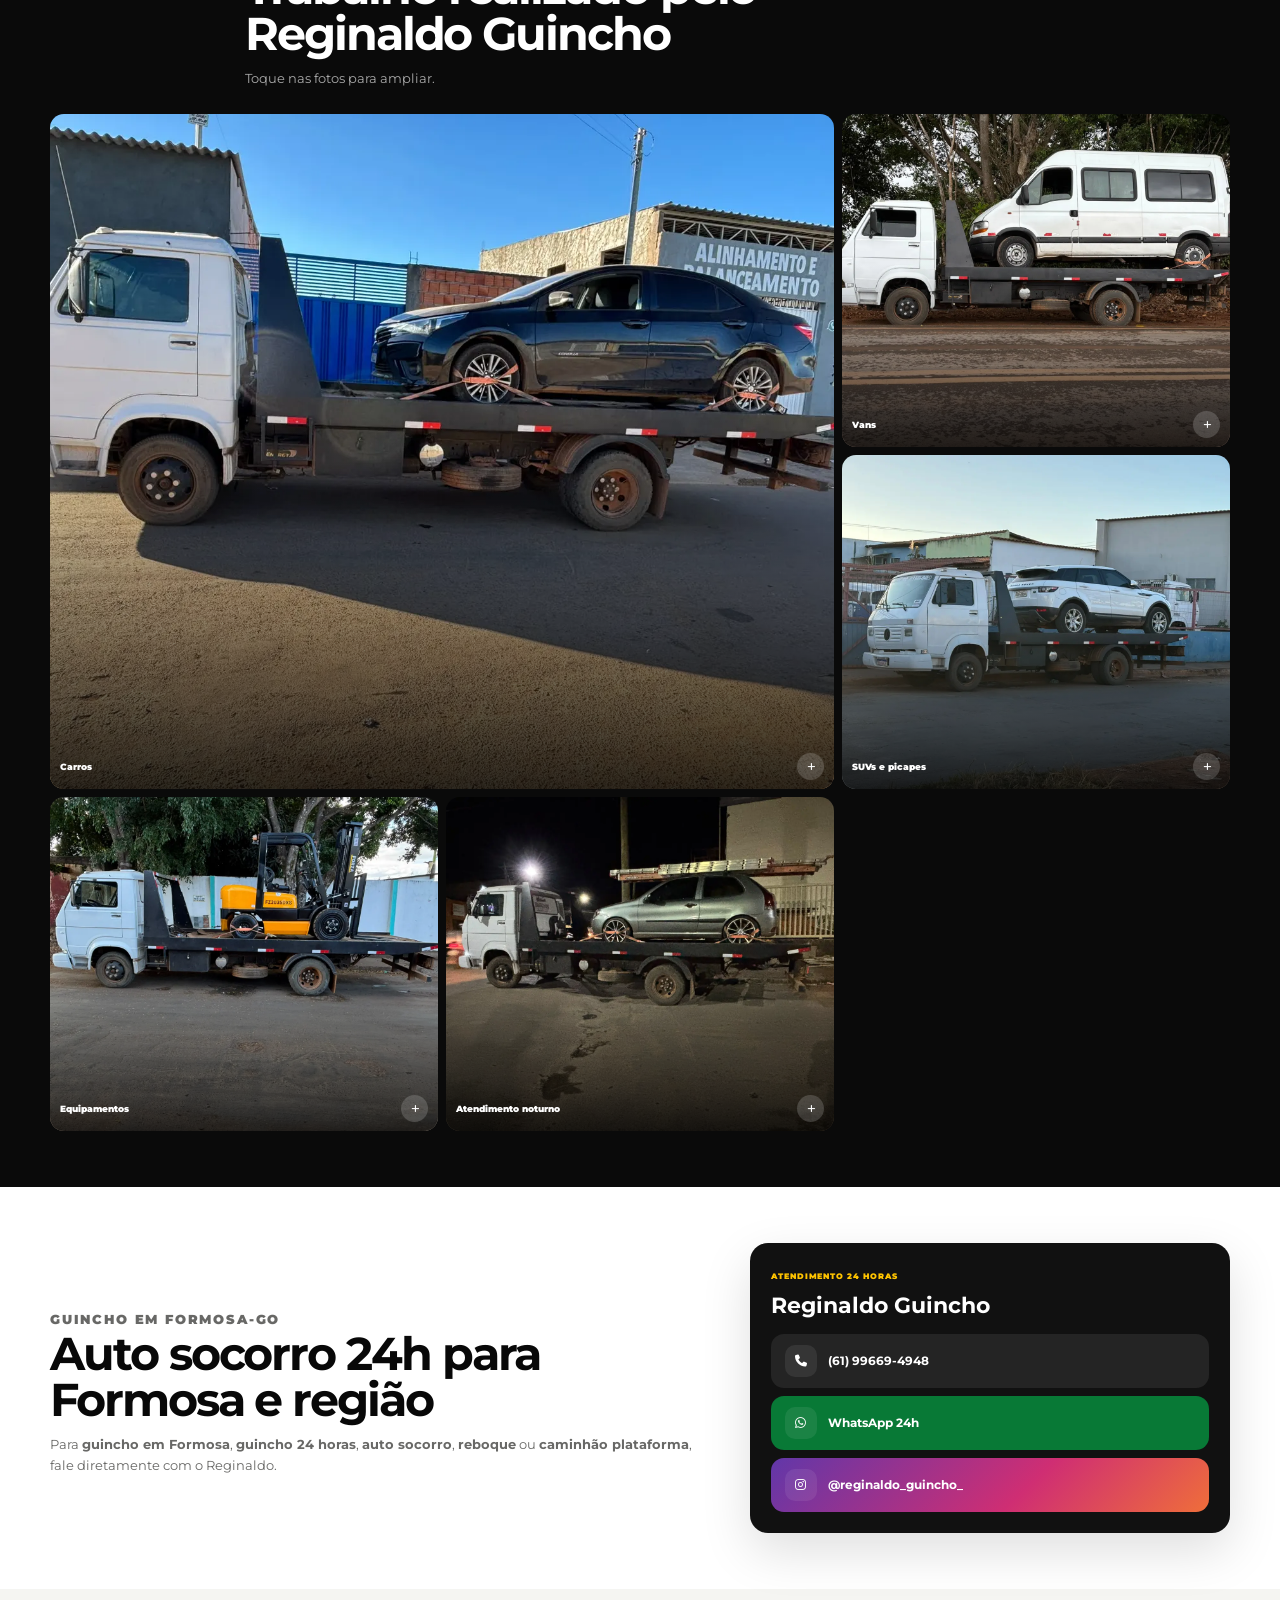
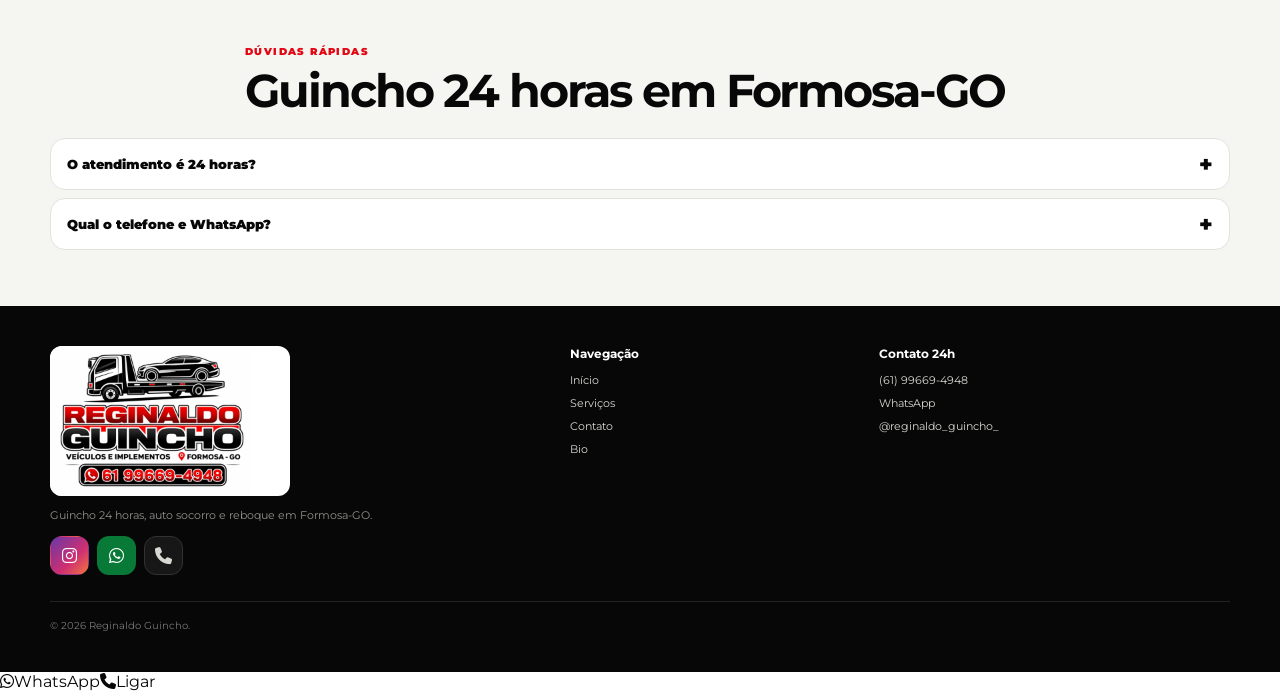
==== commit 6443f683: "Atualiza header, galeria e CTAs de contato" ====
--- a/index.html
+++ b/index.html
@@ -1 +1 @@
-<!doctype html><html lang="pt-BR"><head><meta charset="utf-8"><meta name="viewport" content="width=device-width,initial-scale=1,viewport-fit=cover"><title>Guincho 24 Horas em Formosa-GO | Reginaldo Guincho</title><meta name="description" content="Guincho 24 horas em Formosa-GO e região. Auto socorro, reboque e caminhão plataforma. Ligue ou chame no WhatsApp: (61) 99669-4948."><meta name="keywords" content="guincho 24 horas Formosa GO, auto socorro Formosa, reboque Formosa, guincho perto de mim, socorro veicular, caminhão plataforma, Reginaldo Guincho"><meta name="robots" content="index,follow,max-image-preview:large,max-snippet:-1"><meta name="theme-color" content="#080808"><meta name="geo.region" content="BR-GO"><meta name="geo.placename" content="Formosa"><link rel="canonical" href="/"><meta property="og:type" content="website"><meta property="og:locale" content="pt_BR"><meta property="og:site_name" content="Reginaldo Guincho"><meta property="og:title" content="Guincho 24 Horas em Formosa-GO | Reginaldo Guincho"><meta property="og:description" content="Auto socorro, reboque e guincho 24h. (61) 99669-4948."><meta property="og:image" content="/assets/logo-reginaldo-guincho.webp"><meta name="twitter:card" content="summary_large_image"><link rel="icon" href="/assets/favicon-32.png"><link rel="manifest" href="/site.webmanifest"><link rel="preload" href="/assets/hero-carro.webp" as="image" fetchpriority="high"><link rel="preconnect" href="https://fonts.googleapis.com"><link rel="preconnect" href="https://cdnjs.cloudflare.com" crossorigin><link href="https://fonts.googleapis.com/css2?family=Montserrat:wght@400;500;600;700;800;900&display=swap" rel="stylesheet"><link rel="stylesheet" href="https://cdnjs.cloudflare.com/ajax/libs/font-awesome/6.5.2/css/all.min.css"><link rel="stylesheet" href="/styles.css"><script async src="https://www.googletagmanager.com/gtag/js?id=AW-18313851023"></script><script>window.dataLayer=window.dataLayer||[];function gtag(){dataLayer.push(arguments)}gtag('js',new Date());gtag('config','AW-18313851023');</script><script type="application/ld+json">{"@context":"https://schema.org","@type":["AutomotiveBusiness","LocalBusiness"],"name":"Reginaldo Guincho","alternateName":"Auto Socorro Reginaldo Guincho","description":"Guincho 24 horas, auto socorro, reboque e transporte de veículos em Formosa-GO e região.","telephone":"+55 61 99669-4948","image":"/assets/logo-reginaldo-guincho.webp","logo":"/assets/logo-reginaldo-guincho.webp","sameAs":["https://www.instagram.com/reginaldo_guincho_"],"paymentAccepted":"PIX, dinheiro, cartão","areaServed":{"@type":"City","name":"Formosa","containedInPlace":{"@type":"State","name":"Goiás"}},"openingHours":"Mo-Su 00:00-23:59"}</script><script type="application/ld+json">{"@context":"https://schema.org","@type":"FAQPage","mainEntity":[{"@type":"Question","name":"O Reginaldo Guincho atende 24 horas?","acceptedAnswer":{"@type":"Answer","text":"O serviço é divulgado como atendimento 24 horas, conforme disponibilidade operacional."}},{"@type":"Question","name":"Qual o telefone do guincho em Formosa-GO?","acceptedAnswer":{"@type":"Answer","text":"Telefone e WhatsApp: (61) 99669-4948."}}]}</script></head><body><a class="skip-link" href="#conteudo">Pular para o conteúdo</a><header class="site-header"><div class="header-inner"><a class="brand" href="/"><img src="/assets/logo-reginaldo-guincho.webp" alt="Reginaldo Guincho" width="1200" height="900"></a><nav class="desktop-nav" aria-label="Navegação principal"><a href="/" aria-current="page">Início</a><a href="/servicos/">Serviços</a><a href="/contato/">Contato</a><a href="/bio/">Bio</a></nav><div class="header-tools"><span class="status-24h"><span class="live-dot"></span>24 HORAS</span><a class="icon-btn header-social track-instagram" data-location="header_instagram" href="https://www.instagram.com/reginaldo_guincho_?utm_source=site" target="_blank" rel="noopener noreferrer" aria-label="Instagram"><i class="fa-brands fa-instagram"></i></a><a class="header-call track-call" data-location="header_call" href="tel:+5561996694948" aria-label="Ligar"><i class="fa-solid fa-phone"></i></a><button class="icon-btn menu-toggle" type="button" data-menu-toggle aria-expanded="false" aria-controls="mobile-menu" aria-label="Abrir menu"><i class="fa-solid fa-bars"></i></button></div></div><nav class="mobile-menu" id="mobile-menu" data-mobile-menu><a href="/" aria-current="page"><i class="fa-solid fa-house"></i> Início</a><a href="/servicos/"><i class="fa-solid fa-truck-ramp-box"></i> Serviços</a><a href="/contato/"><i class="fa-solid fa-headset"></i> Contato</a><a href="/bio/"><i class="fa-solid fa-address-card"></i> Bio</a><a class="instagram-link track-instagram" data-location="mobile_instagram" href="https://www.instagram.com/reginaldo_guincho_?utm_source=site" target="_blank" rel="noopener noreferrer"><i class="fa-brands fa-instagram"></i> @reginaldo_guincho_</a></nav></header><main id="conteudo"><section class="hero"><div class="hero-grid"><div class="hero-panel"><div class="page-width hero-content"><p class="eyebrow"><span class="live-dot"></span>AUTO SOCORRO • FORMOSA-GO</p><h1>Guincho <mark>24 horas</mark> em Formosa-GO</h1><p class="hero-copy">Veículo parado, pane ou necessidade de transporte? Fale direto com o Reginaldo para solicitar <strong>guincho, reboque e auto socorro</strong>.</p><div class="hero-actions"><a class="action-button action-call track-call track-cta" data-location="hero_call" href="tel:+5561996694948"><span class="action-icon"><i class="fa-solid fa-phone"></i></span><span><small>LIGAÇÃO 24H</small><strong>(61) 99669-4948</strong></span></a><a class="action-button action-whatsapp track-whatsapp track-cta" data-location="hero_whatsapp" href="https://wa.me/5561996694948?text=Ol%C3%A1%2C%20Reginaldo!%20Preciso%20de%20guincho.%20Localiza%C3%A7%C3%A3o%3A%20____%20Ve%C3%ADculo%3A%20____" target="_blank" rel="noopener noreferrer"><span class="action-icon"><i class="fa-brands fa-whatsapp"></i></span><span><small>ENVIE SUA LOCALIZAÇÃO</small><strong>Chamar no WhatsApp</strong></span></a></div><ul class="hero-trust"><li><i class="fa-solid fa-circle-check"></i> Atendimento 24h</li><li><i class="fa-solid fa-circle-check"></i> Formosa e região</li><li><i class="fa-solid fa-circle-check"></i> Contato direto</li><li><i class="fa-solid fa-circle-check"></i> PIX, dinheiro e cartão</li></ul></div></div><div class="hero-media"><img src="/assets/hero-carro.webp" alt="Caminhão plataforma do Reginaldo Guincho em Formosa-GO" fetchpriority="high"><span class="photo-label">FOTO REAL DO CAMINHÃO</span></div></div></section><section class="emergency-strip"><div class="page-width emergency-grid"><div class="emergency-item"><span class="emergency-icon"><i class="fa-regular fa-clock"></i></span><div><small>ATENDIMENTO</small><strong>24 HORAS</strong></div></div><div class="emergency-item"><span class="emergency-icon"><i class="fa-solid fa-location-dot"></i></span><div><small>REGIÃO</small><strong>FORMOSA-GO</strong></div></div><div class="emergency-item"><span class="emergency-icon"><i class="fa-solid fa-truck-ramp-box"></i></span><div><small>SERVIÇO</small><strong>AUTO SOCORRO</strong></div></div><div class="emergency-item"><span class="emergency-icon"><i class="fa-solid fa-phone"></i></span><div><small>CONTATO</small><strong>(61) 99669-4948</strong></div></div></div></section><section class="content-section services-preview reveal"><div class="page-width section-heading"><p class="kicker">SERVIÇOS</p><h2>Guincho, auto socorro e transporte em plataforma</h2><p>Emergência e transporte programado em Formosa-GO e região.</p></div><div class="page-width services-grid"><article class="service-card featured"><span class="service-icon-box"><i class="fa-regular fa-clock"></i></span><h3>Guincho 24 horas</h3><p>Atendimento diurno e noturno, conforme disponibilidade.</p></article><article class="service-card"><span class="service-icon-box"><i class="fa-solid fa-screwdriver-wrench"></i></span><h3>Auto socorro e reboque</h3><p>Remoção após pane, falha mecânica ou imprevisto.</p></article><article class="service-card"><span class="service-icon-box"><i class="fa-solid fa-car-side"></i></span><h3>Carros, SUVs e picapes</h3><p>Transporte em caminhão plataforma.</p></article><article class="service-card"><span class="service-icon-box"><i class="fa-solid fa-van-shuttle"></i></span><h3>Vans e utilitários</h3><p>Atendimento conforme peso e dimensões.</p></article><article class="service-card"><span class="service-icon-box"><i class="fa-solid fa-gears"></i></span><h3>Máquinas e equipamentos</h3><p>Transporte sob consulta de compatibilidade.</p></article><article class="service-card"><span class="service-icon-box"><i class="fa-solid fa-route"></i></span><h3>Transporte programado</h3><p>Fretes e deslocamentos agendados.</p></article></div><div class="page-width"><a class="outline-cta" href="/servicos/"><i class="fa-solid fa-arrow-right"></i> Ver todos os serviços</a></div></section><section class="content-section gallery-section reveal"><div class="page-width section-heading light-heading"><p class="kicker">SERVIÇOS REAIS</p><h2>Trabalho realizado pelo Reginaldo Guincho</h2><p>Toque nas fotos para ampliar.</p></div><div class="page-width gallery-grid"><button class="gallery-item gallery-main" data-full="/assets/corolla.webp" data-label="Transporte de carro"><img src="/assets/corolla.webp" alt="Guincho transportando carro" loading="lazy"><span>Carros <i class="fa-solid fa-plus"></i></span></button><button class="gallery-item" data-full="/assets/van.webp" data-label="Transporte de van"><img src="/assets/van.webp" alt="Guincho transportando van" loading="lazy"><span>Vans <i class="fa-solid fa-plus"></i></span></button><button class="gallery-item" data-full="/assets/suv.webp" data-label="Transporte de SUV"><img src="/assets/suv.webp" alt="Guincho transportando SUV" loading="lazy"><span>SUVs <i class="fa-solid fa-plus"></i></span></button><button class="gallery-item" data-full="/assets/empilhadeira.webp" data-label="Transporte de equipamento"><img src="/assets/empilhadeira.webp" alt="Guincho transportando equipamento" loading="lazy"><span>Equipamentos <i class="fa-solid fa-plus"></i></span></button><button class="gallery-item" data-full="/assets/noturno.webp" data-label="Atendimento noturno"><img src="/assets/noturno.webp" alt="Atendimento noturno de guincho" loading="lazy"><span>Noturno <i class="fa-solid fa-plus"></i></span></button></div></section><section class="content-section local-section reveal"><div class="page-width local-layout"><div><p class="kicker">GUINCHO EM FORMOSA-GO</p><h2>Auto socorro 24h para Formosa e região</h2><p>Para <strong>guincho em Formosa</strong>, <strong>guincho 24 horas</strong>, <strong>auto socorro</strong>, <strong>reboque</strong> ou <strong>caminhão plataforma</strong>, fale diretamente com o Reginaldo.</p></div><aside class="contact-card"><span class="contact-card-label">ATENDIMENTO 24 HORAS</span><h3>Reginaldo Guincho</h3><a class="contact-line track-call" data-location="local_call" href="tel:+5561996694948"><span class="contact-line-icon"><i class="fa-solid fa-phone"></i></span><strong>(61) 99669-4948</strong></a><a class="contact-line whatsapp track-whatsapp" data-location="local_whatsapp" href="https://wa.me/5561996694948" target="_blank" rel="noopener noreferrer"><span class="contact-line-icon"><i class="fa-brands fa-whatsapp"></i></span><strong>WhatsApp 24h</strong></a><a class="contact-line instagram track-instagram" data-location="local_instagram" href="https://www.instagram.com/reginaldo_guincho_?utm_source=site" target="_blank" rel="noopener noreferrer"><span class="contact-line-icon"><i class="fa-brands fa-instagram"></i></span><strong>@reginaldo_guincho_</strong></a></aside></div></section><section class="content-section faq-section reveal"><div class="page-width section-heading"><p class="kicker">DÚVIDAS RÁPIDAS</p><h2>Guincho 24 horas em Formosa-GO</h2></div><div class="page-width faq-list"><details><summary>O atendimento é 24 horas?</summary><p>O serviço é divulgado como 24 horas, sujeito à disponibilidade operacional, localização e tipo de veículo.</p></details><details><summary>Qual o telefone e WhatsApp?</summary><p><strong>(61) 99669-4948</strong>.</p></details></div></section></main><footer class="footer"><div class="page-width footer-grid"><div class="footer-brand"><img src="/assets/logo-reginaldo-guincho.webp" alt="Reginaldo Guincho"><p>Guincho 24 horas, auto socorro e reboque em Formosa-GO.</p><div class="footer-socials"><a class="instagram track-instagram" data-location="footer_instagram" href="https://www.instagram.com/reginaldo_guincho_?utm_source=site" target="_blank" rel="noopener noreferrer" aria-label="Instagram"><i class="fa-brands fa-instagram"></i></a><a class="whatsapp track-whatsapp" data-location="footer_whatsapp" href="https://wa.me/5561996694948" target="_blank" rel="noopener noreferrer" aria-label="WhatsApp"><i class="fa-brands fa-whatsapp"></i></a><a class="track-call" data-location="footer_phone" href="tel:+5561996694948" aria-label="Telefone"><i class="fa-solid fa-phone"></i></a></div></div><nav class="footer-links"><strong>Navegação</strong><a href="/">Início</a><a href="/servicos/">Serviços</a><a href="/contato/">Contato</a><a href="/bio/">Bio</a></nav><div class="footer-contact"><strong>Contato 24h</strong><a href="tel:+5561996694948">(61) 99669-4948</a><a href="https://wa.me/5561996694948">WhatsApp</a><a href="https://www.instagram.com/reginaldo_guincho_?utm_source=site" target="_blank" rel="noopener noreferrer">@reginaldo_guincho_</a></div></div><div class="page-width footer-bottom">© <span id="current-year">2026</span> Reginaldo Guincho.</div></footer><div class="lightbox" id="lightbox" role="dialog" aria-modal="true" aria-labelledby="lightbox-caption" hidden><button class="lightbox-close" id="lightbox-close" aria-label="Fechar">×</button><figure><img id="lightbox-image" src="/assets/corolla.webp" alt=""><figcaption id="lightbox-caption"></figcaption></figure></div><nav class="mobile-contact-bar"><a class="mobile-call track-call" data-location="mobile_call" href="tel:+5561996694948"><i class="fa-solid fa-phone"></i> LIGAR</a><a class="mobile-whatsapp track-whatsapp" data-location="mobile_whatsapp" href="https://wa.me/5561996694948" target="_blank" rel="noopener noreferrer"><i class="fa-brands fa-whatsapp"></i> WHATSAPP</a></nav><script src="/script.js" defer></script></body></html>+<!doctype html><html lang="pt-BR"><head><meta charset="utf-8"><meta name="viewport" content="width=device-width,initial-scale=1,viewport-fit=cover"><title>Guincho 24 Horas em Formosa-GO | Reginaldo Guincho</title><meta name="description" content="Guincho 24 horas em Formosa-GO e região. Auto socorro, reboque e caminhão plataforma. Ligue ou chame no WhatsApp: (61) 99669-4948."><meta name="keywords" content="guincho 24 horas Formosa GO, auto socorro Formosa, reboque Formosa, guincho perto de mim, socorro veicular, caminhão plataforma, Reginaldo Guincho"><meta name="robots" content="index,follow,max-image-preview:large,max-snippet:-1"><meta name="theme-color" content="#080808"><meta name="geo.region" content="BR-GO"><meta name="geo.placename" content="Formosa"><link rel="canonical" href="/"><meta property="og:type" content="website"><meta property="og:locale" content="pt_BR"><meta property="og:site_name" content="Reginaldo Guincho"><meta property="og:title" content="Guincho 24 Horas em Formosa-GO | Reginaldo Guincho"><meta property="og:description" content="Auto socorro, reboque e guincho 24h. (61) 99669-4948."><meta property="og:image" content="/assets/logo-reginaldo-guincho.webp"><meta name="twitter:card" content="summary_large_image"><link rel="icon" href="/assets/favicon-32.png"><link rel="manifest" href="/site.webmanifest"><link rel="preload" href="/assets/hero-carro.webp" as="image" fetchpriority="high"><link rel="preconnect" href="https://fonts.googleapis.com"><link rel="preconnect" href="https://cdnjs.cloudflare.com" crossorigin><link href="https://fonts.googleapis.com/css2?family=Montserrat:wght@400;500;600;700;800;900&display=swap" rel="stylesheet"><link rel="stylesheet" href="https://cdnjs.cloudflare.com/ajax/libs/font-awesome/6.5.2/css/all.min.css"><link rel="stylesheet" href="/styles.css"><script async src="https://www.googletagmanager.com/gtag/js?id=AW-18313851023"></script><script>window.dataLayer=window.dataLayer||[];function gtag(){dataLayer.push(arguments)}gtag('js',new Date());gtag('config','AW-18313851023');</script><script type="application/ld+json">{"@context":"https://schema.org","@type":["AutomotiveBusiness","LocalBusiness"],"name":"Reginaldo Guincho","alternateName":"Auto Socorro Reginaldo Guincho","description":"Guincho 24 horas, auto socorro, reboque e transporte de veículos em Formosa-GO e região.","telephone":"+55 61 99669-4948","image":"/assets/logo-reginaldo-guincho.webp","logo":"/assets/logo-reginaldo-guincho.webp","sameAs":["https://www.instagram.com/reginaldo_guincho_"],"paymentAccepted":"PIX, dinheiro, cartão","areaServed":{"@type":"City","name":"Formosa","containedInPlace":{"@type":"State","name":"Goiás"}},"openingHours":"Mo-Su 00:00-23:59"}</script><script type="application/ld+json">{"@context":"https://schema.org","@type":"FAQPage","mainEntity":[{"@type":"Question","name":"O Reginaldo Guincho atende 24 horas?","acceptedAnswer":{"@type":"Answer","text":"O serviço é divulgado como atendimento 24 horas, conforme disponibilidade operacional."}},{"@type":"Question","name":"Qual o telefone do guincho em Formosa-GO?","acceptedAnswer":{"@type":"Answer","text":"Telefone e WhatsApp: (61) 99669-4948."}}]}</script></head><body><a class="skip-link" href="#conteudo">Pular para o conteúdo</a><header class="site-header"><div class="header-inner"><a class="brand" href="/"><img src="/assets/logo-reginaldo-guincho.webp" alt="Reginaldo Guincho" width="1200" height="900"></a><nav class="desktop-nav" aria-label="Navegação principal"><a href="/" aria-current="page">Início</a><a href="/servicos/">Serviços</a><a href="/contato/">Contato</a><a href="/bio/">Bio</a></nav><div class="header-tools"><span class="status-24h"><span class="live-dot"></span>24 HORAS</span><a class="icon-btn header-social header-whatsapp track-whatsapp" data-location="header_whatsapp" href="https://wa.me/5561996694948?text=Ol%C3%A1%2C%20Reginaldo!%20Preciso%20de%20guincho." target="_blank" rel="noopener noreferrer" aria-label="WhatsApp"><i class="fa-brands fa-whatsapp"></i></a><a class="header-call track-call" data-location="header_call" href="tel:+5561996694948" aria-label="Ligar"><i class="fa-solid fa-phone"></i></a><button class="icon-btn menu-toggle" type="button" data-menu-toggle aria-expanded="false" aria-controls="mobile-menu" aria-label="Abrir menu"><i class="fa-solid fa-bars"></i></button></div></div><nav class="mobile-menu" id="mobile-menu" data-mobile-menu><a href="/" aria-current="page"><i class="fa-solid fa-house"></i> Início</a><a href="/servicos/"><i class="fa-solid fa-truck-ramp-box"></i> Serviços</a><a href="/contato/"><i class="fa-solid fa-headset"></i> Contato</a><a href="/bio/"><i class="fa-solid fa-address-card"></i> Bio</a><a class="instagram-link track-instagram" data-location="mobile_instagram" href="https://www.instagram.com/reginaldo_guincho_?utm_source=site" target="_blank" rel="noopener noreferrer"><i class="fa-brands fa-instagram"></i> @reginaldo_guincho_</a></nav></header><main id="conteudo"><section class="hero"><div class="hero-grid"><div class="hero-panel"><div class="page-width hero-content"><p class="eyebrow"><span class="live-dot"></span>AUTO SOCORRO • FORMOSA-GO</p><h1>Guincho <mark>24 horas</mark> em Formosa-GO</h1><p class="hero-copy">Veículo parado, pane ou necessidade de transporte? Fale direto com o Reginaldo para solicitar <strong>guincho, reboque e auto socorro</strong>.</p><div class="hero-actions"><a class="action-button action-call track-call track-cta" data-location="hero_call" href="tel:+5561996694948"><span class="action-icon"><i class="fa-solid fa-phone"></i></span><span><small>LIGAÇÃO 24H</small><strong>(61) 99669-4948</strong></span></a><a class="action-button action-whatsapp track-whatsapp track-cta" data-location="hero_whatsapp" href="https://wa.me/5561996694948?text=Ol%C3%A1%2C%20Reginaldo!%20Preciso%20de%20guincho.%20Localiza%C3%A7%C3%A3o%3A%20____%20Ve%C3%ADculo%3A%20____" target="_blank" rel="noopener noreferrer"><span class="action-icon"><i class="fa-brands fa-whatsapp"></i></span><span><small>ENVIE SUA LOCALIZAÇÃO</small><strong>Chamar no WhatsApp</strong></span></a></div><ul class="hero-trust"><li><i class="fa-solid fa-circle-check"></i> Atendimento 24h</li><li><i class="fa-solid fa-circle-check"></i> Formosa e região</li><li><i class="fa-solid fa-circle-check"></i> Contato direto</li><li><i class="fa-solid fa-circle-check"></i> PIX, dinheiro e cartão</li></ul></div></div><div class="hero-media"><img src="/assets/hero-carro.webp" alt="Caminhão plataforma do Reginaldo Guincho em Formosa-GO" fetchpriority="high"><span class="photo-label">FOTO REAL DO CAMINHÃO</span></div></div></section><section class="emergency-strip"><div class="page-width emergency-grid"><div class="emergency-item"><span class="emergency-icon"><i class="fa-regular fa-clock"></i></span><div><small>ATENDIMENTO</small><strong>24 HORAS</strong></div></div><div class="emergency-item"><span class="emergency-icon"><i class="fa-solid fa-location-dot"></i></span><div><small>REGIÃO</small><strong>FORMOSA-GO</strong></div></div><div class="emergency-item"><span class="emergency-icon"><i class="fa-solid fa-truck-ramp-box"></i></span><div><small>SERVIÇO</small><strong>AUTO SOCORRO</strong></div></div><div class="emergency-item"><span class="emergency-icon"><i class="fa-solid fa-phone"></i></span><div><small>CONTATO</small><strong>(61) 99669-4948</strong></div></div></div></section><section class="content-section services-preview reveal"><div class="page-width section-heading"><p class="kicker">SERVIÇOS</p><h2>Guincho, auto socorro e transporte em plataforma</h2><p>Emergência e transporte programado em Formosa-GO e região.</p></div><div class="page-width services-grid"><article class="service-card featured"><span class="service-icon-box"><i class="fa-regular fa-clock"></i></span><h3>Guincho 24 horas</h3><p>Atendimento diurno e noturno, conforme disponibilidade.</p></article><article class="service-card"><span class="service-icon-box"><i class="fa-solid fa-screwdriver-wrench"></i></span><h3>Auto socorro e reboque</h3><p>Remoção após pane, falha mecânica ou imprevisto.</p></article><article class="service-card"><span class="service-icon-box"><i class="fa-solid fa-car-side"></i></span><h3>Carros, SUVs e picapes</h3><p>Transporte em caminhão plataforma.</p></article><article class="service-card"><span class="service-icon-box"><i class="fa-solid fa-van-shuttle"></i></span><h3>Vans e utilitários</h3><p>Atendimento conforme peso e dimensões.</p></article><article class="service-card"><span class="service-icon-box"><i class="fa-solid fa-gears"></i></span><h3>Máquinas e equipamentos</h3><p>Transporte sob consulta de compatibilidade.</p></article><article class="service-card"><span class="service-icon-box"><i class="fa-solid fa-route"></i></span><h3>Transporte programado</h3><p>Fretes e deslocamentos agendados.</p></article></div><div class="page-width"><a class="outline-cta" href="/servicos/"><i class="fa-solid fa-arrow-right"></i> Ver todos os serviços</a></div></section><section class="content-section gallery-section reveal"><div class="page-width section-heading light-heading"><p class="kicker">SERVIÇOS REAIS</p><h2>Trabalho realizado pelo Reginaldo Guincho</h2><p>Toque nas fotos para ampliar.</p></div><div class="page-width gallery-grid gallery-grid--rich"><button class="gallery-item gallery-main" type="button" data-full="/assets/corolla.webp" data-label="Transporte de carro"><img src="/assets/corolla.webp" alt="Reginaldo Guincho transportando carro em caminhão plataforma" loading="lazy"><span>Carros <i class="fa-solid fa-plus"></i></span></button><button class="gallery-item" type="button" data-full="/assets/van.webp" data-label="Transporte de van"><img src="/assets/van.webp" alt="Reginaldo Guincho transportando van em caminhão plataforma" loading="lazy"><span>Vans <i class="fa-solid fa-plus"></i></span></button><button class="gallery-item" type="button" data-full="/assets/suv.webp" data-label="Transporte de SUV"><img src="/assets/suv.webp" alt="Reginaldo Guincho transportando SUV em Formosa-GO" loading="lazy"><span>SUVs e picapes <i class="fa-solid fa-plus"></i></span></button><button class="gallery-item" type="button" data-full="/assets/empilhadeira.webp" data-label="Transporte de equipamento"><img src="/assets/empilhadeira.webp" alt="Reginaldo Guincho transportando empilhadeira" loading="lazy"><span>Equipamentos <i class="fa-solid fa-plus"></i></span></button><button class="gallery-item" type="button" data-full="/assets/noturno.webp" data-label="Atendimento noturno"><img src="/assets/noturno.webp" alt="Atendimento noturno de guincho em Formosa-GO" loading="lazy"><span>Atendimento noturno <i class="fa-solid fa-plus"></i></span></button></div></section><section class="content-section local-section reveal"><div class="page-width local-layout"><div><p class="kicker">GUINCHO EM FORMOSA-GO</p><h2>Auto socorro 24h para Formosa e região</h2><p>Para <strong>guincho em Formosa</strong>, <strong>guincho 24 horas</strong>, <strong>auto socorro</strong>, <strong>reboque</strong> ou <strong>caminhão plataforma</strong>, fale diretamente com o Reginaldo.</p></div><aside class="contact-card"><span class="contact-card-label">ATENDIMENTO 24 HORAS</span><h3>Reginaldo Guincho</h3><a class="contact-line track-call" data-location="local_call" href="tel:+5561996694948"><span class="contact-line-icon"><i class="fa-solid fa-phone"></i></span><strong>(61) 99669-4948</strong></a><a class="contact-line whatsapp track-whatsapp" data-location="local_whatsapp" href="https://wa.me/5561996694948" target="_blank" rel="noopener noreferrer"><span class="contact-line-icon"><i class="fa-brands fa-whatsapp"></i></span><strong>WhatsApp 24h</strong></a><a class="contact-line instagram track-instagram" data-location="local_instagram" href="https://www.instagram.com/reginaldo_guincho_?utm_source=site" target="_blank" rel="noopener noreferrer"><span class="contact-line-icon"><i class="fa-brands fa-instagram"></i></span><strong>@reginaldo_guincho_</strong></a></aside></div></section><section class="content-section faq-section reveal"><div class="page-width section-heading"><p class="kicker">DÚVIDAS RÁPIDAS</p><h2>Guincho 24 horas em Formosa-GO</h2></div><div class="page-width faq-list"><details><summary>O atendimento é 24 horas?</summary><p>O serviço é divulgado como 24 horas, sujeito à disponibilidade operacional, localização e tipo de veículo.</p></details><details><summary>Qual o telefone e WhatsApp?</summary><p><strong>(61) 99669-4948</strong>.</p></details></div></section></main><footer class="footer"><div class="page-width footer-grid"><div class="footer-brand"><img src="/assets/logo-reginaldo-guincho.webp" alt="Reginaldo Guincho"><p>Guincho 24 horas, auto socorro e reboque em Formosa-GO.</p><div class="footer-socials"><a class="instagram track-instagram" data-location="footer_instagram" href="https://www.instagram.com/reginaldo_guincho_?utm_source=site" target="_blank" rel="noopener noreferrer" aria-label="Instagram"><i class="fa-brands fa-instagram"></i></a><a class="whatsapp track-whatsapp" data-location="footer_whatsapp" href="https://wa.me/5561996694948" target="_blank" rel="noopener noreferrer" aria-label="WhatsApp"><i class="fa-brands fa-whatsapp"></i></a><a class="track-call" data-location="footer_phone" href="tel:+5561996694948" aria-label="Telefone"><i class="fa-solid fa-phone"></i></a></div></div><nav class="footer-links"><strong>Navegação</strong><a href="/">Início</a><a href="/servicos/">Serviços</a><a href="/contato/">Contato</a><a href="/bio/">Bio</a></nav><div class="footer-contact"><strong>Contato 24h</strong><a href="tel:+5561996694948">(61) 99669-4948</a><a href="https://wa.me/5561996694948">WhatsApp</a><a href="https://www.instagram.com/reginaldo_guincho_?utm_source=site" target="_blank" rel="noopener noreferrer">@reginaldo_guincho_</a></div></div><div class="page-width footer-bottom">© <span id="current-year">2026</span> Reginaldo Guincho.</div></footer><div class="lightbox" id="lightbox" role="dialog" aria-modal="true" aria-labelledby="lightbox-caption" hidden><button class="lightbox-close" id="lightbox-close" aria-label="Fechar">×</button><figure><img id="lightbox-image" src="/assets/corolla.webp" alt=""><figcaption id="lightbox-caption"></figcaption></figure></div><div class="floating-quick-actions" aria-label="Contato rápido"><a class="floating-quick whatsapp track-whatsapp track-cta" data-location="floating_whatsapp" href="https://wa.me/5561996694948?text=Ol%C3%A1%2C%20Reginaldo!%20Preciso%20de%20guincho.%20Minha%20localiza%C3%A7%C3%A3o%20%C3%A9%3A%20____%20Ve%C3%ADculo%3A%20____" target="_blank" rel="noopener noreferrer" aria-label="Chamar no WhatsApp"><i class="fa-brands fa-whatsapp"></i><span>WhatsApp</span></a><a class="floating-quick phone track-call" data-location="floating_phone" href="tel:+5561996694948" aria-label="Ligar agora"><i class="fa-solid fa-phone"></i><span>Ligar</span></a></div><nav class="mobile-contact-bar"><a class="mobile-call track-call" data-location="mobile_call" href="tel:+5561996694948"><i class="fa-solid fa-phone"></i> LIGAR</a><a class="mobile-whatsapp track-whatsapp" data-location="mobile_whatsapp" href="https://wa.me/5561996694948" target="_blank" rel="noopener noreferrer"><i class="fa-brands fa-whatsapp"></i> WHATSAPP</a></nav><script src="/script.js" defer></script></body></html>
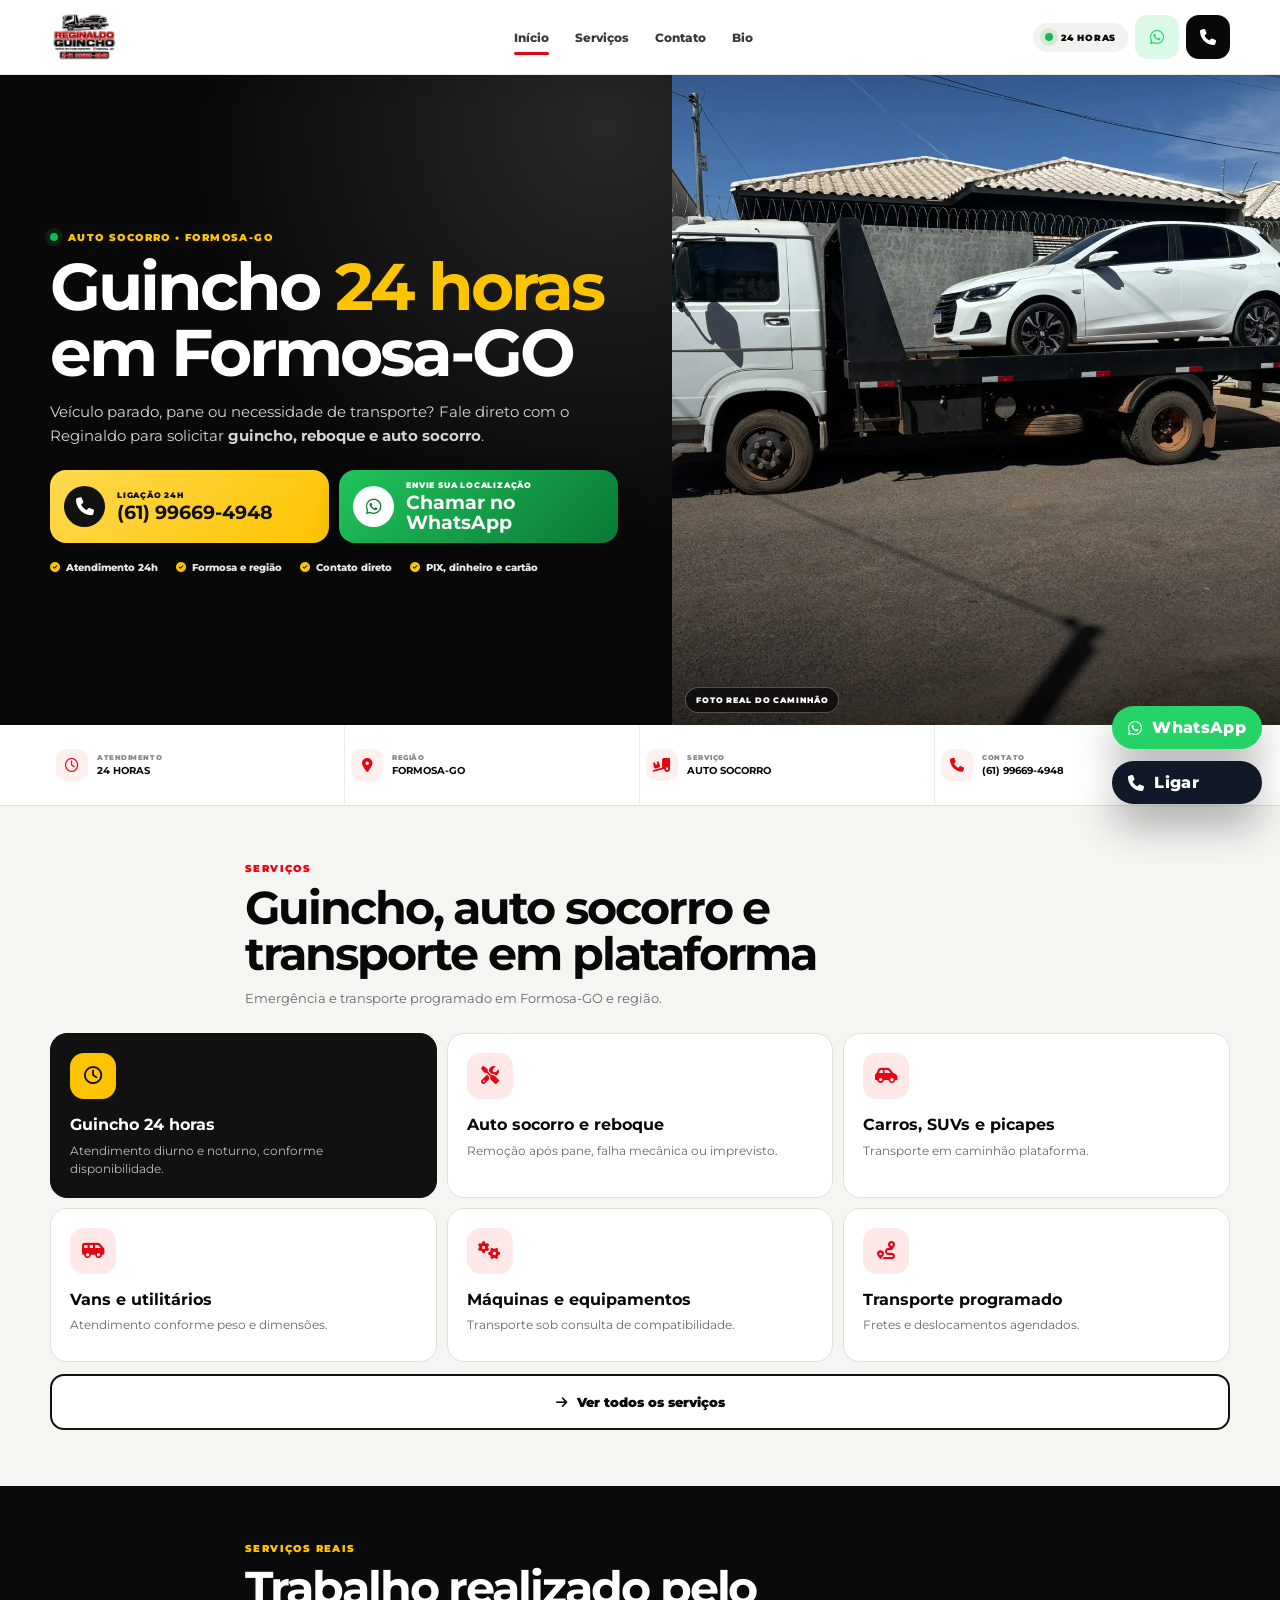
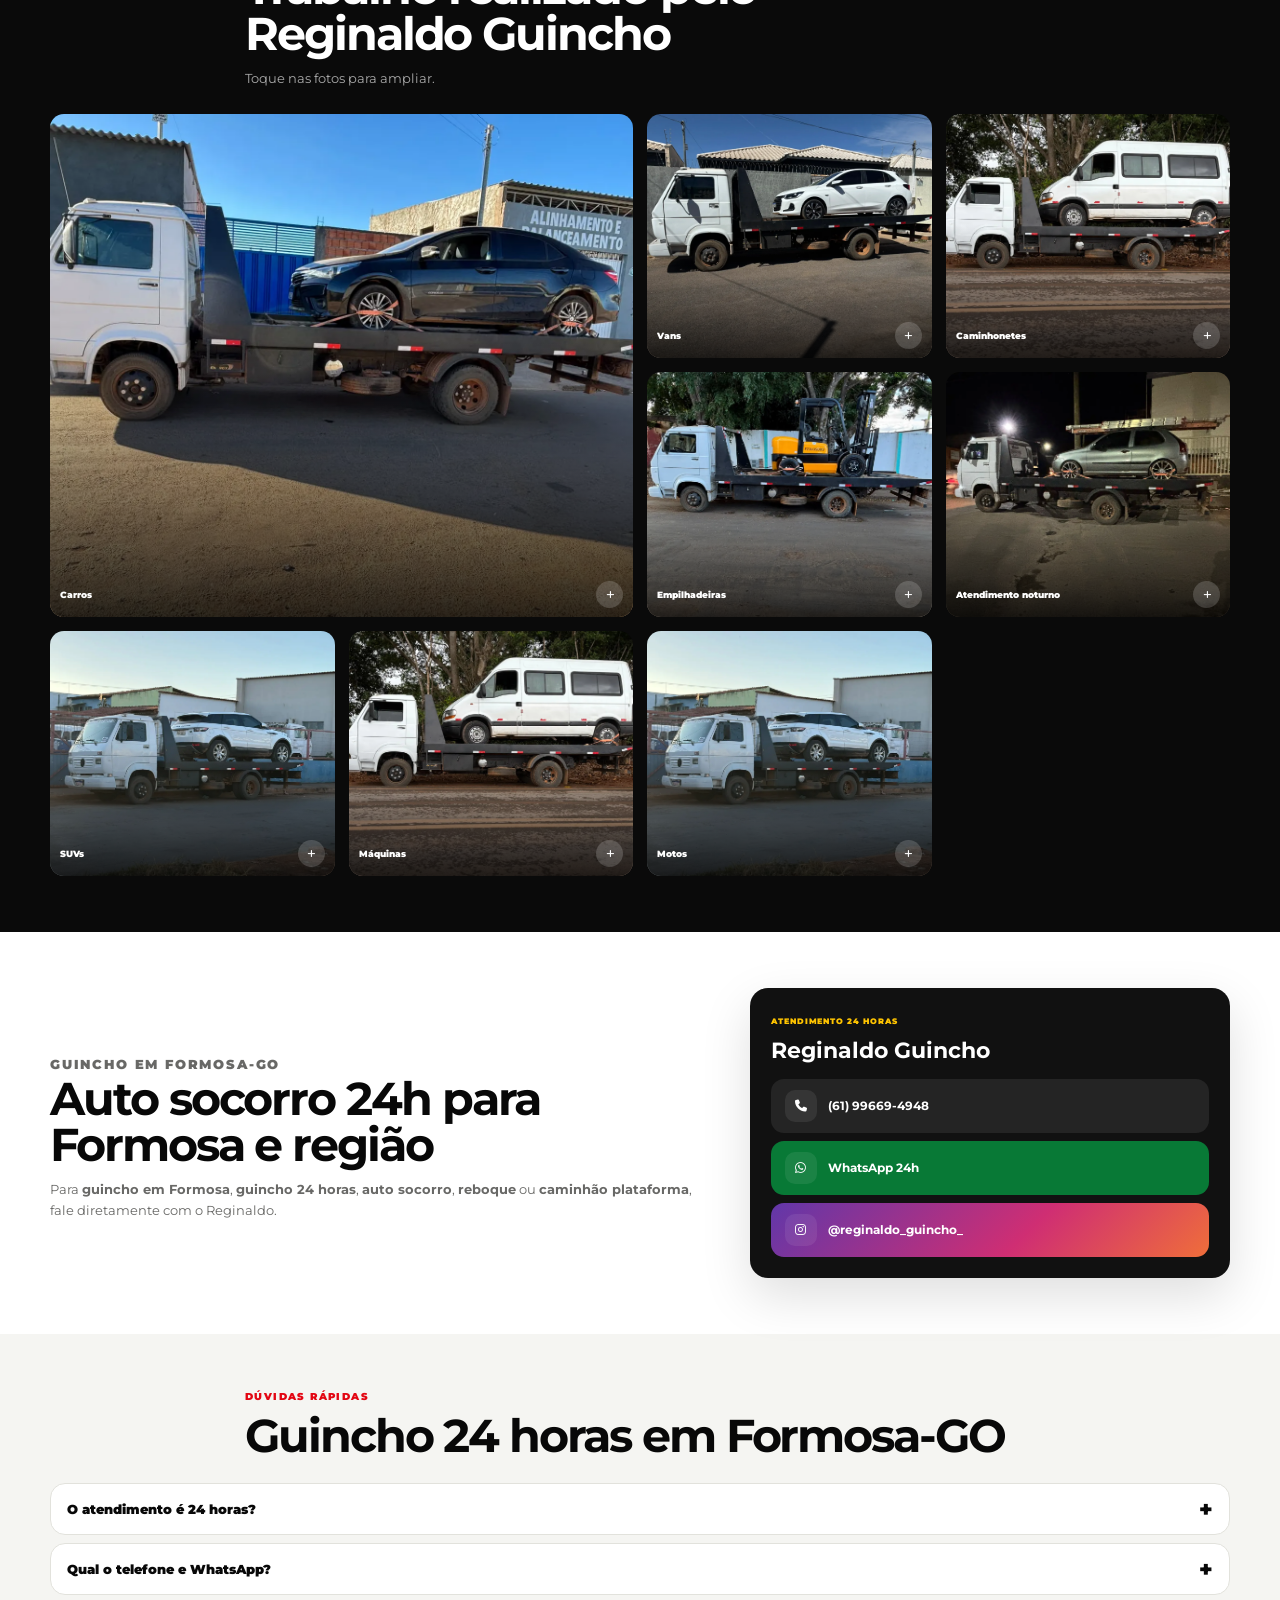
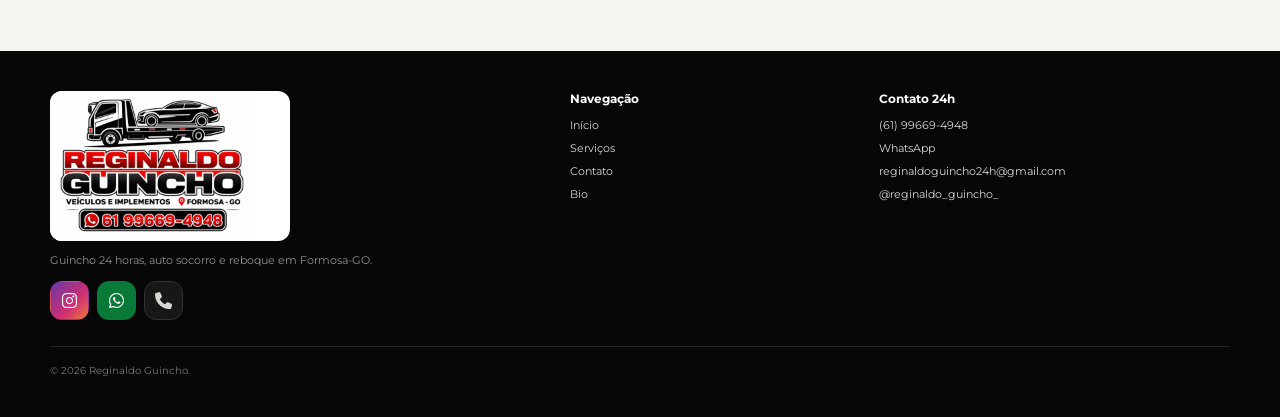
==== commit 8658dc24: "Atualiza SEO, Open Graph, Twitter Card e email" ====
--- a/index.html
+++ b/index.html
@@ -1 +1 @@
-<!doctype html><html lang="pt-BR"><head><meta charset="utf-8"><meta name="viewport" content="width=device-width,initial-scale=1,viewport-fit=cover"><title>Guincho 24 Horas em Formosa-GO | Reginaldo Guincho</title><meta name="description" content="Guincho 24 horas em Formosa-GO e região. Auto socorro, reboque e caminhão plataforma. Ligue ou chame no WhatsApp: (61) 99669-4948."><meta name="keywords" content="guincho 24 horas Formosa GO, auto socorro Formosa, reboque Formosa, guincho perto de mim, socorro veicular, caminhão plataforma, Reginaldo Guincho"><meta name="robots" content="index,follow,max-image-preview:large,max-snippet:-1"><meta name="theme-color" content="#080808"><meta name="geo.region" content="BR-GO"><meta name="geo.placename" content="Formosa"><link rel="canonical" href="/"><meta property="og:type" content="website"><meta property="og:locale" content="pt_BR"><meta property="og:site_name" content="Reginaldo Guincho"><meta property="og:title" content="Guincho 24 Horas em Formosa-GO | Reginaldo Guincho"><meta property="og:description" content="Auto socorro, reboque e guincho 24h. (61) 99669-4948."><meta property="og:image" content="/assets/logo-reginaldo-guincho.webp"><meta name="twitter:card" content="summary_large_image"><link rel="icon" href="/assets/favicon-32.png"><link rel="manifest" href="/site.webmanifest"><link rel="preload" href="/assets/hero-carro.webp" as="image" fetchpriority="high"><link rel="preconnect" href="https://fonts.googleapis.com"><link rel="preconnect" href="https://cdnjs.cloudflare.com" crossorigin><link href="https://fonts.googleapis.com/css2?family=Montserrat:wght@400;500;600;700;800;900&display=swap" rel="stylesheet"><link rel="stylesheet" href="https://cdnjs.cloudflare.com/ajax/libs/font-awesome/6.5.2/css/all.min.css"><link rel="stylesheet" href="/styles.css"><script async src="https://www.googletagmanager.com/gtag/js?id=AW-18313851023"></script><script>window.dataLayer=window.dataLayer||[];function gtag(){dataLayer.push(arguments)}gtag('js',new Date());gtag('config','AW-18313851023');</script><script type="application/ld+json">{"@context":"https://schema.org","@type":["AutomotiveBusiness","LocalBusiness"],"name":"Reginaldo Guincho","alternateName":"Auto Socorro Reginaldo Guincho","description":"Guincho 24 horas, auto socorro, reboque e transporte de veículos em Formosa-GO e região.","telephone":"+55 61 99669-4948","image":"/assets/logo-reginaldo-guincho.webp","logo":"/assets/logo-reginaldo-guincho.webp","sameAs":["https://www.instagram.com/reginaldo_guincho_"],"paymentAccepted":"PIX, dinheiro, cartão","areaServed":{"@type":"City","name":"Formosa","containedInPlace":{"@type":"State","name":"Goiás"}},"openingHours":"Mo-Su 00:00-23:59"}</script><script type="application/ld+json">{"@context":"https://schema.org","@type":"FAQPage","mainEntity":[{"@type":"Question","name":"O Reginaldo Guincho atende 24 horas?","acceptedAnswer":{"@type":"Answer","text":"O serviço é divulgado como atendimento 24 horas, conforme disponibilidade operacional."}},{"@type":"Question","name":"Qual o telefone do guincho em Formosa-GO?","acceptedAnswer":{"@type":"Answer","text":"Telefone e WhatsApp: (61) 99669-4948."}}]}</script></head><body><a class="skip-link" href="#conteudo">Pular para o conteúdo</a><header class="site-header"><div class="header-inner"><a class="brand" href="/"><img src="/assets/logo-reginaldo-guincho.webp" alt="Reginaldo Guincho" width="1200" height="900"></a><nav class="desktop-nav" aria-label="Navegação principal"><a href="/" aria-current="page">Início</a><a href="/servicos/">Serviços</a><a href="/contato/">Contato</a><a href="/bio/">Bio</a></nav><div class="header-tools"><span class="status-24h"><span class="live-dot"></span>24 HORAS</span><a class="icon-btn header-social header-whatsapp track-whatsapp" data-location="header_whatsapp" href="https://wa.me/5561996694948?text=Ol%C3%A1%2C%20Reginaldo!%20Preciso%20de%20guincho." target="_blank" rel="noopener noreferrer" aria-label="WhatsApp"><i class="fa-brands fa-whatsapp"></i></a><a class="header-call track-call" data-location="header_call" href="tel:+5561996694948" aria-label="Ligar"><i class="fa-solid fa-phone"></i></a><button class="icon-btn menu-toggle" type="button" data-menu-toggle aria-expanded="false" aria-controls="mobile-menu" aria-label="Abrir menu"><i class="fa-solid fa-bars"></i></button></div></div><nav class="mobile-menu" id="mobile-menu" data-mobile-menu><a href="/" aria-current="page"><i class="fa-solid fa-house"></i> Início</a><a href="/servicos/"><i class="fa-solid fa-truck-ramp-box"></i> Serviços</a><a href="/contato/"><i class="fa-solid fa-headset"></i> Contato</a><a href="/bio/"><i class="fa-solid fa-address-card"></i> Bio</a><a class="instagram-link track-instagram" data-location="mobile_instagram" href="https://www.instagram.com/reginaldo_guincho_?utm_source=site" target="_blank" rel="noopener noreferrer"><i class="fa-brands fa-instagram"></i> @reginaldo_guincho_</a></nav></header><main id="conteudo"><section class="hero"><div class="hero-grid"><div class="hero-panel"><div class="page-width hero-content"><p class="eyebrow"><span class="live-dot"></span>AUTO SOCORRO • FORMOSA-GO</p><h1>Guincho <mark>24 horas</mark> em Formosa-GO</h1><p class="hero-copy">Veículo parado, pane ou necessidade de transporte? Fale direto com o Reginaldo para solicitar <strong>guincho, reboque e auto socorro</strong>.</p><div class="hero-actions"><a class="action-button action-call track-call track-cta" data-location="hero_call" href="tel:+5561996694948"><span class="action-icon"><i class="fa-solid fa-phone"></i></span><span><small>LIGAÇÃO 24H</small><strong>(61) 99669-4948</strong></span></a><a class="action-button action-whatsapp track-whatsapp track-cta" data-location="hero_whatsapp" href="https://wa.me/5561996694948?text=Ol%C3%A1%2C%20Reginaldo!%20Preciso%20de%20guincho.%20Localiza%C3%A7%C3%A3o%3A%20____%20Ve%C3%ADculo%3A%20____" target="_blank" rel="noopener noreferrer"><span class="action-icon"><i class="fa-brands fa-whatsapp"></i></span><span><small>ENVIE SUA LOCALIZAÇÃO</small><strong>Chamar no WhatsApp</strong></span></a></div><ul class="hero-trust"><li><i class="fa-solid fa-circle-check"></i> Atendimento 24h</li><li><i class="fa-solid fa-circle-check"></i> Formosa e região</li><li><i class="fa-solid fa-circle-check"></i> Contato direto</li><li><i class="fa-solid fa-circle-check"></i> PIX, dinheiro e cartão</li></ul></div></div><div class="hero-media"><img src="/assets/hero-carro.webp" alt="Caminhão plataforma do Reginaldo Guincho em Formosa-GO" fetchpriority="high"><span class="photo-label">FOTO REAL DO CAMINHÃO</span></div></div></section><section class="emergency-strip"><div class="page-width emergency-grid"><div class="emergency-item"><span class="emergency-icon"><i class="fa-regular fa-clock"></i></span><div><small>ATENDIMENTO</small><strong>24 HORAS</strong></div></div><div class="emergency-item"><span class="emergency-icon"><i class="fa-solid fa-location-dot"></i></span><div><small>REGIÃO</small><strong>FORMOSA-GO</strong></div></div><div class="emergency-item"><span class="emergency-icon"><i class="fa-solid fa-truck-ramp-box"></i></span><div><small>SERVIÇO</small><strong>AUTO SOCORRO</strong></div></div><div class="emergency-item"><span class="emergency-icon"><i class="fa-solid fa-phone"></i></span><div><small>CONTATO</small><strong>(61) 99669-4948</strong></div></div></div></section><section class="content-section services-preview reveal"><div class="page-width section-heading"><p class="kicker">SERVIÇOS</p><h2>Guincho, auto socorro e transporte em plataforma</h2><p>Emergência e transporte programado em Formosa-GO e região.</p></div><div class="page-width services-grid"><article class="service-card featured"><span class="service-icon-box"><i class="fa-regular fa-clock"></i></span><h3>Guincho 24 horas</h3><p>Atendimento diurno e noturno, conforme disponibilidade.</p></article><article class="service-card"><span class="service-icon-box"><i class="fa-solid fa-screwdriver-wrench"></i></span><h3>Auto socorro e reboque</h3><p>Remoção após pane, falha mecânica ou imprevisto.</p></article><article class="service-card"><span class="service-icon-box"><i class="fa-solid fa-car-side"></i></span><h3>Carros, SUVs e picapes</h3><p>Transporte em caminhão plataforma.</p></article><article class="service-card"><span class="service-icon-box"><i class="fa-solid fa-van-shuttle"></i></span><h3>Vans e utilitários</h3><p>Atendimento conforme peso e dimensões.</p></article><article class="service-card"><span class="service-icon-box"><i class="fa-solid fa-gears"></i></span><h3>Máquinas e equipamentos</h3><p>Transporte sob consulta de compatibilidade.</p></article><article class="service-card"><span class="service-icon-box"><i class="fa-solid fa-route"></i></span><h3>Transporte programado</h3><p>Fretes e deslocamentos agendados.</p></article></div><div class="page-width"><a class="outline-cta" href="/servicos/"><i class="fa-solid fa-arrow-right"></i> Ver todos os serviços</a></div></section><section class="content-section gallery-section reveal"><div class="page-width section-heading light-heading"><p class="kicker">SERVIÇOS REAIS</p><h2>Trabalho realizado pelo Reginaldo Guincho</h2><p>Toque nas fotos para ampliar.</p></div><div class="page-width gallery-grid gallery-grid--rich"><button class="gallery-item gallery-main" type="button" data-full="/assets/corolla.webp" data-label="Transporte de carro"><img src="/assets/corolla.webp" alt="Reginaldo Guincho transportando carro em caminhão plataforma" loading="lazy"><span>Carros <i class="fa-solid fa-plus"></i></span></button><button class="gallery-item" type="button" data-full="/assets/van.webp" data-label="Transporte de van"><img src="/assets/van.webp" alt="Reginaldo Guincho transportando van em caminhão plataforma" loading="lazy"><span>Vans <i class="fa-solid fa-plus"></i></span></button><button class="gallery-item" type="button" data-full="/assets/suv.webp" data-label="Transporte de SUV"><img src="/assets/suv.webp" alt="Reginaldo Guincho transportando SUV em Formosa-GO" loading="lazy"><span>SUVs e picapes <i class="fa-solid fa-plus"></i></span></button><button class="gallery-item" type="button" data-full="/assets/empilhadeira.webp" data-label="Transporte de equipamento"><img src="/assets/empilhadeira.webp" alt="Reginaldo Guincho transportando empilhadeira" loading="lazy"><span>Equipamentos <i class="fa-solid fa-plus"></i></span></button><button class="gallery-item" type="button" data-full="/assets/noturno.webp" data-label="Atendimento noturno"><img src="/assets/noturno.webp" alt="Atendimento noturno de guincho em Formosa-GO" loading="lazy"><span>Atendimento noturno <i class="fa-solid fa-plus"></i></span></button></div></section><section class="content-section local-section reveal"><div class="page-width local-layout"><div><p class="kicker">GUINCHO EM FORMOSA-GO</p><h2>Auto socorro 24h para Formosa e região</h2><p>Para <strong>guincho em Formosa</strong>, <strong>guincho 24 horas</strong>, <strong>auto socorro</strong>, <strong>reboque</strong> ou <strong>caminhão plataforma</strong>, fale diretamente com o Reginaldo.</p></div><aside class="contact-card"><span class="contact-card-label">ATENDIMENTO 24 HORAS</span><h3>Reginaldo Guincho</h3><a class="contact-line track-call" data-location="local_call" href="tel:+5561996694948"><span class="contact-line-icon"><i class="fa-solid fa-phone"></i></span><strong>(61) 99669-4948</strong></a><a class="contact-line whatsapp track-whatsapp" data-location="local_whatsapp" href="https://wa.me/5561996694948" target="_blank" rel="noopener noreferrer"><span class="contact-line-icon"><i class="fa-brands fa-whatsapp"></i></span><strong>WhatsApp 24h</strong></a><a class="contact-line instagram track-instagram" data-location="local_instagram" href="https://www.instagram.com/reginaldo_guincho_?utm_source=site" target="_blank" rel="noopener noreferrer"><span class="contact-line-icon"><i class="fa-brands fa-instagram"></i></span><strong>@reginaldo_guincho_</strong></a></aside></div></section><section class="content-section faq-section reveal"><div class="page-width section-heading"><p class="kicker">DÚVIDAS RÁPIDAS</p><h2>Guincho 24 horas em Formosa-GO</h2></div><div class="page-width faq-list"><details><summary>O atendimento é 24 horas?</summary><p>O serviço é divulgado como 24 horas, sujeito à disponibilidade operacional, localização e tipo de veículo.</p></details><details><summary>Qual o telefone e WhatsApp?</summary><p><strong>(61) 99669-4948</strong>.</p></details></div></section></main><footer class="footer"><div class="page-width footer-grid"><div class="footer-brand"><img src="/assets/logo-reginaldo-guincho.webp" alt="Reginaldo Guincho"><p>Guincho 24 horas, auto socorro e reboque em Formosa-GO.</p><div class="footer-socials"><a class="instagram track-instagram" data-location="footer_instagram" href="https://www.instagram.com/reginaldo_guincho_?utm_source=site" target="_blank" rel="noopener noreferrer" aria-label="Instagram"><i class="fa-brands fa-instagram"></i></a><a class="whatsapp track-whatsapp" data-location="footer_whatsapp" href="https://wa.me/5561996694948" target="_blank" rel="noopener noreferrer" aria-label="WhatsApp"><i class="fa-brands fa-whatsapp"></i></a><a class="track-call" data-location="footer_phone" href="tel:+5561996694948" aria-label="Telefone"><i class="fa-solid fa-phone"></i></a></div></div><nav class="footer-links"><strong>Navegação</strong><a href="/">Início</a><a href="/servicos/">Serviços</a><a href="/contato/">Contato</a><a href="/bio/">Bio</a></nav><div class="footer-contact"><strong>Contato 24h</strong><a href="tel:+5561996694948">(61) 99669-4948</a><a href="https://wa.me/5561996694948">WhatsApp</a><a href="https://www.instagram.com/reginaldo_guincho_?utm_source=site" target="_blank" rel="noopener noreferrer">@reginaldo_guincho_</a></div></div><div class="page-width footer-bottom">© <span id="current-year">2026</span> Reginaldo Guincho.</div></footer><div class="lightbox" id="lightbox" role="dialog" aria-modal="true" aria-labelledby="lightbox-caption" hidden><button class="lightbox-close" id="lightbox-close" aria-label="Fechar">×</button><figure><img id="lightbox-image" src="/assets/corolla.webp" alt=""><figcaption id="lightbox-caption"></figcaption></figure></div><div class="floating-quick-actions" aria-label="Contato rápido"><a class="floating-quick whatsapp track-whatsapp track-cta" data-location="floating_whatsapp" href="https://wa.me/5561996694948?text=Ol%C3%A1%2C%20Reginaldo!%20Preciso%20de%20guincho.%20Minha%20localiza%C3%A7%C3%A3o%20%C3%A9%3A%20____%20Ve%C3%ADculo%3A%20____" target="_blank" rel="noopener noreferrer" aria-label="Chamar no WhatsApp"><i class="fa-brands fa-whatsapp"></i><span>WhatsApp</span></a><a class="floating-quick phone track-call" data-location="floating_phone" href="tel:+5561996694948" aria-label="Ligar agora"><i class="fa-solid fa-phone"></i><span>Ligar</span></a></div><nav class="mobile-contact-bar"><a class="mobile-call track-call" data-location="mobile_call" href="tel:+5561996694948"><i class="fa-solid fa-phone"></i> LIGAR</a><a class="mobile-whatsapp track-whatsapp" data-location="mobile_whatsapp" href="https://wa.me/5561996694948" target="_blank" rel="noopener noreferrer"><i class="fa-brands fa-whatsapp"></i> WHATSAPP</a></nav><script src="/script.js" defer></script></body></html>+<!doctype html><html lang="pt-BR"><head><meta charset="utf-8"><meta name="viewport" content="width=device-width,initial-scale=1,viewport-fit=cover"><title>Reginaldo Guincho 24 Horas em Formosa - GO | Auto Socorro</title><meta name="description" content="Guincho 24 horas em Formosa - GO. Auto socorro, transporte de carros, veículos e implementos. Atendimento rápido pelo WhatsApp: (61) 99669-4948."><meta name="keywords" content="guincho 24 horas Formosa GO, guincho em Formosa GO, auto socorro Formosa GO, reboque em Formosa, transporte de veículos, transporte de implementos, guincho para carros, socorro veicular 24 horas, Reginaldo Guincho"><meta name="robots" content="index,follow,max-image-preview:large,max-snippet:-1"><meta name="theme-color" content="#080808"><meta name="geo.region" content="BR-GO"><meta name="geo.placename" content="Formosa"><link rel="canonical" href="https://reginaldo-guincho.vercel.app/"><meta property="og:type" content="website"><meta property="og:locale" content="pt_BR"><meta property="og:site_name" content="Reginaldo Guincho"><meta property="og:title" content="Reginaldo Guincho 24 Horas em Formosa - GO"><meta property="og:description" content="Guincho 24 horas, auto socorro e transporte de veículos e implementos em Formosa - GO. Atendimento rápido pelo WhatsApp: (61) 99669-4948."><meta property="og:image" content="https://reginaldo-guincho.vercel.app/og-reginaldo-guincho-24h-v2.jpg"><meta property="og:image:alt" content="Reginaldo Guincho 24 Horas em Formosa - GO"><meta property="og:image:type" content="image/jpeg"><meta property="og:image:width" content="1672"><meta property="og:image:height" content="941"><meta property="og:url" content="https://reginaldo-guincho.vercel.app/"><meta name="twitter:card" content="summary_large_image"><meta name="twitter:title" content="Reginaldo Guincho 24 Horas em Formosa - GO"><meta name="twitter:description" content="Guincho 24 horas, auto socorro e transporte de veículos e implementos em Formosa - GO. Ligue ou chame no WhatsApp: (61) 99669-4948."><meta name="twitter:image" content="https://reginaldo-guincho.vercel.app/og-reginaldo-guincho-24h-v2.jpg"><meta name="twitter:image:alt" content="Reginaldo Guincho 24 Horas em Formosa - GO"><link rel="icon" href="/assets/favicon-32.png"><link rel="manifest" href="/site.webmanifest"><link rel="preload" href="/assets/hero-carro.webp" as="image" fetchpriority="high"><link rel="preconnect" href="https://fonts.googleapis.com"><link rel="preconnect" href="https://cdnjs.cloudflare.com" crossorigin><link href="https://fonts.googleapis.com/css2?family=Montserrat:wght@400;500;600;700;800;900&display=swap" rel="stylesheet"><link rel="stylesheet" href="https://cdnjs.cloudflare.com/ajax/libs/font-awesome/6.5.2/css/all.min.css"><link rel="stylesheet" href="/styles.css"><script async src="https://www.googletagmanager.com/gtag/js?id=AW-18313851023"></script><script>window.dataLayer=window.dataLayer||[];function gtag(){dataLayer.push(arguments)}gtag('js',new Date());gtag('config','AW-18313851023');</script><script type="application/ld+json">{"@context":"https://schema.org","@type":["AutomotiveBusiness","LocalBusiness"],"name":"Reginaldo Guincho","alternateName":"Auto Socorro Reginaldo Guincho","description":"Guincho 24 horas, auto socorro, reboque e transporte de veículos em Formosa-GO e região.","telephone":"+55 61 99669-4948","email":"reginaldoguincho24h@gmail.com","url":"https://reginaldo-guincho.vercel.app/","image":"https://reginaldo-guincho.vercel.app/og-reginaldo-guincho-24h-v2.jpg","logo":"/assets/logo-reginaldo-guincho.webp","sameAs":["https://www.instagram.com/reginaldo_guincho_"],"paymentAccepted":"PIX, dinheiro, cartão","areaServed":{"@type":"City","name":"Formosa","containedInPlace":{"@type":"State","name":"Goiás"}},"openingHours":"Mo-Su 00:00-23:59"}</script><script type="application/ld+json">{"@context":"https://schema.org","@type":"FAQPage","mainEntity":[{"@type":"Question","name":"O Reginaldo Guincho atende 24 horas?","acceptedAnswer":{"@type":"Answer","text":"O serviço é divulgado como atendimento 24 horas, conforme disponibilidade operacional."}},{"@type":"Question","name":"Qual o telefone do guincho em Formosa-GO?","acceptedAnswer":{"@type":"Answer","text":"Telefone e WhatsApp: (61) 99669-4948."}}]}</script></head><body><a class="skip-link" href="#conteudo">Pular para o conteúdo</a><header class="site-header"><div class="header-inner"><a class="brand" href="/"><img src="/assets/logo-reginaldo-guincho.webp" alt="Reginaldo Guincho" width="1200" height="900"></a><nav class="desktop-nav" aria-label="Navegação principal"><a href="/" aria-current="page">Início</a><a href="/servicos/">Serviços</a><a href="/contato/">Contato</a><a href="/bio/">Bio</a></nav><div class="header-tools"><span class="status-24h"><span class="live-dot"></span>24 HORAS</span><a class="icon-btn header-social header-whatsapp track-whatsapp" data-location="header_whatsapp" href="https://wa.me/5561996694948?text=Ol%C3%A1%2C%20Reginaldo!%20Preciso%20de%20guincho." target="_blank" rel="noopener noreferrer" aria-label="WhatsApp"><i class="fa-brands fa-whatsapp"></i></a><a class="header-call track-call" data-location="header_call" href="tel:+5561996694948" aria-label="Ligar"><i class="fa-solid fa-phone"></i></a><button class="icon-btn menu-toggle" type="button" data-menu-toggle aria-expanded="false" aria-controls="mobile-menu" aria-label="Abrir menu"><i class="fa-solid fa-bars"></i></button></div></div><nav class="mobile-menu" id="mobile-menu" data-mobile-menu><a href="/" aria-current="page"><i class="fa-solid fa-house"></i> Início</a><a href="/servicos/"><i class="fa-solid fa-truck-ramp-box"></i> Serviços</a><a href="/contato/"><i class="fa-solid fa-headset"></i> Contato</a><a href="/bio/"><i class="fa-solid fa-address-card"></i> Bio</a><a class="instagram-link track-instagram" data-location="mobile_instagram" href="https://www.instagram.com/reginaldo_guincho_?utm_source=site" target="_blank" rel="noopener noreferrer"><i class="fa-brands fa-instagram"></i> @reginaldo_guincho_</a></nav></header><main id="conteudo"><section class="hero"><div class="hero-grid"><div class="hero-panel"><div class="page-width hero-content"><p class="eyebrow"><span class="live-dot"></span>AUTO SOCORRO • FORMOSA-GO</p><h1>Guincho <mark>24 horas</mark> em Formosa-GO</h1><p class="hero-copy">Veículo parado, pane ou necessidade de transporte? Fale direto com o Reginaldo para solicitar <strong>guincho, reboque e auto socorro</strong>.</p><div class="hero-actions"><a class="action-button action-call track-call track-cta" data-location="hero_call" href="tel:+5561996694948"><span class="action-icon"><i class="fa-solid fa-phone"></i></span><span><small>LIGAÇÃO 24H</small><strong>(61) 99669-4948</strong></span></a><a class="action-button action-whatsapp track-whatsapp track-cta" data-location="hero_whatsapp" href="https://wa.me/5561996694948?text=Ol%C3%A1%2C%20Reginaldo!%20Preciso%20de%20guincho.%20Localiza%C3%A7%C3%A3o%3A%20____%20Ve%C3%ADculo%3A%20____" target="_blank" rel="noopener noreferrer"><span class="action-icon"><i class="fa-brands fa-whatsapp"></i></span><span><small>ENVIE SUA LOCALIZAÇÃO</small><strong>Chamar no WhatsApp</strong></span></a></div><ul class="hero-trust"><li><i class="fa-solid fa-circle-check"></i> Atendimento 24h</li><li><i class="fa-solid fa-circle-check"></i> Formosa e região</li><li><i class="fa-solid fa-circle-check"></i> Contato direto</li><li><i class="fa-solid fa-circle-check"></i> PIX, dinheiro e cartão</li></ul></div></div><div class="hero-media"><img src="/assets/hero-carro.webp" alt="Caminhão plataforma do Reginaldo Guincho em Formosa-GO" fetchpriority="high"><span class="photo-label">FOTO REAL DO CAMINHÃO</span></div></div></section><section class="emergency-strip"><div class="page-width emergency-grid"><div class="emergency-item"><span class="emergency-icon"><i class="fa-regular fa-clock"></i></span><div><small>ATENDIMENTO</small><strong>24 HORAS</strong></div></div><div class="emergency-item"><span class="emergency-icon"><i class="fa-solid fa-location-dot"></i></span><div><small>REGIÃO</small><strong>FORMOSA-GO</strong></div></div><div class="emergency-item"><span class="emergency-icon"><i class="fa-solid fa-truck-ramp-box"></i></span><div><small>SERVIÇO</small><strong>AUTO SOCORRO</strong></div></div><div class="emergency-item"><span class="emergency-icon"><i class="fa-solid fa-phone"></i></span><div><small>CONTATO</small><strong>(61) 99669-4948</strong></div></div></div></section><section class="content-section services-preview reveal"><div class="page-width section-heading"><p class="kicker">SERVIÇOS</p><h2>Guincho, auto socorro e transporte em plataforma</h2><p>Emergência e transporte programado em Formosa-GO e região.</p></div><div class="page-width services-grid"><article class="service-card featured"><span class="service-icon-box"><i class="fa-regular fa-clock"></i></span><h3>Guincho 24 horas</h3><p>Atendimento diurno e noturno, conforme disponibilidade.</p></article><article class="service-card"><span class="service-icon-box"><i class="fa-solid fa-screwdriver-wrench"></i></span><h3>Auto socorro e reboque</h3><p>Remoção após pane, falha mecânica ou imprevisto.</p></article><article class="service-card"><span class="service-icon-box"><i class="fa-solid fa-car-side"></i></span><h3>Carros, SUVs e picapes</h3><p>Transporte em caminhão plataforma.</p></article><article class="service-card"><span class="service-icon-box"><i class="fa-solid fa-van-shuttle"></i></span><h3>Vans e utilitários</h3><p>Atendimento conforme peso e dimensões.</p></article><article class="service-card"><span class="service-icon-box"><i class="fa-solid fa-gears"></i></span><h3>Máquinas e equipamentos</h3><p>Transporte sob consulta de compatibilidade.</p></article><article class="service-card"><span class="service-icon-box"><i class="fa-solid fa-route"></i></span><h3>Transporte programado</h3><p>Fretes e deslocamentos agendados.</p></article></div><div class="page-width"><a class="outline-cta" href="/servicos/"><i class="fa-solid fa-arrow-right"></i> Ver todos os serviços</a></div></section><section class="content-section gallery-section reveal"><div class="page-width section-heading light-heading"><p class="kicker">SERVIÇOS REAIS</p><h2>Trabalho realizado pelo Reginaldo Guincho</h2><p>Toque nas fotos para ampliar.</p></div><div class="page-width gallery-grid gallery-grid--rich"><button class="gallery-item gallery-main" data-full="/assets/corolla.webp" data-label="Transporte de sedã em caminhão plataforma"><img src="/assets/corolla.webp" alt="Guincho transportando carro sedã em Formosa-GO" loading="lazy"><span>Carros <i class="fa-solid fa-plus"></i></span></button><button class="gallery-item" data-full="/assets/hero-carro.webp" data-label="Transporte de van utilitária"><img src="/assets/hero-carro.webp" alt="Guincho transportando van utilitária" loading="lazy"><span>Vans <i class="fa-solid fa-plus"></i></span></button><button class="gallery-item" data-full="/assets/van.webp" data-label="Transporte de caminhonete"><img src="/assets/van.webp" alt="Guincho transportando caminhonete" loading="lazy"><span>Caminhonetes <i class="fa-solid fa-plus"></i></span></button><button class="gallery-item" data-full="/assets/empilhadeira.webp" data-label="Transporte de empilhadeira"><img src="/assets/empilhadeira.webp" alt="Guincho transportando empilhadeira" loading="lazy"><span>Empilhadeiras <i class="fa-solid fa-plus"></i></span></button><button class="gallery-item" data-full="/assets/noturno.webp" data-label="Atendimento noturno"><img src="/assets/noturno.webp" alt="Atendimento noturno de guincho" loading="lazy"><span>Atendimento noturno <i class="fa-solid fa-plus"></i></span></button><button class="gallery-item" data-full="/assets/suv.webp" data-label="Transporte de SUV"><img src="/assets/suv.webp" alt="Guincho transportando SUV" loading="lazy"><span>SUVs <i class="fa-solid fa-plus"></i></span></button><button class="gallery-item" data-full="/assets/van.webp" data-label="Transporte de maquinário"><img src="/assets/van.webp" alt="Guincho transportando maquinário vermelho" loading="lazy"><span>Máquinas <i class="fa-solid fa-plus"></i></span></button><button class="gallery-item" data-full="/assets/suv.webp" data-label="Transporte de moto"><img src="/assets/suv.webp" alt="Guincho transportando motocicleta" loading="lazy"><span>Motos <i class="fa-solid fa-plus"></i></span></button></div></section><section class="content-section local-section reveal"><div class="page-width local-layout"><div><p class="kicker">GUINCHO EM FORMOSA-GO</p><h2>Auto socorro 24h para Formosa e região</h2><p>Para <strong>guincho em Formosa</strong>, <strong>guincho 24 horas</strong>, <strong>auto socorro</strong>, <strong>reboque</strong> ou <strong>caminhão plataforma</strong>, fale diretamente com o Reginaldo.</p></div><aside class="contact-card"><span class="contact-card-label">ATENDIMENTO 24 HORAS</span><h3>Reginaldo Guincho</h3><a class="contact-line track-call" data-location="local_call" href="tel:+5561996694948"><span class="contact-line-icon"><i class="fa-solid fa-phone"></i></span><strong>(61) 99669-4948</strong></a><a class="contact-line whatsapp track-whatsapp" data-location="local_whatsapp" href="https://wa.me/5561996694948" target="_blank" rel="noopener noreferrer"><span class="contact-line-icon"><i class="fa-brands fa-whatsapp"></i></span><strong>WhatsApp 24h</strong></a><a class="contact-line instagram track-instagram" data-location="local_instagram" href="https://www.instagram.com/reginaldo_guincho_?utm_source=site" target="_blank" rel="noopener noreferrer"><span class="contact-line-icon"><i class="fa-brands fa-instagram"></i></span><strong>@reginaldo_guincho_</strong></a></aside></div></section><section class="content-section faq-section reveal"><div class="page-width section-heading"><p class="kicker">DÚVIDAS RÁPIDAS</p><h2>Guincho 24 horas em Formosa-GO</h2></div><div class="page-width faq-list"><details><summary>O atendimento é 24 horas?</summary><p>O serviço é divulgado como 24 horas, sujeito à disponibilidade operacional, localização e tipo de veículo.</p></details><details><summary>Qual o telefone e WhatsApp?</summary><p><strong>(61) 99669-4948</strong>.</p></details></div></section></main><footer class="footer"><div class="page-width footer-grid"><div class="footer-brand"><img src="/assets/logo-reginaldo-guincho.webp" alt="Reginaldo Guincho"><p>Guincho 24 horas, auto socorro e reboque em Formosa-GO.</p><div class="footer-socials"><a class="instagram track-instagram" data-location="footer_instagram" href="https://www.instagram.com/reginaldo_guincho_?utm_source=site" target="_blank" rel="noopener noreferrer" aria-label="Instagram"><i class="fa-brands fa-instagram"></i></a><a class="whatsapp track-whatsapp" data-location="footer_whatsapp" href="https://wa.me/5561996694948" target="_blank" rel="noopener noreferrer" aria-label="WhatsApp"><i class="fa-brands fa-whatsapp"></i></a><a class="track-call" data-location="footer_phone" href="tel:+5561996694948" aria-label="Telefone"><i class="fa-solid fa-phone"></i></a></div></div><nav class="footer-links"><strong>Navegação</strong><a href="/">Início</a><a href="/servicos/">Serviços</a><a href="/contato/">Contato</a><a href="/bio/">Bio</a></nav><div class="footer-contact"><strong>Contato 24h</strong><a href="tel:+5561996694948">(61) 99669-4948</a><a href="https://wa.me/5561996694948">WhatsApp</a><a href="mailto:reginaldoguincho24h@gmail.com">reginaldoguincho24h@gmail.com</a><a href="https://www.instagram.com/reginaldo_guincho_?utm_source=site" target="_blank" rel="noopener noreferrer">@reginaldo_guincho_</a></div></div><div class="page-width footer-bottom">© <span id="current-year">2026</span> Reginaldo Guincho.</div></footer><div class="lightbox" id="lightbox" role="dialog" aria-modal="true" aria-labelledby="lightbox-caption" hidden><button class="lightbox-close" id="lightbox-close" aria-label="Fechar">×</button><figure><img id="lightbox-image" src="/assets/corolla.webp" alt=""><figcaption id="lightbox-caption"></figcaption></figure></div><div class="floating-quick-actions" aria-label="Contato rápido"><a class="floating-quick whatsapp track-whatsapp track-cta" data-location="floating_whatsapp" href="https://wa.me/5561996694948?text=Ol%C3%A1%2C%20Reginaldo!%20Preciso%20de%20guincho.%20Minha%20localiza%C3%A7%C3%A3o%20%C3%A9%3A%20____%20Ve%C3%ADculo%3A%20____" target="_blank" rel="noopener noreferrer" aria-label="Chamar no WhatsApp"><i class="fa-brands fa-whatsapp"></i><span>WhatsApp</span></a><a class="floating-quick phone track-call" data-location="floating_phone" href="tel:+5561996694948" aria-label="Ligar agora"><i class="fa-solid fa-phone"></i><span>Ligar</span></a></div><nav class="mobile-contact-bar"><a class="mobile-call track-call" data-location="mobile_call" href="tel:+5561996694948"><i class="fa-solid fa-phone"></i> LIGAR</a><a class="mobile-whatsapp track-whatsapp" data-location="mobile_whatsapp" href="https://wa.me/5561996694948" target="_blank" rel="noopener noreferrer"><i class="fa-brands fa-whatsapp"></i> WHATSAPP</a></nav><script src="/script.js" defer></script></body></html>
--- a/styles.css
+++ b/styles.css
@@ -1 +1 @@
-:root{--black:#080808;--black-2:#121212;--graphite:#1d1d1f;--red:#e30613;--red-dark:#a90009;--yellow:#ffc400;--green:#18a84e;--green-dark:#087936;--white:#fff;--off:#f5f5f2;--muted:#686866;--line:#e2e2dc;--max:1180px;--radius:20px;--shadow:0 18px 50px rgba(0,0,0,.13);}*,*::before,*::after{box-sizing:border-box;}html{scroll-behavior:smooth;scroll-padding-top:84px;}body{margin:0;min-width:320px;overflow-x:clip;background:var(--white);color:var(--black);font-family:"Montserrat",Arial,Helvetica,sans-serif;-webkit-font-smoothing:antialiased;text-rendering:optimizeLegibility;}body.menu-open,body.modal-open{overflow:hidden;}a{color:inherit;text-decoration:none;}img{display:block;max-width:100%;}button,input,textarea,select{font:inherit;}button,a{-webkit-tap-highlight-color:transparent;}button{color:inherit;}svg,i{flex:0 0 auto;}.page-width{width:min(calc(100% - 28px),var(--max));margin-inline:auto;min-width:0;}.skip-link{position:fixed;z-index:1000;left:14px;top:-90px;padding:12px 16px;border-radius:12px;background:var(--yellow);color:#111;font-weight:900;}.skip-link:focus{top:14px;}:focus-visible{outline:3px solid var(--yellow);outline-offset:3px;}.site-header{position:sticky;z-index:100;top:0;border-bottom:1px solid rgba(0,0,0,.08);background:rgba(255,255,255,.96);box-shadow:0 7px 25px rgba(0,0,0,.07);backdrop-filter:blur(16px);}.header-inner{min-height:74px;width:min(calc(100% - 22px),var(--max));margin:auto;display:flex;align-items:center;justify-content:space-between;gap:10px;}.brand{min-width:0;display:flex;align-items:center;}.brand img{width:clamp(132px,39vw,184px);height:50px;object-fit:contain;object-position:left center;border-radius:9px;}.desktop-nav{display:none;align-items:center;gap:26px;}.desktop-nav a{position:relative;padding:27px 0;color:#3b3b3a;font-size:12px;font-weight:800;}.desktop-nav a::after{content:"";position:absolute;left:0;right:100%;bottom:17px;height:3px;border-radius:999px;background:var(--red);transition:right .2s ease;}.desktop-nav a:hover::after,.desktop-nav a[aria-current="page"]::after{right:0;}.header-tools{display:flex;align-items:center;gap:7px;}.status-24h{display:none;align-items:center;gap:8px;padding:9px 12px;border-radius:999px;background:#f2f2ef;font-size:9px;font-weight:900;letter-spacing:.08em;}.live-dot{width:8px;height:8px;border-radius:50%;background:#19b653;box-shadow:0 0 0 5px rgba(25,182,83,.14);}.icon-btn,.header-call{width:44px;height:44px;display:grid;place-items:center;border:0;border-radius:13px;cursor:pointer;}.header-social{display:none;color:var(--white);background:linear-gradient(135deg,#8a2be2,#e1306c 60%,#f77737);}.header-call{color:#fff;background:var(--black);}.menu-toggle{background:#f0f0ed;}.mobile-menu{display:grid;gap:6px;max-height:0;padding:0 12px;overflow:hidden;border-top:1px solid transparent;background:#fff;transition:max-height .25s ease,padding .25s ease,border-color .25s ease;}.mobile-menu.open{max-height:430px;padding:10px 12px 14px;border-color:#ededeb;}.mobile-menu a{min-height:48px;display:flex;align-items:center;gap:11px;padding:0 14px;border-radius:12px;background:#f6f6f3;font-size:13px;font-weight:800;}.mobile-menu a[aria-current="page"]{color:#fff;background:#111;}.mobile-menu .instagram-link{color:#fff;background:linear-gradient(135deg,#7337bd,#d92d73 58%,#f77737);}.eyebrow,.kicker{margin:0 0 10px;color:var(--red);font-size:10px;font-weight:900;letter-spacing:.14em;text-transform:uppercase;}.eyebrow{display:inline-flex;align-items:center;gap:10px;color:var(--yellow);}.hero h1,.page-hero h1,.section-heading h2,.split-heading h2,.local-layout h2,.final-cta h2{margin:0;line-height:1;letter-spacing:-.045em;text-wrap:balance;}.hero h1,.page-hero h1{font-size:clamp(36px,10.7vw,66px);}.section-heading h2,.split-heading h2,.local-layout h2,.final-cta h2{font-size:clamp(29px,8.4vw,46px);}mark{color:var(--yellow);background:transparent;}.section-heading{max-width:790px;margin-bottom:24px;}.section-heading>p:last-child,.split-heading>p,.local-layout>div>p{margin:11px 0 0;color:var(--muted);font-size:13px;line-height:1.65;}.content-section{padding:56px 0;}.hero{color:#fff;background:#0a0a0a;}.hero-grid{display:grid;min-width:0;}.hero-media{position:relative;min-width:0;height:clamp(235px,65vw,330px);overflow:hidden;background:#222;}.hero-media::after{content:"";position:absolute;inset:35% 0 0;background:linear-gradient(transparent,rgba(0,0,0,.75));pointer-events:none;}.hero-media img{width:100%;height:100%;object-fit:cover;object-position:center;}.photo-label{position:absolute;z-index:2;left:13px;bottom:12px;padding:7px 10px;border:1px solid rgba(255,255,255,.28);border-radius:999px;background:rgba(0,0,0,.62);font-size:8px;font-weight:900;letter-spacing:.11em;}.hero-panel{min-width:0;background:radial-gradient(circle at 90% 8%,#282828,#090909 48%);}.hero-content{padding:28px 0 34px;}.hero-copy{max-width:670px;margin:14px 0 0;color:#d4d4d0;font-size:14px;line-height:1.62;}.hero-actions,.page-hero-actions{display:grid;gap:10px;margin-top:22px;}.action-button{min-width:0;min-height:66px;display:flex;align-items:center;gap:12px;padding:10px 14px;border-radius:16px;font-weight:900;box-shadow:0 12px 28px rgba(0,0,0,.22);}.action-button .action-icon{flex:0 0 41px;width:41px;height:41px;display:grid;place-items:center;border-radius:50%;font-size:18px;}.action-button span:last-child{min-width:0;}.action-button small,.action-button strong{display:block;}.action-button small{margin-bottom:3px;font-size:8px;letter-spacing:.1em;}.action-button strong{font-size:clamp(15px,4.2vw,19px);line-height:1.05;overflow-wrap:anywhere;}.action-call{color:#101010;background:linear-gradient(135deg,#ffd94f,var(--yellow));}.action-call .action-icon{color:#fff;background:#111;}.action-whatsapp{color:#fff;background:linear-gradient(135deg,#21c45b,var(--green-dark));}.action-whatsapp .action-icon{color:var(--green-dark);background:#fff;}.hero-trust{display:grid;grid-template-columns:1fr 1fr;gap:8px;margin:18px 0 0;padding:0;list-style:none;color:#e8e8e5;font-size:10px;font-weight:800;}.hero-trust li{display:flex;align-items:center;gap:6px;min-width:0;}.hero-trust i{color:var(--yellow);}.emergency-strip{border-bottom:1px solid var(--line);background:#fff;}.emergency-grid{display:grid;grid-template-columns:1fr 1fr;}.emergency-item{min-width:0;min-height:80px;display:flex;align-items:center;gap:9px;padding:12px 6px;border-bottom:1px solid #ecece9;}.emergency-item:nth-child(odd){border-right:1px solid #ecece9;}.emergency-icon{flex:0 0 32px;width:32px;height:32px;display:grid;place-items:center;border-radius:10px;color:var(--red);background:#fff0f0;font-size:14px;}.emergency-item small,.emergency-item strong{display:block;}.emergency-item small{color:#8b8b86;font-size:7px;font-weight:900;letter-spacing:.08em;}.emergency-item strong{margin-top:3px;font-size:10px;line-height:1.15;overflow-wrap:anywhere;}.quick-help,.services-preview,.faq-section{background:var(--off);}.split-heading,.local-layout{display:grid;gap:17px;}.steps-grid,.services-grid,.contact-methods,.service-detail-grid{display:grid;gap:10px;}.step-card{display:grid;grid-template-columns:44px minmax(0,1fr);gap:12px;align-items:center;padding:15px;border:1px solid var(--line);border-radius:16px;background:#fff;}.step-number{width:44px;height:44px;display:grid;place-items:center;border-radius:13px;color:#fff;background:#111;font-size:11px;font-weight:900;}.step-card h3,.step-card p{margin:0;}.step-card h3{font-size:14px;}.step-card p{margin-top:5px;color:var(--muted);font-size:11px;line-height:1.45;}.wide-cta,.outline-cta{min-height:56px;display:flex;align-items:center;justify-content:center;gap:10px;margin-top:12px;padding:0 16px;border-radius:14px;font-size:13px;font-weight:900;text-align:center;}.wide-cta{color:#fff;background:var(--green);}.outline-cta{border:2px solid #111;background:#fff;}.service-card{min-width:0;min-height:154px;padding:19px;border:1px solid var(--line);border-radius:17px;background:#fff;}.service-icon-box{width:46px;height:46px;display:grid;place-items:center;margin-bottom:16px;border-radius:14px;color:var(--red);background:#ffe8e8;font-size:18px;}.service-card h3,.service-card p{margin:0;}.service-card h3{font-size:16px;line-height:1.2;}.service-card p{margin-top:7px;color:var(--muted);font-size:12px;line-height:1.52;}.service-card.featured{color:#fff;border-color:#111;background:#111;}.service-card.featured .service-icon-box{color:#111;background:var(--yellow);}.service-card.featured p{color:#bebeb8;}.gallery-section{color:#fff;background:#0a0a0a;}.light-heading .kicker{color:var(--yellow);}.light-heading>p:last-child,.dark-section .split-heading>p{color:#aaa;}.gallery-grid{display:grid;grid-template-columns:1fr 1fr;gap:8px;}.gallery-item{position:relative;min-width:0;aspect-ratio:1/.86;padding:0;overflow:hidden;border:0;border-radius:14px;cursor:zoom-in;background:#222;}.gallery-item.gallery-main{grid-column:1/-1;aspect-ratio:16/10;}.gallery-item img{width:100%;height:100%;object-fit:cover;transition:transform .35s ease;}.gallery-item::after{content:"";position:absolute;inset:45% 0 0;background:linear-gradient(transparent,rgba(0,0,0,.82));pointer-events:none;}.gallery-item>span{position:absolute;z-index:2;left:10px;right:10px;bottom:9px;display:flex;align-items:center;justify-content:space-between;gap:8px;font-size:9px;font-weight:900;text-align:left;}.gallery-item>span i{width:27px;height:27px;display:grid;place-items:center;border-radius:50%;background:rgba(255,255,255,.17);}.gallery-item:hover img{transform:scale(1.025);}.local-section{background:#fff;}.contact-card{min-width:0;padding:21px;border-radius:18px;color:#fff;background:#111;box-shadow:var(--shadow);}.contact-card-label{color:var(--yellow);font-size:8px;font-weight:900;letter-spacing:.12em;}.contact-card h3{margin:9px 0 15px;font-size:22px;}.contact-line{min-width:0;min-height:54px;display:flex;align-items:center;gap:11px;margin-top:8px;padding:0 14px;border-radius:13px;background:#242424;font-size:12px;font-weight:800;}.contact-line .contact-line-icon{width:32px;height:32px;display:grid;place-items:center;border-radius:10px;background:rgba(255,255,255,.08);}.contact-line.whatsapp{background:var(--green-dark);}.contact-line.instagram{background:linear-gradient(135deg,#6137a9,#cf2e73 58%,#ef6e3a);}.faq-list{display:grid;gap:8px;}.faq-list details{border:1px solid var(--line);border-radius:15px;background:#fff;overflow:hidden;}.faq-list summary{position:relative;padding:17px 46px 17px 16px;cursor:pointer;list-style:none;font-size:13px;font-weight:900;}.faq-list summary::-webkit-details-marker{display:none;}.faq-list summary::after{content:"+";position:absolute;right:16px;top:50%;transform:translateY(-50%);font-size:22px;}.faq-list details[open] summary::after{content:"−";}.faq-list p{margin:0;padding:0 16px 17px;color:var(--muted);font-size:12px;line-height:1.58;}.page-hero{padding:42px 0;color:#fff;background:radial-gradient(circle at 90% 10%,#252525,#090909 50%);}.page-hero-grid{display:grid;gap:25px;align-items:center;min-width:0;}.page-hero p{max-width:680px;color:#c9c9c4;font-size:13px;line-height:1.62;}.page-hero-image{min-width:0;overflow:hidden;border:1px solid rgba(255,255,255,.09);border-radius:18px;box-shadow:0 22px 50px rgba(0,0,0,.28);}.page-hero-image img{width:100%;aspect-ratio:16/10;object-fit:cover;}.service-detail-grid{grid-template-columns:minmax(0,1fr);}.service-detail{min-width:0;display:grid;grid-template-columns:48px minmax(0,1fr);gap:13px;padding:16px;border:1px solid var(--line);border-radius:16px;background:#fff;}.service-detail .service-detail-icon{width:48px;height:48px;display:grid;place-items:center;border-radius:14px;color:#fff;background:#111;font-size:18px;}.service-detail h2,.service-detail p{margin:0;}.service-detail h2{font-size:17px;line-height:1.2;}.service-detail p{margin-top:6px;color:var(--muted);font-size:11px;line-height:1.52;}.keyword-line{color:var(--red-dark) !important;font-size:10px !important;font-weight:800;}.dark-section{color:#fff;background:#111;}.info-cards{display:grid;grid-template-columns:1fr 1fr;gap:8px;}.info-card{min-width:0;padding:16px;border:1px solid #303030;border-radius:15px;background:#1a1a1a;}.info-card i{color:var(--yellow);font-size:18px;}.info-card h3{margin:10px 0 0;font-size:14px;}.info-card p{margin:5px 0 0;color:#aaa;font-size:10px;line-height:1.45;}.contact-methods{grid-template-columns:minmax(0,1fr);}.contact-method{min-width:0;display:grid;grid-template-columns:50px minmax(0,1fr) auto;gap:12px;align-items:center;padding:16px;border:1px solid var(--line);border-radius:17px;background:#fff;box-shadow:0 8px 28px rgba(0,0,0,.04);}.contact-method-icon{width:50px;height:50px;display:grid;place-items:center;border-radius:15px;color:#fff;background:#111;font-size:20px;}.contact-method.whatsapp .contact-method-icon{background:var(--green);}.contact-method.instagram .contact-method-icon{background:linear-gradient(135deg,#7038ae,#d72e71 60%,#f2763f);}.contact-method small,.contact-method strong,.contact-method p{display:block;margin:0;}.contact-method small{color:var(--muted);font-size:8px;font-weight:900;letter-spacing:.1em;}.contact-method strong{margin-top:4px;font-size:15px;line-height:1.2;overflow-wrap:anywhere;}.contact-method p{margin-top:4px;color:var(--muted);font-size:10px;line-height:1.35;}.contact-method>i:last-child{color:#999;font-size:12px;}.social-panel{display:grid;gap:12px;padding:20px;border-radius:18px;color:#fff;background:linear-gradient(145deg,#191919,#090909);}.social-panel h3,.social-panel p{margin:0;}.social-panel p{color:#aaa;font-size:12px;line-height:1.55;}.social-buttons{display:grid;grid-template-columns:1fr 1fr;gap:8px;}.social-btn{min-width:0;min-height:54px;display:flex;align-items:center;justify-content:center;gap:8px;padding:0 12px;border-radius:13px;font-size:11px;font-weight:900;}.social-btn.instagram{background:linear-gradient(135deg,#7b38b5,#d92f73 60%,#f6793c);}.social-btn.whatsapp{background:var(--green-dark);}.final-cta{padding:54px 0 62px;color:#fff;text-align:center;background:linear-gradient(145deg,#151515,#070707);}.final-cta p{max-width:630px;margin:12px auto 0;color:#aaa;font-size:12px;line-height:1.55;}.final-cta .hero-actions{max-width:760px;margin-inline:auto;}.footer{padding:40px 0 92px;color:#d8d8d3;background:#070707;}.footer-grid{display:grid;gap:28px;}.footer-brand img{width:min(240px,100%);max-height:150px;object-fit:contain;object-position:left center;border-radius:12px;background:#fff;}.footer-brand p{max-width:390px;margin:11px 0 0;color:#91918d;font-size:11px;line-height:1.55;}.footer-links,.footer-contact{display:flex;flex-direction:column;gap:9px;font-size:11px;}.footer-links strong,.footer-contact strong{margin-bottom:3px;color:#fff;font-size:12px;}.footer-socials{display:flex;gap:8px;margin-top:12px;}.footer-socials a{width:39px;height:39px;display:grid;place-items:center;border:1px solid #323232;border-radius:12px;background:#171717;font-size:17px;}.footer-socials a.instagram{color:#fff;background:linear-gradient(135deg,#6738a7,#cf2f72 60%,#ef7540);border-color:transparent;}.footer-socials a.whatsapp{color:#fff;background:var(--green-dark);border-color:transparent;}.footer-bottom{margin-top:26px;padding-top:17px;border-top:1px solid #242424;color:#777;font-size:10px;}.mobile-contact-bar{position:fixed;z-index:95;left:0;right:0;bottom:0;min-height:64px;display:grid;grid-template-columns:.9fr 1.1fr;padding-bottom:env(safe-area-inset-bottom);box-shadow:0 -8px 25px rgba(0,0,0,.2);}.mobile-contact-bar a{min-width:0;display:flex;align-items:center;justify-content:center;gap:8px;color:#fff;font-size:11px;font-weight:900;}.mobile-call{background:#111;}.mobile-whatsapp{background:var(--green-dark);}.lightbox[hidden]{display:none;}.lightbox{position:fixed;z-index:999;inset:0;display:grid;place-items:center;padding:18px;background:rgba(0,0,0,.93);}.lightbox figure{width:min(100%,980px);margin:0;color:#fff;}.lightbox img{width:100%;max-height:78vh;object-fit:contain;border-radius:14px;}.lightbox figcaption{padding-top:10px;text-align:center;font-size:11px;}.lightbox-close{position:fixed;top:14px;right:14px;width:44px;height:44px;border:0;border-radius:50%;color:#111;background:#fff;font-size:24px;}.reveal{opacity:0;transform:translateY(14px);transition:opacity .5s ease,transform .5s ease;}.reveal.visible{opacity:1;transform:none;}@media (min-width:640px){body{padding-bottom:0;}.status-24h{display:inline-flex;}.header-social{display:grid;}.hero-actions,.page-hero-actions{grid-template-columns:1fr 1fr;}.hero-trust{grid-template-columns:repeat(4,auto);justify-content:start;gap:18px;}.emergency-grid{grid-template-columns:repeat(4,1fr);}.emergency-item{border-bottom:0;border-right:1px solid #ecece9 !important;}.emergency-item:last-child{border-right:0 !important;}.steps-grid{grid-template-columns:repeat(3,1fr);}.step-card{grid-template-columns:1fr;align-content:start;}.services-grid{grid-template-columns:repeat(2,minmax(0,1fr));}.gallery-grid{grid-template-columns:repeat(3,1fr);}.gallery-item.gallery-main{grid-column:span 2;grid-row:span 2;aspect-ratio:auto;min-height:100%;}.service-detail-grid{grid-template-columns:repeat(2,minmax(0,1fr));}.contact-methods{grid-template-columns:repeat(3,minmax(0,1fr));}.contact-method{grid-template-columns:48px minmax(0,1fr);}.contact-method>i:last-child{display:none;}.footer-grid{grid-template-columns:1.4fr .8fr 1fr;}.mobile-contact-bar{display:none;}.footer{padding-bottom:40px;}}@media (min-width:900px){.menu-toggle{display:none;}.mobile-menu{display:none;}.desktop-nav{display:flex;}.hero-grid{grid-template-columns:1.05fr .95fr;min-height:650px;}.hero-media{height:auto;min-height:650px;order:2;}.hero-panel{display:flex;align-items:center;order:1;}.hero-content{padding:62px 0;padding-left:max(0px,calc((100vw - var(--max)) / 2));width:min(92%,680px);margin-left:14px;}.hero-copy{font-size:15px;}.split-heading{grid-template-columns:1.15fr .85fr;align-items:end;}.services-grid{grid-template-columns:repeat(3,minmax(0,1fr));}.local-layout{grid-template-columns:1.15fr .85fr;align-items:center;gap:50px;}.page-hero-grid{grid-template-columns:1.05fr .95fr;gap:48px;}.page-hero{padding:58px 0;}.service-detail-grid{grid-template-columns:repeat(2,minmax(0,1fr));gap:12px;}.info-cards{grid-template-columns:repeat(4,1fr);}}@media (min-width:1180px){.hero-content{margin-left:0;}}@media (max-width:359px){.page-width{width:min(calc(100% - 18px),var(--max));}.header-inner{width:calc(100% - 14px);}.brand img{width:122px;}.header-tools{gap:5px;}.icon-btn,.header-call{width:41px;height:41px;}.hero-trust{grid-template-columns:1fr;}.emergency-grid{grid-template-columns:1fr;}.emergency-item:nth-child(odd){border-right:0;}.gallery-grid{grid-template-columns:1fr;}.gallery-item.gallery-main{grid-column:auto;}.info-cards,.social-buttons{grid-template-columns:1fr;}}@media (prefers-reduced-motion:reduce){html{scroll-behavior:auto;}.reveal{opacity:1;transform:none;transition:none;}.gallery-item img{transition:none;}}+:root{--black:#080808;--black-2:#121212;--graphite:#1d1d1f;--red:#e30613;--red-dark:#a90009;--yellow:#ffc400;--green:#18a84e;--green-dark:#087936;--white:#fff;--off:#f5f5f2;--muted:#686866;--line:#e2e2dc;--max:1180px;--radius:20px;--shadow:0 18px 50px rgba(0,0,0,.13);}*,*::before,*::after{box-sizing:border-box;}html{scroll-behavior:smooth;scroll-padding-top:84px;}body{margin:0;min-width:320px;overflow-x:clip;background:var(--white);color:var(--black);font-family:"Montserrat",Arial,Helvetica,sans-serif;-webkit-font-smoothing:antialiased;text-rendering:optimizeLegibility;}body.menu-open,body.modal-open{overflow:hidden;}a{color:inherit;text-decoration:none;}img{display:block;max-width:100%;}button,input,textarea,select{font:inherit;}button,a{-webkit-tap-highlight-color:transparent;}button{color:inherit;}svg,i{flex:0 0 auto;}.page-width{width:min(calc(100% - 28px),var(--max));margin-inline:auto;min-width:0;}.skip-link{position:fixed;z-index:1000;left:14px;top:-90px;padding:12px 16px;border-radius:12px;background:var(--yellow);color:#111;font-weight:900;}.skip-link:focus{top:14px;}:focus-visible{outline:3px solid var(--yellow);outline-offset:3px;}.site-header{position:sticky;z-index:100;top:0;border-bottom:1px solid rgba(0,0,0,.08);background:rgba(255,255,255,.96);box-shadow:0 7px 25px rgba(0,0,0,.07);backdrop-filter:blur(16px);}.header-inner{min-height:74px;width:min(calc(100% - 22px),var(--max));margin:auto;display:flex;align-items:center;justify-content:space-between;gap:10px;}.brand{min-width:0;display:flex;align-items:center;}.brand img{width:clamp(132px,39vw,184px);height:50px;object-fit:contain;object-position:left center;border-radius:9px;}.desktop-nav{display:none;align-items:center;gap:26px;}.desktop-nav a{position:relative;padding:27px 0;color:#3b3b3a;font-size:12px;font-weight:800;}.desktop-nav a::after{content:"";position:absolute;left:0;right:100%;bottom:17px;height:3px;border-radius:999px;background:var(--red);transition:right .2s ease;}.desktop-nav a:hover::after,.desktop-nav a[aria-current="page"]::after{right:0;}.header-tools{display:flex;align-items:center;gap:7px;}.status-24h{display:none;align-items:center;gap:8px;padding:9px 12px;border-radius:999px;background:#f2f2ef;font-size:9px;font-weight:900;letter-spacing:.08em;}.live-dot{width:8px;height:8px;border-radius:50%;background:#19b653;box-shadow:0 0 0 5px rgba(25,182,83,.14);}.icon-btn,.header-call{width:44px;height:44px;display:grid;place-items:center;border:0;border-radius:13px;cursor:pointer;}.header-social{display:none;color:var(--white);background:linear-gradient(135deg,#8a2be2,#e1306c 60%,#f77737);}.header-call{color:#fff;background:var(--black);}.menu-toggle{background:#f0f0ed;}.mobile-menu{display:grid;gap:6px;max-height:0;padding:0 12px;overflow:hidden;border-top:1px solid transparent;background:#fff;transition:max-height .25s ease,padding .25s ease,border-color .25s ease;}.mobile-menu.open{max-height:430px;padding:10px 12px 14px;border-color:#ededeb;}.mobile-menu a{min-height:48px;display:flex;align-items:center;gap:11px;padding:0 14px;border-radius:12px;background:#f6f6f3;font-size:13px;font-weight:800;}.mobile-menu a[aria-current="page"]{color:#fff;background:#111;}.mobile-menu .instagram-link{color:#fff;background:linear-gradient(135deg,#7337bd,#d92d73 58%,#f77737);}.eyebrow,.kicker{margin:0 0 10px;color:var(--red);font-size:10px;font-weight:900;letter-spacing:.14em;text-transform:uppercase;}.eyebrow{display:inline-flex;align-items:center;gap:10px;color:var(--yellow);}.hero h1,.page-hero h1,.section-heading h2,.split-heading h2,.local-layout h2,.final-cta h2{margin:0;line-height:1;letter-spacing:-.045em;text-wrap:balance;}.hero h1,.page-hero h1{font-size:clamp(36px,10.7vw,66px);}.section-heading h2,.split-heading h2,.local-layout h2,.final-cta h2{font-size:clamp(29px,8.4vw,46px);}mark{color:var(--yellow);background:transparent;}.section-heading{max-width:790px;margin-bottom:24px;}.section-heading>p:last-child,.split-heading>p,.local-layout>div>p{margin:11px 0 0;color:var(--muted);font-size:13px;line-height:1.65;}.content-section{padding:56px 0;}.hero{color:#fff;background:#0a0a0a;}.hero-grid{display:grid;min-width:0;}.hero-media{position:relative;min-width:0;height:clamp(235px,65vw,330px);overflow:hidden;background:#222;}.hero-media::after{content:"";position:absolute;inset:35% 0 0;background:linear-gradient(transparent,rgba(0,0,0,.75));pointer-events:none;}.hero-media img{width:100%;height:100%;object-fit:cover;object-position:center;}.photo-label{position:absolute;z-index:2;left:13px;bottom:12px;padding:7px 10px;border:1px solid rgba(255,255,255,.28);border-radius:999px;background:rgba(0,0,0,.62);font-size:8px;font-weight:900;letter-spacing:.11em;}.hero-panel{min-width:0;background:radial-gradient(circle at 90% 8%,#282828,#090909 48%);}.hero-content{padding:28px 0 34px;}.hero-copy{max-width:670px;margin:14px 0 0;color:#d4d4d0;font-size:14px;line-height:1.62;}.hero-actions,.page-hero-actions{display:grid;gap:10px;margin-top:22px;}.action-button{min-width:0;min-height:66px;display:flex;align-items:center;gap:12px;padding:10px 14px;border-radius:16px;font-weight:900;box-shadow:0 12px 28px rgba(0,0,0,.22);}.action-button .action-icon{flex:0 0 41px;width:41px;height:41px;display:grid;place-items:center;border-radius:50%;font-size:18px;}.action-button span:last-child{min-width:0;}.action-button small,.action-button strong{display:block;}.action-button small{margin-bottom:3px;font-size:8px;letter-spacing:.1em;}.action-button strong{font-size:clamp(15px,4.2vw,19px);line-height:1.05;overflow-wrap:anywhere;}.action-call{color:#101010;background:linear-gradient(135deg,#ffd94f,var(--yellow));}.action-call .action-icon{color:#fff;background:#111;}.action-whatsapp{color:#fff;background:linear-gradient(135deg,#21c45b,var(--green-dark));}.action-whatsapp .action-icon{color:var(--green-dark);background:#fff;}.hero-trust{display:grid;grid-template-columns:1fr 1fr;gap:8px;margin:18px 0 0;padding:0;list-style:none;color:#e8e8e5;font-size:10px;font-weight:800;}.hero-trust li{display:flex;align-items:center;gap:6px;min-width:0;}.hero-trust i{color:var(--yellow);}.emergency-strip{border-bottom:1px solid var(--line);background:#fff;}.emergency-grid{display:grid;grid-template-columns:1fr 1fr;}.emergency-item{min-width:0;min-height:80px;display:flex;align-items:center;gap:9px;padding:12px 6px;border-bottom:1px solid #ecece9;}.emergency-item:nth-child(odd){border-right:1px solid #ecece9;}.emergency-icon{flex:0 0 32px;width:32px;height:32px;display:grid;place-items:center;border-radius:10px;color:var(--red);background:#fff0f0;font-size:14px;}.emergency-item small,.emergency-item strong{display:block;}.emergency-item small{color:#8b8b86;font-size:7px;font-weight:900;letter-spacing:.08em;}.emergency-item strong{margin-top:3px;font-size:10px;line-height:1.15;overflow-wrap:anywhere;}.quick-help,.services-preview,.faq-section{background:var(--off);}.split-heading,.local-layout{display:grid;gap:17px;}.steps-grid,.services-grid,.contact-methods,.service-detail-grid{display:grid;gap:10px;}.step-card{display:grid;grid-template-columns:44px minmax(0,1fr);gap:12px;align-items:center;padding:15px;border:1px solid var(--line);border-radius:16px;background:#fff;}.step-number{width:44px;height:44px;display:grid;place-items:center;border-radius:13px;color:#fff;background:#111;font-size:11px;font-weight:900;}.step-card h3,.step-card p{margin:0;}.step-card h3{font-size:14px;}.step-card p{margin-top:5px;color:var(--muted);font-size:11px;line-height:1.45;}.wide-cta,.outline-cta{min-height:56px;display:flex;align-items:center;justify-content:center;gap:10px;margin-top:12px;padding:0 16px;border-radius:14px;font-size:13px;font-weight:900;text-align:center;}.wide-cta{color:#fff;background:var(--green);}.outline-cta{border:2px solid #111;background:#fff;}.service-card{min-width:0;min-height:154px;padding:19px;border:1px solid var(--line);border-radius:17px;background:#fff;}.service-icon-box{width:46px;height:46px;display:grid;place-items:center;margin-bottom:16px;border-radius:14px;color:var(--red);background:#ffe8e8;font-size:18px;}.service-card h3,.service-card p{margin:0;}.service-card h3{font-size:16px;line-height:1.2;}.service-card p{margin-top:7px;color:var(--muted);font-size:12px;line-height:1.52;}.service-card.featured{color:#fff;border-color:#111;background:#111;}.service-card.featured .service-icon-box{color:#111;background:var(--yellow);}.service-card.featured p{color:#bebeb8;}.gallery-section{color:#fff;background:#0a0a0a;}.light-heading .kicker{color:var(--yellow);}.light-heading>p:last-child,.dark-section .split-heading>p{color:#aaa;}.gallery-grid{display:grid;grid-template-columns:1fr 1fr;gap:8px;}.gallery-item{position:relative;min-width:0;aspect-ratio:1/.86;padding:0;overflow:hidden;border:0;border-radius:14px;cursor:zoom-in;background:#222;}.gallery-item.gallery-main{grid-column:1/-1;aspect-ratio:16/10;}.gallery-item img{width:100%;height:100%;object-fit:cover;transition:transform .35s ease;}.gallery-item::after{content:"";position:absolute;inset:45% 0 0;background:linear-gradient(transparent,rgba(0,0,0,.82));pointer-events:none;}.gallery-item>span{position:absolute;z-index:2;left:10px;right:10px;bottom:9px;display:flex;align-items:center;justify-content:space-between;gap:8px;font-size:9px;font-weight:900;text-align:left;}.gallery-item>span i{width:27px;height:27px;display:grid;place-items:center;border-radius:50%;background:rgba(255,255,255,.17);}.gallery-item:hover img{transform:scale(1.025);}.local-section{background:#fff;}.contact-card{min-width:0;padding:21px;border-radius:18px;color:#fff;background:#111;box-shadow:var(--shadow);}.contact-card-label{color:var(--yellow);font-size:8px;font-weight:900;letter-spacing:.12em;}.contact-card h3{margin:9px 0 15px;font-size:22px;}.contact-line{min-width:0;min-height:54px;display:flex;align-items:center;gap:11px;margin-top:8px;padding:0 14px;border-radius:13px;background:#242424;font-size:12px;font-weight:800;}.contact-line .contact-line-icon{width:32px;height:32px;display:grid;place-items:center;border-radius:10px;background:rgba(255,255,255,.08);}.contact-line.whatsapp{background:var(--green-dark);}.contact-line.instagram{background:linear-gradient(135deg,#6137a9,#cf2e73 58%,#ef6e3a);}.faq-list{display:grid;gap:8px;}.faq-list details{border:1px solid var(--line);border-radius:15px;background:#fff;overflow:hidden;}.faq-list summary{position:relative;padding:17px 46px 17px 16px;cursor:pointer;list-style:none;font-size:13px;font-weight:900;}.faq-list summary::-webkit-details-marker{display:none;}.faq-list summary::after{content:"+";position:absolute;right:16px;top:50%;transform:translateY(-50%);font-size:22px;}.faq-list details[open] summary::after{content:"−";}.faq-list p{margin:0;padding:0 16px 17px;color:var(--muted);font-size:12px;line-height:1.58;}.page-hero{padding:42px 0;color:#fff;background:radial-gradient(circle at 90% 10%,#252525,#090909 50%);}.page-hero-grid{display:grid;gap:25px;align-items:center;min-width:0;}.page-hero p{max-width:680px;color:#c9c9c4;font-size:13px;line-height:1.62;}.page-hero-image{min-width:0;overflow:hidden;border:1px solid rgba(255,255,255,.09);border-radius:18px;box-shadow:0 22px 50px rgba(0,0,0,.28);}.page-hero-image img{width:100%;aspect-ratio:16/10;object-fit:cover;}.service-detail-grid{grid-template-columns:minmax(0,1fr);}.service-detail{min-width:0;display:grid;grid-template-columns:48px minmax(0,1fr);gap:13px;padding:16px;border:1px solid var(--line);border-radius:16px;background:#fff;}.service-detail .service-detail-icon{width:48px;height:48px;display:grid;place-items:center;border-radius:14px;color:#fff;background:#111;font-size:18px;}.service-detail h2,.service-detail p{margin:0;}.service-detail h2{font-size:17px;line-height:1.2;}.service-detail p{margin-top:6px;color:var(--muted);font-size:11px;line-height:1.52;}.keyword-line{color:var(--red-dark) !important;font-size:10px !important;font-weight:800;}.dark-section{color:#fff;background:#111;}.info-cards{display:grid;grid-template-columns:1fr 1fr;gap:8px;}.info-card{min-width:0;padding:16px;border:1px solid #303030;border-radius:15px;background:#1a1a1a;}.info-card i{color:var(--yellow);font-size:18px;}.info-card h3{margin:10px 0 0;font-size:14px;}.info-card p{margin:5px 0 0;color:#aaa;font-size:10px;line-height:1.45;}.contact-methods{grid-template-columns:minmax(0,1fr);}.contact-method{min-width:0;display:grid;grid-template-columns:50px minmax(0,1fr) auto;gap:12px;align-items:center;padding:16px;border:1px solid var(--line);border-radius:17px;background:#fff;box-shadow:0 8px 28px rgba(0,0,0,.04);}.contact-method-icon{width:50px;height:50px;display:grid;place-items:center;border-radius:15px;color:#fff;background:#111;font-size:20px;}.contact-method.whatsapp .contact-method-icon{background:var(--green);}.contact-method.instagram .contact-method-icon{background:linear-gradient(135deg,#7038ae,#d72e71 60%,#f2763f);}.contact-method small,.contact-method strong,.contact-method p{display:block;margin:0;}.contact-method small{color:var(--muted);font-size:8px;font-weight:900;letter-spacing:.1em;}.contact-method strong{margin-top:4px;font-size:15px;line-height:1.2;overflow-wrap:anywhere;}.contact-method p{margin-top:4px;color:var(--muted);font-size:10px;line-height:1.35;}.contact-method>i:last-child{color:#999;font-size:12px;}.social-panel{display:grid;gap:12px;padding:20px;border-radius:18px;color:#fff;background:linear-gradient(145deg,#191919,#090909);}.social-panel h3,.social-panel p{margin:0;}.social-panel p{color:#aaa;font-size:12px;line-height:1.55;}.social-buttons{display:grid;grid-template-columns:1fr 1fr;gap:8px;}.social-btn{min-width:0;min-height:54px;display:flex;align-items:center;justify-content:center;gap:8px;padding:0 12px;border-radius:13px;font-size:11px;font-weight:900;}.social-btn.instagram{background:linear-gradient(135deg,#7b38b5,#d92f73 60%,#f6793c);}.social-btn.whatsapp{background:var(--green-dark);}.final-cta{padding:54px 0 62px;color:#fff;text-align:center;background:linear-gradient(145deg,#151515,#070707);}.final-cta p{max-width:630px;margin:12px auto 0;color:#aaa;font-size:12px;line-height:1.55;}.final-cta .hero-actions{max-width:760px;margin-inline:auto;}.footer{padding:40px 0 92px;color:#d8d8d3;background:#070707;}.footer-grid{display:grid;gap:28px;}.footer-brand img{width:min(240px,100%);max-height:150px;object-fit:contain;object-position:left center;border-radius:12px;background:#fff;}.footer-brand p{max-width:390px;margin:11px 0 0;color:#91918d;font-size:11px;line-height:1.55;}.footer-links,.footer-contact{display:flex;flex-direction:column;gap:9px;font-size:11px;}.footer-links strong,.footer-contact strong{margin-bottom:3px;color:#fff;font-size:12px;}.footer-socials{display:flex;gap:8px;margin-top:12px;}.footer-socials a{width:39px;height:39px;display:grid;place-items:center;border:1px solid #323232;border-radius:12px;background:#171717;font-size:17px;}.footer-socials a.instagram{color:#fff;background:linear-gradient(135deg,#6738a7,#cf2f72 60%,#ef7540);border-color:transparent;}.footer-socials a.whatsapp{color:#fff;background:var(--green-dark);border-color:transparent;}.footer-bottom{margin-top:26px;padding-top:17px;border-top:1px solid #242424;color:#777;font-size:10px;}.mobile-contact-bar{position:fixed;z-index:95;left:0;right:0;bottom:0;min-height:64px;display:grid;grid-template-columns:.9fr 1.1fr;padding-bottom:env(safe-area-inset-bottom);box-shadow:0 -8px 25px rgba(0,0,0,.2);}.mobile-contact-bar a{min-width:0;display:flex;align-items:center;justify-content:center;gap:8px;color:#fff;font-size:11px;font-weight:900;}.mobile-call{background:#111;}.mobile-whatsapp{background:var(--green-dark);}.lightbox[hidden]{display:none;}.lightbox{position:fixed;z-index:999;inset:0;display:grid;place-items:center;padding:18px;background:rgba(0,0,0,.93);}.lightbox figure{width:min(100%,980px);margin:0;color:#fff;}.lightbox img{width:100%;max-height:78vh;object-fit:contain;border-radius:14px;}.lightbox figcaption{padding-top:10px;text-align:center;font-size:11px;}.lightbox-close{position:fixed;top:14px;right:14px;width:44px;height:44px;border:0;border-radius:50%;color:#111;background:#fff;font-size:24px;}.reveal{opacity:0;transform:translateY(14px);transition:opacity .5s ease,transform .5s ease;}.reveal.visible{opacity:1;transform:none;}@media (min-width:640px){body{padding-bottom:0;}.status-24h{display:inline-flex;}.header-social{display:grid;}.hero-actions,.page-hero-actions{grid-template-columns:1fr 1fr;}.hero-trust{grid-template-columns:repeat(4,auto);justify-content:start;gap:18px;}.emergency-grid{grid-template-columns:repeat(4,1fr);}.emergency-item{border-bottom:0;border-right:1px solid #ecece9 !important;}.emergency-item:last-child{border-right:0 !important;}.steps-grid{grid-template-columns:repeat(3,1fr);}.step-card{grid-template-columns:1fr;align-content:start;}.services-grid{grid-template-columns:repeat(2,minmax(0,1fr));}.gallery-grid{grid-template-columns:repeat(3,1fr);}.gallery-item.gallery-main{grid-column:span 2;grid-row:span 2;aspect-ratio:auto;min-height:100%;}.service-detail-grid{grid-template-columns:repeat(2,minmax(0,1fr));}.contact-methods{grid-template-columns:repeat(3,minmax(0,1fr));}.contact-method{grid-template-columns:48px minmax(0,1fr);}.contact-method>i:last-child{display:none;}.footer-grid{grid-template-columns:1.4fr .8fr 1fr;}.mobile-contact-bar{display:none;}.footer{padding-bottom:40px;}}@media (min-width:900px){.menu-toggle{display:none;}.mobile-menu{display:none;}.desktop-nav{display:flex;}.hero-grid{grid-template-columns:1.05fr .95fr;min-height:650px;}.hero-media{height:auto;min-height:650px;order:2;}.hero-panel{display:flex;align-items:center;order:1;}.hero-content{padding:62px 0;padding-left:max(0px,calc((100vw - var(--max)) / 2));width:min(92%,680px);margin-left:14px;}.hero-copy{font-size:15px;}.split-heading{grid-template-columns:1.15fr .85fr;align-items:end;}.services-grid{grid-template-columns:repeat(3,minmax(0,1fr));}.local-layout{grid-template-columns:1.15fr .85fr;align-items:center;gap:50px;}.page-hero-grid{grid-template-columns:1.05fr .95fr;gap:48px;}.page-hero{padding:58px 0;}.service-detail-grid{grid-template-columns:repeat(2,minmax(0,1fr));gap:12px;}.info-cards{grid-template-columns:repeat(4,1fr);}}@media (min-width:1180px){.hero-content{margin-left:0;}}@media (max-width:359px){.page-width{width:min(calc(100% - 18px),var(--max));}.header-inner{width:calc(100% - 14px);}.brand img{width:122px;}.header-tools{gap:5px;}.icon-btn,.header-call{width:41px;height:41px;}.hero-trust{grid-template-columns:1fr;}.emergency-grid{grid-template-columns:1fr;}.emergency-item:nth-child(odd){border-right:0;}.gallery-grid{grid-template-columns:1fr;}.gallery-item.gallery-main{grid-column:auto;}.info-cards,.social-buttons{grid-template-columns:1fr;}}@media (prefers-reduced-motion:reduce){html{scroll-behavior:auto;}.reveal{opacity:1;transform:none;transition:none;}.gallery-item img{transition:none;}}.page-hero--compact .page-hero-grid{align-items:center;gap:22px;}.page-hero--compact .page-hero-copy{max-width:60ch;}.page-hero--compact .page-hero-image img{aspect-ratio:16/9;max-height:340px;object-fit:cover;}.gallery-grid--rich{grid-template-columns:repeat(2,minmax(0,1fr));gap:14px;}.gallery-grid--rich .gallery-item img{aspect-ratio:4/3;object-fit:cover;}.header-whatsapp{background:rgba(37,211,102,.16);border-color:rgba(37,211,102,.35);color:#25d366;}.floating-quick-actions{position:fixed;right:18px;bottom:96px;z-index:45;display:flex;flex-direction:column;gap:12px;}.floating-quick{display:flex;align-items:center;gap:10px;padding:12px 16px;border-radius:999px;color:#fff;font-weight:800;letter-spacing:.02em;box-shadow:0 20px 40px rgba(0,0,0,.32);animation:pulseCta 1.8s infinite;}.floating-quick i{font-size:1rem;}.floating-quick.whatsapp{background:#25d366;}.floating-quick.phone{background:#111827;}@keyframes pulseCta{0%{transform:scale(1);box-shadow:0 12px 26px rgba(0,0,0,.28);}50%{transform:scale(1.06);box-shadow:0 18px 32px rgba(0,0,0,.34);}100%{transform:scale(1);box-shadow:0 12px 26px rgba(0,0,0,.28);}}@media (min-width:980px){.page-hero--compact .page-hero-grid{grid-template-columns:minmax(0,1.05fr) minmax(360px,.95fr);}.gallery-grid--rich{grid-template-columns:repeat(4,minmax(0,1fr));}}@media (max-width:979px){.page-hero--compact .page-hero-grid{grid-template-columns:1fr;}}@media (max-width:767px){.floating-quick-actions{right:12px;bottom:86px;}.floating-quick{padding:11px 14px;font-size:.82rem;}.gallery-grid--rich{grid-template-columns:1fr 1fr;gap:10px;}.page-hero--compact .page-hero-image img{max-height:240px;}}
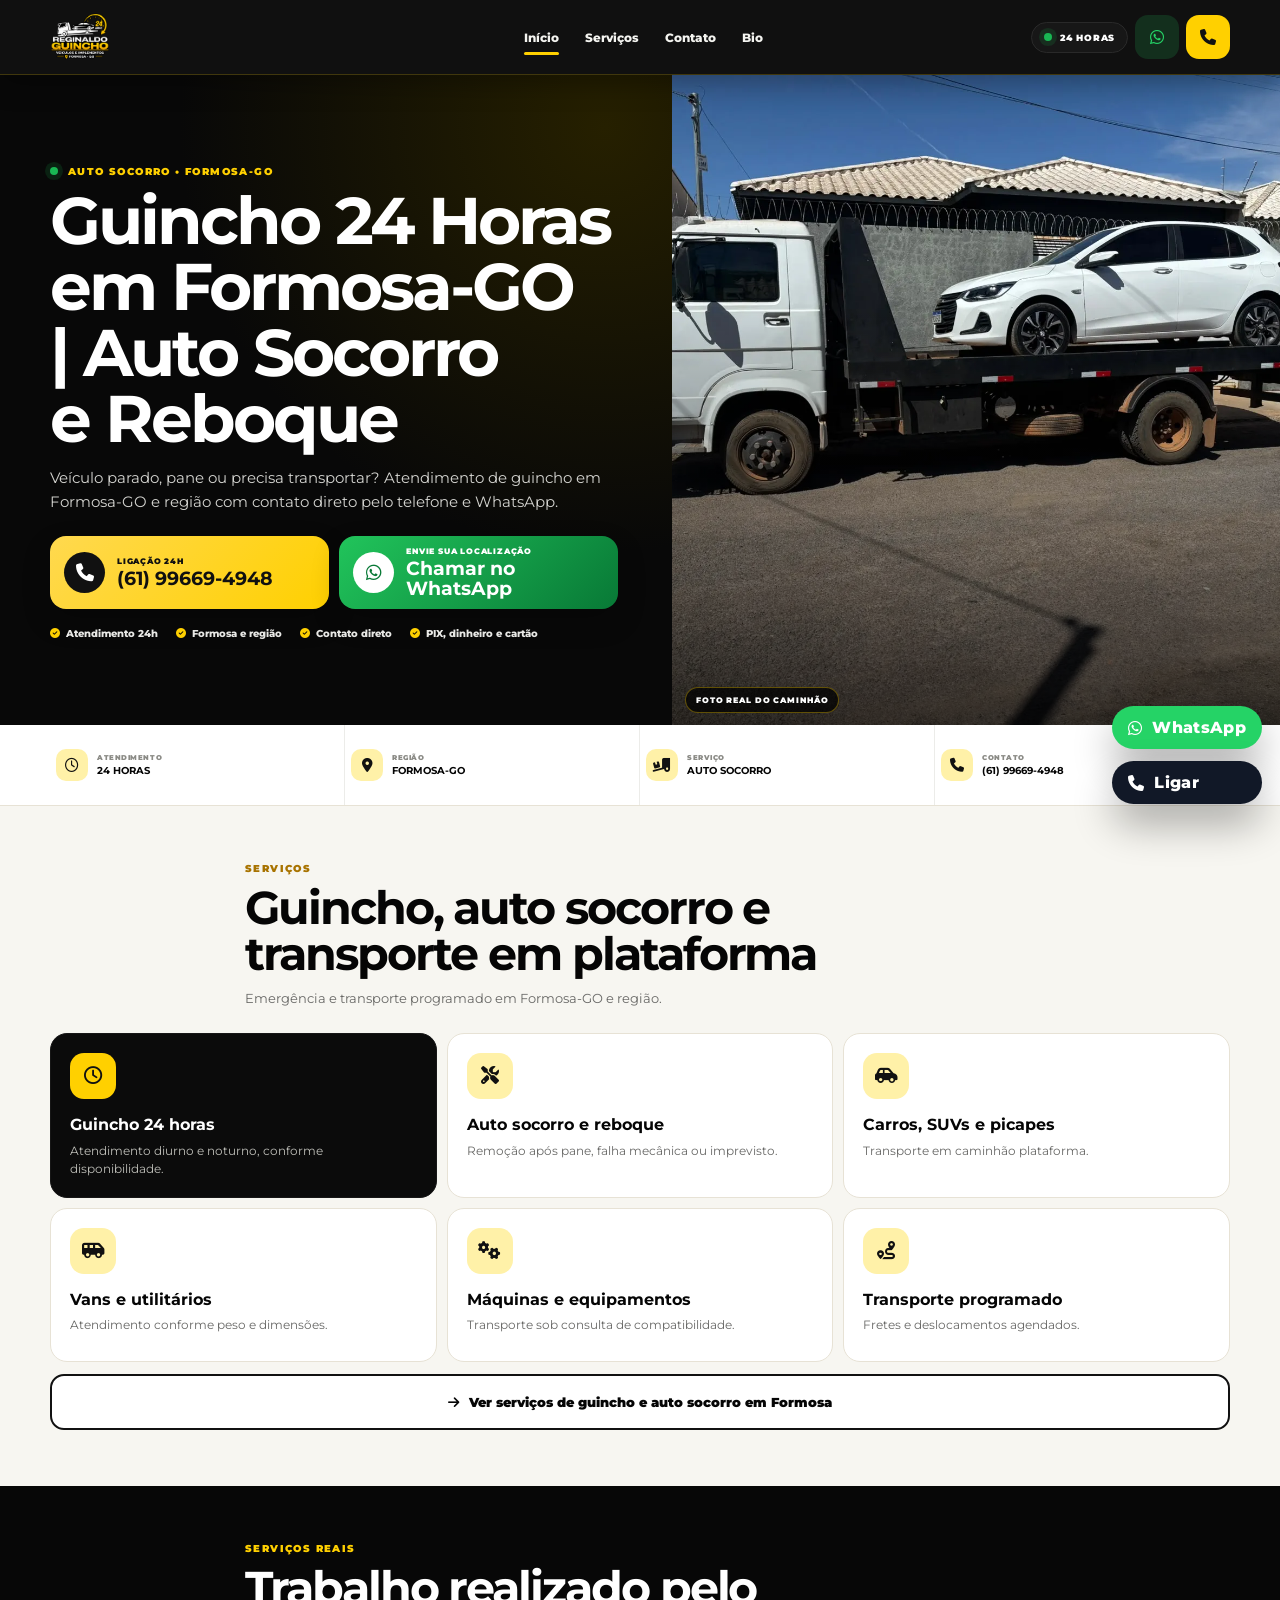
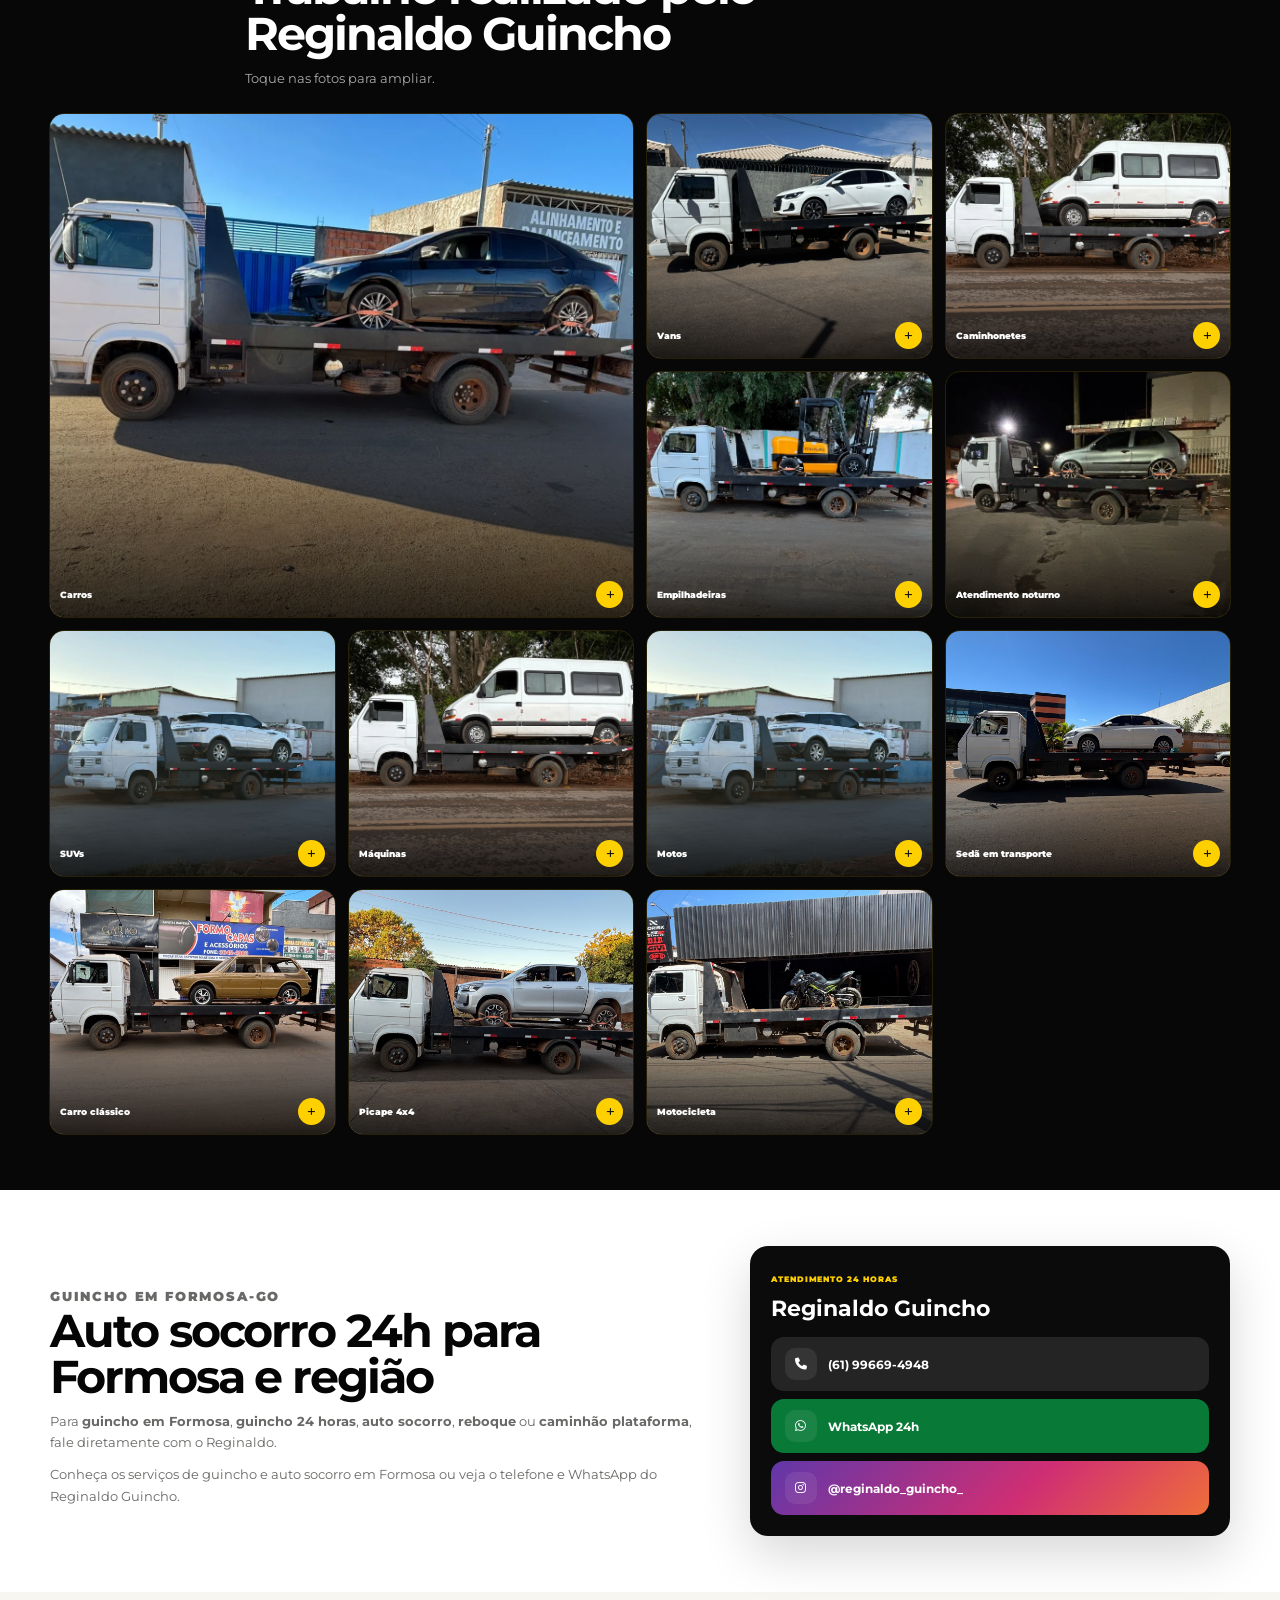
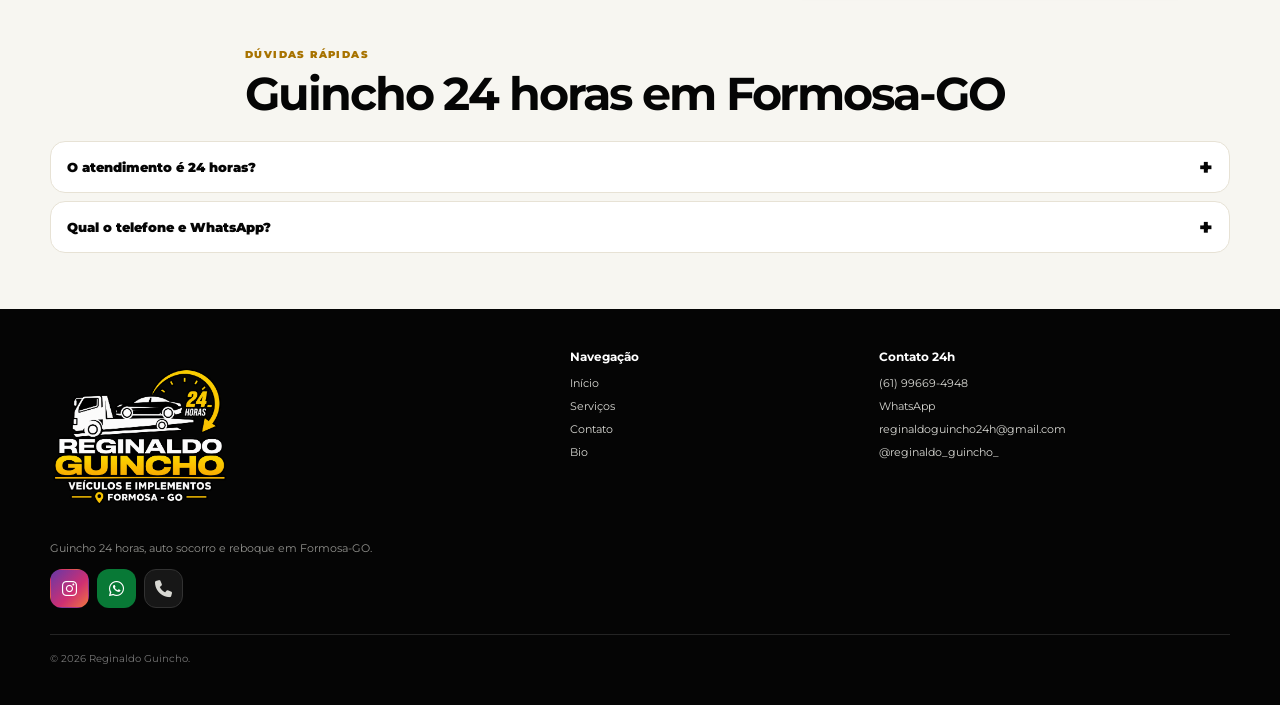
==== commit e29f3a5d: "seo: consolidate home for guincho 24h in Formosa" ====
--- a/index.html
+++ b/index.html
@@ -1 +1 @@
-<!doctype html><html lang="pt-BR"><head><meta charset="utf-8"><meta name="viewport" content="width=device-width,initial-scale=1,viewport-fit=cover"><title>Reginaldo Guincho 24 Horas em Formosa - GO | Auto Socorro</title><meta name="description" content="Guincho 24 horas em Formosa - GO. Auto socorro, transporte de carros, veículos e implementos. Atendimento rápido pelo WhatsApp: (61) 99669-4948."><meta name="keywords" content="guincho 24 horas Formosa GO, guincho em Formosa GO, auto socorro Formosa GO, reboque em Formosa, transporte de veículos, transporte de implementos, guincho para carros, socorro veicular 24 horas, Reginaldo Guincho"><meta name="robots" content="index,follow,max-image-preview:large,max-snippet:-1"><meta name="theme-color" content="#080808"><meta name="geo.region" content="BR-GO"><meta name="geo.placename" content="Formosa"><link rel="canonical" href="https://reginaldo-guincho.vercel.app/"><meta property="og:type" content="website"><meta property="og:locale" content="pt_BR"><meta property="og:site_name" content="Reginaldo Guincho"><meta property="og:title" content="Reginaldo Guincho 24 Horas em Formosa - GO"><meta property="og:description" content="Guincho 24 horas, auto socorro e transporte de veículos e implementos em Formosa - GO. Atendimento rápido pelo WhatsApp: (61) 99669-4948."><meta property="og:image" content="https://reginaldo-guincho.vercel.app/og-reginaldo-guincho-24h-v2.jpg"><meta property="og:image:alt" content="Reginaldo Guincho 24 Horas em Formosa - GO"><meta property="og:image:type" content="image/jpeg"><meta property="og:image:width" content="1672"><meta property="og:image:height" content="941"><meta property="og:url" content="https://reginaldo-guincho.vercel.app/"><meta name="twitter:card" content="summary_large_image"><meta name="twitter:title" content="Reginaldo Guincho 24 Horas em Formosa - GO"><meta name="twitter:description" content="Guincho 24 horas, auto socorro e transporte de veículos e implementos em Formosa - GO. Ligue ou chame no WhatsApp: (61) 99669-4948."><meta name="twitter:image" content="https://reginaldo-guincho.vercel.app/og-reginaldo-guincho-24h-v2.jpg"><meta name="twitter:image:alt" content="Reginaldo Guincho 24 Horas em Formosa - GO"><link rel="icon" href="/assets/favicon-32.png"><link rel="manifest" href="/site.webmanifest"><link rel="preload" href="/assets/hero-carro.webp" as="image" fetchpriority="high"><link rel="preconnect" href="https://fonts.googleapis.com"><link rel="preconnect" href="https://cdnjs.cloudflare.com" crossorigin><link href="https://fonts.googleapis.com/css2?family=Montserrat:wght@400;500;600;700;800;900&display=swap" rel="stylesheet"><link rel="stylesheet" href="https://cdnjs.cloudflare.com/ajax/libs/font-awesome/6.5.2/css/all.min.css"><link rel="stylesheet" href="/styles.css"><script async src="https://www.googletagmanager.com/gtag/js?id=AW-18313851023"></script><script>window.dataLayer=window.dataLayer||[];function gtag(){dataLayer.push(arguments)}gtag('js',new Date());gtag('config','AW-18313851023');</script><script type="application/ld+json">{"@context":"https://schema.org","@type":["AutomotiveBusiness","LocalBusiness"],"name":"Reginaldo Guincho","alternateName":"Auto Socorro Reginaldo Guincho","description":"Guincho 24 horas, auto socorro, reboque e transporte de veículos em Formosa-GO e região.","telephone":"+55 61 99669-4948","email":"reginaldoguincho24h@gmail.com","url":"https://reginaldo-guincho.vercel.app/","image":"https://reginaldo-guincho.vercel.app/og-reginaldo-guincho-24h-v2.jpg","logo":"/assets/logo-reginaldo-guincho.webp","sameAs":["https://www.instagram.com/reginaldo_guincho_"],"paymentAccepted":"PIX, dinheiro, cartão","areaServed":{"@type":"City","name":"Formosa","containedInPlace":{"@type":"State","name":"Goiás"}},"openingHours":"Mo-Su 00:00-23:59"}</script><script type="application/ld+json">{"@context":"https://schema.org","@type":"FAQPage","mainEntity":[{"@type":"Question","name":"O Reginaldo Guincho atende 24 horas?","acceptedAnswer":{"@type":"Answer","text":"O serviço é divulgado como atendimento 24 horas, conforme disponibilidade operacional."}},{"@type":"Question","name":"Qual o telefone do guincho em Formosa-GO?","acceptedAnswer":{"@type":"Answer","text":"Telefone e WhatsApp: (61) 99669-4948."}}]}</script></head><body><a class="skip-link" href="#conteudo">Pular para o conteúdo</a><header class="site-header"><div class="header-inner"><a class="brand" href="/"><img src="/assets/logo-reginaldo-guincho.webp" alt="Reginaldo Guincho" width="1200" height="900"></a><nav class="desktop-nav" aria-label="Navegação principal"><a href="/" aria-current="page">Início</a><a href="/servicos/">Serviços</a><a href="/contato/">Contato</a><a href="/bio/">Bio</a></nav><div class="header-tools"><span class="status-24h"><span class="live-dot"></span>24 HORAS</span><a class="icon-btn header-social header-whatsapp track-whatsapp" data-location="header_whatsapp" href="https://wa.me/5561996694948?text=Ol%C3%A1%2C%20Reginaldo!%20Preciso%20de%20guincho." target="_blank" rel="noopener noreferrer" aria-label="WhatsApp"><i class="fa-brands fa-whatsapp"></i></a><a class="header-call track-call" data-location="header_call" href="tel:+5561996694948" aria-label="Ligar"><i class="fa-solid fa-phone"></i></a><button class="icon-btn menu-toggle" type="button" data-menu-toggle aria-expanded="false" aria-controls="mobile-menu" aria-label="Abrir menu"><i class="fa-solid fa-bars"></i></button></div></div><nav class="mobile-menu" id="mobile-menu" data-mobile-menu><a href="/" aria-current="page"><i class="fa-solid fa-house"></i> Início</a><a href="/servicos/"><i class="fa-solid fa-truck-ramp-box"></i> Serviços</a><a href="/contato/"><i class="fa-solid fa-headset"></i> Contato</a><a href="/bio/"><i class="fa-solid fa-address-card"></i> Bio</a><a class="instagram-link track-instagram" data-location="mobile_instagram" href="https://www.instagram.com/reginaldo_guincho_?utm_source=site" target="_blank" rel="noopener noreferrer"><i class="fa-brands fa-instagram"></i> @reginaldo_guincho_</a></nav></header><main id="conteudo"><section class="hero"><div class="hero-grid"><div class="hero-panel"><div class="page-width hero-content"><p class="eyebrow"><span class="live-dot"></span>AUTO SOCORRO • FORMOSA-GO</p><h1>Guincho <mark>24 horas</mark> em Formosa-GO</h1><p class="hero-copy">Veículo parado, pane ou necessidade de transporte? Fale direto com o Reginaldo para solicitar <strong>guincho, reboque e auto socorro</strong>.</p><div class="hero-actions"><a class="action-button action-call track-call track-cta" data-location="hero_call" href="tel:+5561996694948"><span class="action-icon"><i class="fa-solid fa-phone"></i></span><span><small>LIGAÇÃO 24H</small><strong>(61) 99669-4948</strong></span></a><a class="action-button action-whatsapp track-whatsapp track-cta" data-location="hero_whatsapp" href="https://wa.me/5561996694948?text=Ol%C3%A1%2C%20Reginaldo!%20Preciso%20de%20guincho.%20Localiza%C3%A7%C3%A3o%3A%20____%20Ve%C3%ADculo%3A%20____" target="_blank" rel="noopener noreferrer"><span class="action-icon"><i class="fa-brands fa-whatsapp"></i></span><span><small>ENVIE SUA LOCALIZAÇÃO</small><strong>Chamar no WhatsApp</strong></span></a></div><ul class="hero-trust"><li><i class="fa-solid fa-circle-check"></i> Atendimento 24h</li><li><i class="fa-solid fa-circle-check"></i> Formosa e região</li><li><i class="fa-solid fa-circle-check"></i> Contato direto</li><li><i class="fa-solid fa-circle-check"></i> PIX, dinheiro e cartão</li></ul></div></div><div class="hero-media"><img src="/assets/hero-carro.webp" alt="Caminhão plataforma do Reginaldo Guincho em Formosa-GO" fetchpriority="high"><span class="photo-label">FOTO REAL DO CAMINHÃO</span></div></div></section><section class="emergency-strip"><div class="page-width emergency-grid"><div class="emergency-item"><span class="emergency-icon"><i class="fa-regular fa-clock"></i></span><div><small>ATENDIMENTO</small><strong>24 HORAS</strong></div></div><div class="emergency-item"><span class="emergency-icon"><i class="fa-solid fa-location-dot"></i></span><div><small>REGIÃO</small><strong>FORMOSA-GO</strong></div></div><div class="emergency-item"><span class="emergency-icon"><i class="fa-solid fa-truck-ramp-box"></i></span><div><small>SERVIÇO</small><strong>AUTO SOCORRO</strong></div></div><div class="emergency-item"><span class="emergency-icon"><i class="fa-solid fa-phone"></i></span><div><small>CONTATO</small><strong>(61) 99669-4948</strong></div></div></div></section><section class="content-section services-preview reveal"><div class="page-width section-heading"><p class="kicker">SERVIÇOS</p><h2>Guincho, auto socorro e transporte em plataforma</h2><p>Emergência e transporte programado em Formosa-GO e região.</p></div><div class="page-width services-grid"><article class="service-card featured"><span class="service-icon-box"><i class="fa-regular fa-clock"></i></span><h3>Guincho 24 horas</h3><p>Atendimento diurno e noturno, conforme disponibilidade.</p></article><article class="service-card"><span class="service-icon-box"><i class="fa-solid fa-screwdriver-wrench"></i></span><h3>Auto socorro e reboque</h3><p>Remoção após pane, falha mecânica ou imprevisto.</p></article><article class="service-card"><span class="service-icon-box"><i class="fa-solid fa-car-side"></i></span><h3>Carros, SUVs e picapes</h3><p>Transporte em caminhão plataforma.</p></article><article class="service-card"><span class="service-icon-box"><i class="fa-solid fa-van-shuttle"></i></span><h3>Vans e utilitários</h3><p>Atendimento conforme peso e dimensões.</p></article><article class="service-card"><span class="service-icon-box"><i class="fa-solid fa-gears"></i></span><h3>Máquinas e equipamentos</h3><p>Transporte sob consulta de compatibilidade.</p></article><article class="service-card"><span class="service-icon-box"><i class="fa-solid fa-route"></i></span><h3>Transporte programado</h3><p>Fretes e deslocamentos agendados.</p></article></div><div class="page-width"><a class="outline-cta" href="/servicos/"><i class="fa-solid fa-arrow-right"></i> Ver todos os serviços</a></div></section><section class="content-section gallery-section reveal"><div class="page-width section-heading light-heading"><p class="kicker">SERVIÇOS REAIS</p><h2>Trabalho realizado pelo Reginaldo Guincho</h2><p>Toque nas fotos para ampliar.</p></div><div class="page-width gallery-grid gallery-grid--rich"><button class="gallery-item gallery-main" data-full="/assets/corolla.webp" data-label="Transporte de sedã em caminhão plataforma"><img src="/assets/corolla.webp" alt="Guincho transportando carro sedã em Formosa-GO" loading="lazy"><span>Carros <i class="fa-solid fa-plus"></i></span></button><button class="gallery-item" data-full="/assets/hero-carro.webp" data-label="Transporte de van utilitária"><img src="/assets/hero-carro.webp" alt="Guincho transportando van utilitária" loading="lazy"><span>Vans <i class="fa-solid fa-plus"></i></span></button><button class="gallery-item" data-full="/assets/van.webp" data-label="Transporte de caminhonete"><img src="/assets/van.webp" alt="Guincho transportando caminhonete" loading="lazy"><span>Caminhonetes <i class="fa-solid fa-plus"></i></span></button><button class="gallery-item" data-full="/assets/empilhadeira.webp" data-label="Transporte de empilhadeira"><img src="/assets/empilhadeira.webp" alt="Guincho transportando empilhadeira" loading="lazy"><span>Empilhadeiras <i class="fa-solid fa-plus"></i></span></button><button class="gallery-item" data-full="/assets/noturno.webp" data-label="Atendimento noturno"><img src="/assets/noturno.webp" alt="Atendimento noturno de guincho" loading="lazy"><span>Atendimento noturno <i class="fa-solid fa-plus"></i></span></button><button class="gallery-item" data-full="/assets/suv.webp" data-label="Transporte de SUV"><img src="/assets/suv.webp" alt="Guincho transportando SUV" loading="lazy"><span>SUVs <i class="fa-solid fa-plus"></i></span></button><button class="gallery-item" data-full="/assets/van.webp" data-label="Transporte de maquinário"><img src="/assets/van.webp" alt="Guincho transportando maquinário vermelho" loading="lazy"><span>Máquinas <i class="fa-solid fa-plus"></i></span></button><button class="gallery-item" data-full="/assets/suv.webp" data-label="Transporte de moto"><img src="/assets/suv.webp" alt="Guincho transportando motocicleta" loading="lazy"><span>Motos <i class="fa-solid fa-plus"></i></span></button></div></section><section class="content-section local-section reveal"><div class="page-width local-layout"><div><p class="kicker">GUINCHO EM FORMOSA-GO</p><h2>Auto socorro 24h para Formosa e região</h2><p>Para <strong>guincho em Formosa</strong>, <strong>guincho 24 horas</strong>, <strong>auto socorro</strong>, <strong>reboque</strong> ou <strong>caminhão plataforma</strong>, fale diretamente com o Reginaldo.</p></div><aside class="contact-card"><span class="contact-card-label">ATENDIMENTO 24 HORAS</span><h3>Reginaldo Guincho</h3><a class="contact-line track-call" data-location="local_call" href="tel:+5561996694948"><span class="contact-line-icon"><i class="fa-solid fa-phone"></i></span><strong>(61) 99669-4948</strong></a><a class="contact-line whatsapp track-whatsapp" data-location="local_whatsapp" href="https://wa.me/5561996694948" target="_blank" rel="noopener noreferrer"><span class="contact-line-icon"><i class="fa-brands fa-whatsapp"></i></span><strong>WhatsApp 24h</strong></a><a class="contact-line instagram track-instagram" data-location="local_instagram" href="https://www.instagram.com/reginaldo_guincho_?utm_source=site" target="_blank" rel="noopener noreferrer"><span class="contact-line-icon"><i class="fa-brands fa-instagram"></i></span><strong>@reginaldo_guincho_</strong></a></aside></div></section><section class="content-section faq-section reveal"><div class="page-width section-heading"><p class="kicker">DÚVIDAS RÁPIDAS</p><h2>Guincho 24 horas em Formosa-GO</h2></div><div class="page-width faq-list"><details><summary>O atendimento é 24 horas?</summary><p>O serviço é divulgado como 24 horas, sujeito à disponibilidade operacional, localização e tipo de veículo.</p></details><details><summary>Qual o telefone e WhatsApp?</summary><p><strong>(61) 99669-4948</strong>.</p></details></div></section></main><footer class="footer"><div class="page-width footer-grid"><div class="footer-brand"><img src="/assets/logo-reginaldo-guincho.webp" alt="Reginaldo Guincho"><p>Guincho 24 horas, auto socorro e reboque em Formosa-GO.</p><div class="footer-socials"><a class="instagram track-instagram" data-location="footer_instagram" href="https://www.instagram.com/reginaldo_guincho_?utm_source=site" target="_blank" rel="noopener noreferrer" aria-label="Instagram"><i class="fa-brands fa-instagram"></i></a><a class="whatsapp track-whatsapp" data-location="footer_whatsapp" href="https://wa.me/5561996694948" target="_blank" rel="noopener noreferrer" aria-label="WhatsApp"><i class="fa-brands fa-whatsapp"></i></a><a class="track-call" data-location="footer_phone" href="tel:+5561996694948" aria-label="Telefone"><i class="fa-solid fa-phone"></i></a></div></div><nav class="footer-links"><strong>Navegação</strong><a href="/">Início</a><a href="/servicos/">Serviços</a><a href="/contato/">Contato</a><a href="/bio/">Bio</a></nav><div class="footer-contact"><strong>Contato 24h</strong><a href="tel:+5561996694948">(61) 99669-4948</a><a href="https://wa.me/5561996694948">WhatsApp</a><a href="mailto:reginaldoguincho24h@gmail.com">reginaldoguincho24h@gmail.com</a><a href="https://www.instagram.com/reginaldo_guincho_?utm_source=site" target="_blank" rel="noopener noreferrer">@reginaldo_guincho_</a></div></div><div class="page-width footer-bottom">© <span id="current-year">2026</span> Reginaldo Guincho.</div></footer><div class="lightbox" id="lightbox" role="dialog" aria-modal="true" aria-labelledby="lightbox-caption" hidden><button class="lightbox-close" id="lightbox-close" aria-label="Fechar">×</button><figure><img id="lightbox-image" src="/assets/corolla.webp" alt=""><figcaption id="lightbox-caption"></figcaption></figure></div><div class="floating-quick-actions" aria-label="Contato rápido"><a class="floating-quick whatsapp track-whatsapp track-cta" data-location="floating_whatsapp" href="https://wa.me/5561996694948?text=Ol%C3%A1%2C%20Reginaldo!%20Preciso%20de%20guincho.%20Minha%20localiza%C3%A7%C3%A3o%20%C3%A9%3A%20____%20Ve%C3%ADculo%3A%20____" target="_blank" rel="noopener noreferrer" aria-label="Chamar no WhatsApp"><i class="fa-brands fa-whatsapp"></i><span>WhatsApp</span></a><a class="floating-quick phone track-call" data-location="floating_phone" href="tel:+5561996694948" aria-label="Ligar agora"><i class="fa-solid fa-phone"></i><span>Ligar</span></a></div><nav class="mobile-contact-bar"><a class="mobile-call track-call" data-location="mobile_call" href="tel:+5561996694948"><i class="fa-solid fa-phone"></i> LIGAR</a><a class="mobile-whatsapp track-whatsapp" data-location="mobile_whatsapp" href="https://wa.me/5561996694948" target="_blank" rel="noopener noreferrer"><i class="fa-brands fa-whatsapp"></i> WHATSAPP</a></nav><script src="/script.js" defer></script></body></html>+<!doctype html><html lang="pt-BR"><head><meta charset="utf-8"><meta name="viewport" content="width=device-width,initial-scale=1,viewport-fit=cover"><title>Guincho 24h em Formosa-GO | Reginaldo Guincho</title><meta name="description" content="Guincho 24 horas em Formosa-GO e região. Auto socorro, reboque e transporte em plataforma. Ligue ou envie sua localização pelo WhatsApp."><meta name="keywords" content="guincho 24 horas Formosa GO, guincho em Formosa GO, auto socorro Formosa GO, reboque em Formosa, transporte de veículos, transporte de implementos, guincho para carros, socorro veicular 24 horas, Reginaldo Guincho"><meta name="robots" content="index,follow,max-image-preview:large"><meta name="theme-color" content="#080808"><meta name="geo.region" content="BR-GO"><meta name="geo.placename" content="Formosa"><link rel="canonical" href="https://www.reginaldoguincho.com.br/"><link rel="image_src" href="https://www.reginaldoguincho.com.br/assets/CARD-VISUALIZACAO.jpeg"><meta property="og:type" content="website"><meta property="og:locale" content="pt_BR"><meta property="og:site_name" content="Reginaldo Guincho"><meta property="og:title" content="Guincho 24h em Formosa-GO | Reginaldo Guincho"><meta property="og:description" content="Auto socorro, reboque e transporte em plataforma em Formosa-GO e região. Atendimento direto por ligação e WhatsApp."><meta property="og:image" content="https://www.reginaldoguincho.com.br/assets/CARD-VISUALIZACAO.jpeg"><meta property="og:image:url" content="https://www.reginaldoguincho.com.br/assets/CARD-VISUALIZACAO.jpeg"><meta property="og:image:secure_url" content="https://www.reginaldoguincho.com.br/assets/CARD-VISUALIZACAO.jpeg"><meta property="og:image:alt" content="Reginaldo Guincho 24 Horas em Formosa-GO"><meta property="og:image:type" content="image/jpeg"><meta property="og:image:width" content="1672"><meta property="og:image:height" content="941"><meta property="og:url" content="https://www.reginaldoguincho.com.br/"><meta name="twitter:card" content="summary_large_image"><meta name="twitter:title" content="Guincho 24h em Formosa-GO | Reginaldo Guincho"><meta name="twitter:description" content="Guincho 24 horas, auto socorro e reboque em Formosa-GO e região. Ligue ou chame no WhatsApp: (61) 99669-4948."><meta name="twitter:image" content="https://www.reginaldoguincho.com.br/assets/CARD-VISUALIZACAO.jpeg"><meta name="twitter:image:alt" content="Reginaldo Guincho 24 Horas em Formosa-GO"><link rel="icon" href="/assets/favicon-32.png"><link rel="manifest" href="/site.webmanifest"><link rel="preload" href="/assets/hero-carro.webp" as="image" fetchpriority="high"><link rel="preconnect" href="https://fonts.googleapis.com"><link rel="preconnect" href="https://cdnjs.cloudflare.com" crossorigin><link href="https://fonts.googleapis.com/css2?family=Montserrat:wght@400;500;600;700;800;900&display=swap" rel="stylesheet"><link rel="stylesheet" href="https://cdnjs.cloudflare.com/ajax/libs/font-awesome/6.5.2/css/all.min.css"><link rel="stylesheet" href="/styles.css"><script async src="https://www.googletagmanager.com/gtag/js?id=AW-18313851023"></script><script>window.dataLayer=window.dataLayer||[];function gtag(){dataLayer.push(arguments)}gtag('js',new Date());gtag('config','AW-18313851023');</script><script type="application/ld+json">{"@context":"https://schema.org","@type":["AutomotiveBusiness","LocalBusiness"],"@id":"https://www.reginaldoguincho.com.br/#business","name":"Reginaldo Guincho","url":"https://www.reginaldoguincho.com.br/","telephone":"+55 61 99669-4948","email":"reginaldoguincho24h@gmail.com","description":"Guincho 24 horas, auto socorro, reboque e transporte em plataforma em Formosa-GO e região.","address":{"@type":"PostalAddress","addressLocality":"Formosa","addressRegion":"GO","addressCountry":"BR"},"areaServed":[{"@type":"City","name":"Formosa"},{"@type":"AdministrativeArea","name":"Região de Formosa-GO"}],"openingHoursSpecification":[{"@type":"OpeningHoursSpecification","dayOfWeek":["Monday","Tuesday","Wednesday","Thursday","Friday","Saturday","Sunday"],"opens":"00:00","closes":"23:59"}],"sameAs":["https://www.instagram.com/reginaldo_guincho_/"],"hasOfferCatalog":{"@type":"OfferCatalog","name":"Serviços de guincho e auto socorro","itemListElement":[{"@type":"Offer","itemOffered":{"@type":"Service","name":"Guincho 24 horas"}},{"@type":"Offer","itemOffered":{"@type":"Service","name":"Auto socorro e reboque"}},{"@type":"Offer","itemOffered":{"@type":"Service","name":"Transporte em caminhão plataforma"}},{"@type":"Offer","itemOffered":{"@type":"Service","name":"Transporte de carros, SUVs, picapes, vans, motos e equipamentos compatíveis"}}]}}</script><script type="application/ld+json">{"@context":"https://schema.org","@type":"FAQPage","mainEntity":[{"@type":"Question","name":"O Reginaldo Guincho atende 24 horas?","acceptedAnswer":{"@type":"Answer","text":"O serviço é divulgado como atendimento 24 horas, conforme disponibilidade operacional."}},{"@type":"Question","name":"Qual o telefone do guincho em Formosa-GO?","acceptedAnswer":{"@type":"Answer","text":"Telefone e WhatsApp: (61) 99669-4948."}}]}</script></head><body><a class="skip-link" href="#conteudo">Pular para o conteúdo</a><header class="site-header"><div class="header-inner"><a class="brand" href="/"><img src="/assets/logo-reginaldo-guincho.webp" alt="Reginaldo Guincho" width="1200" height="900"></a><nav class="desktop-nav" aria-label="Navegação principal"><a href="/" aria-current="page">Início</a><a href="/servicos/">Serviços</a><a href="/contato/">Contato</a><a href="/bio/">Bio</a></nav><div class="header-tools"><span class="status-24h"><span class="live-dot"></span>24 HORAS</span><a class="icon-btn header-social header-whatsapp track-whatsapp" data-location="header_whatsapp" href="https://wa.me/5561996694948?text=Ol%C3%A1%2C%20Reginaldo!%20Preciso%20de%20guincho." target="_blank" rel="noopener noreferrer" aria-label="WhatsApp"><i class="fa-brands fa-whatsapp"></i></a><a class="header-call track-call" data-location="header_call" href="tel:+5561996694948" aria-label="Ligar"><i class="fa-solid fa-phone"></i></a><button class="icon-btn menu-toggle" type="button" data-menu-toggle aria-expanded="false" aria-controls="mobile-menu" aria-label="Abrir menu"><i class="fa-solid fa-bars"></i></button></div></div><nav class="mobile-menu" id="mobile-menu" data-mobile-menu><a href="/" aria-current="page"><i class="fa-solid fa-house"></i> Início</a><a href="/servicos/"><i class="fa-solid fa-truck-ramp-box"></i> Serviços</a><a href="/contato/"><i class="fa-solid fa-headset"></i> Contato</a><a href="/bio/"><i class="fa-solid fa-address-card"></i> Bio</a><a class="instagram-link track-instagram" data-location="mobile_instagram" href="https://www.instagram.com/reginaldo_guincho_?utm_source=site" target="_blank" rel="noopener noreferrer"><i class="fa-brands fa-instagram"></i> @reginaldo_guincho_</a></nav></header><main id="conteudo"><section class="hero"><div class="hero-grid"><div class="hero-panel"><div class="page-width hero-content"><p class="eyebrow"><span class="live-dot"></span>AUTO SOCORRO • FORMOSA-GO</p><h1>Guincho 24 Horas em Formosa-GO | Auto Socorro e Reboque</h1><p class="hero-copy">Veículo parado, pane ou precisa transportar? Atendimento de guincho em Formosa-GO e região com contato direto pelo telefone e WhatsApp.</p><div class="hero-actions"><a class="action-button action-call track-call track-cta" data-location="hero_call" href="tel:+5561996694948"><span class="action-icon"><i class="fa-solid fa-phone"></i></span><span><small>LIGAÇÃO 24H</small><strong>(61) 99669-4948</strong></span></a><a class="action-button action-whatsapp track-whatsapp track-cta" data-location="hero_whatsapp" href="https://wa.me/5561996694948?text=Ol%C3%A1%2C%20Reginaldo!%20Preciso%20de%20guincho.%20Localiza%C3%A7%C3%A3o%3A%20____%20Ve%C3%ADculo%3A%20____" target="_blank" rel="noopener noreferrer"><span class="action-icon"><i class="fa-brands fa-whatsapp"></i></span><span><small>ENVIE SUA LOCALIZAÇÃO</small><strong>Chamar no WhatsApp</strong></span></a></div><ul class="hero-trust"><li><i class="fa-solid fa-circle-check"></i> Atendimento 24h</li><li><i class="fa-solid fa-circle-check"></i> Formosa e região</li><li><i class="fa-solid fa-circle-check"></i> Contato direto</li><li><i class="fa-solid fa-circle-check"></i> PIX, dinheiro e cartão</li></ul></div></div><div class="hero-media"><img src="/assets/hero-carro.webp" width="1600" height="1200" alt="Caminhão plataforma do Reginaldo Guincho em Formosa-GO" fetchpriority="high" decoding="async"><span class="photo-label">FOTO REAL DO CAMINHÃO</span></div></div></section><section class="emergency-strip"><div class="page-width emergency-grid"><div class="emergency-item"><span class="emergency-icon"><i class="fa-regular fa-clock"></i></span><div><small>ATENDIMENTO</small><strong>24 HORAS</strong></div></div><div class="emergency-item"><span class="emergency-icon"><i class="fa-solid fa-location-dot"></i></span><div><small>REGIÃO</small><strong>FORMOSA-GO</strong></div></div><div class="emergency-item"><span class="emergency-icon"><i class="fa-solid fa-truck-ramp-box"></i></span><div><small>SERVIÇO</small><strong>AUTO SOCORRO</strong></div></div><div class="emergency-item"><span class="emergency-icon"><i class="fa-solid fa-phone"></i></span><div><small>CONTATO</small><strong>(61) 99669-4948</strong></div></div></div></section><section class="content-section services-preview reveal"><div class="page-width section-heading"><p class="kicker">SERVIÇOS</p><h2>Guincho, auto socorro e transporte em plataforma</h2><p>Emergência e transporte programado em Formosa-GO e região.</p></div><div class="page-width services-grid"><article class="service-card featured"><span class="service-icon-box"><i class="fa-regular fa-clock"></i></span><h3>Guincho 24 horas</h3><p>Atendimento diurno e noturno, conforme disponibilidade.</p></article><article class="service-card"><span class="service-icon-box"><i class="fa-solid fa-screwdriver-wrench"></i></span><h3>Auto socorro e reboque</h3><p>Remoção após pane, falha mecânica ou imprevisto.</p></article><article class="service-card"><span class="service-icon-box"><i class="fa-solid fa-car-side"></i></span><h3>Carros, SUVs e picapes</h3><p>Transporte em caminhão plataforma.</p></article><article class="service-card"><span class="service-icon-box"><i class="fa-solid fa-van-shuttle"></i></span><h3>Vans e utilitários</h3><p>Atendimento conforme peso e dimensões.</p></article><article class="service-card"><span class="service-icon-box"><i class="fa-solid fa-gears"></i></span><h3>Máquinas e equipamentos</h3><p>Transporte sob consulta de compatibilidade.</p></article><article class="service-card"><span class="service-icon-box"><i class="fa-solid fa-route"></i></span><h3>Transporte programado</h3><p>Fretes e deslocamentos agendados.</p></article></div><div class="page-width"><a class="outline-cta" href="/servicos/"><i class="fa-solid fa-arrow-right"></i> Ver serviços de guincho e auto socorro em Formosa</a></div></section><section class="content-section gallery-section reveal"><div class="page-width section-heading light-heading"><p class="kicker">SERVIÇOS REAIS</p><h2>Trabalho realizado pelo Reginaldo Guincho</h2><p>Toque nas fotos para ampliar.</p></div><div class="page-width gallery-grid gallery-grid--rich"><button class="gallery-item gallery-main" data-full="/assets/corolla.webp" data-label="Transporte de sedã em caminhão plataforma"><img src="/assets/corolla.webp" alt="Guincho transportando carro sedã em Formosa-GO" loading="lazy"><span>Carros <i class="fa-solid fa-plus"></i></span></button><button class="gallery-item" data-full="/assets/hero-carro.webp" data-label="Transporte de van utilitária"><img src="/assets/hero-carro.webp" alt="Guincho transportando van utilitária" loading="lazy"><span>Vans <i class="fa-solid fa-plus"></i></span></button><button class="gallery-item" data-full="/assets/van.webp" data-label="Transporte de caminhonete"><img src="/assets/van.webp" alt="Guincho transportando caminhonete" loading="lazy"><span>Caminhonetes <i class="fa-solid fa-plus"></i></span></button><button class="gallery-item" data-full="/assets/empilhadeira.webp" data-label="Transporte de empilhadeira"><img src="/assets/empilhadeira.webp" alt="Guincho transportando empilhadeira" loading="lazy"><span>Empilhadeiras <i class="fa-solid fa-plus"></i></span></button><button class="gallery-item" data-full="/assets/noturno.webp" data-label="Atendimento noturno"><img src="/assets/noturno.webp" alt="Atendimento noturno de guincho" loading="lazy"><span>Atendimento noturno <i class="fa-solid fa-plus"></i></span></button><button class="gallery-item" data-full="/assets/suv.webp" data-label="Transporte de SUV"><img src="/assets/suv.webp" alt="Guincho transportando SUV" loading="lazy"><span>SUVs <i class="fa-solid fa-plus"></i></span></button><button class="gallery-item" data-full="/assets/van.webp" data-label="Transporte de maquinário"><img src="/assets/van.webp" alt="Guincho transportando maquinário vermelho" loading="lazy"><span>Máquinas <i class="fa-solid fa-plus"></i></span></button><button class="gallery-item" data-full="/assets/suv.webp" data-label="Transporte de moto"><img src="/assets/suv.webp" alt="Guincho transportando motocicleta" loading="lazy"><span>Motos <i class="fa-solid fa-plus"></i></span></button></div></section><section class="content-section local-section reveal"><div class="page-width local-layout"><div><p class="kicker">GUINCHO EM FORMOSA-GO</p><h2>Auto socorro 24h para Formosa e região</h2><p>Para <strong>guincho em Formosa</strong>, <strong>guincho 24 horas</strong>, <strong>auto socorro</strong>, <strong>reboque</strong> ou <strong>caminhão plataforma</strong>, fale diretamente com o Reginaldo.</p><p><a href="/servicos/">Conheça os serviços de guincho e auto socorro em Formosa</a> ou <a href="/contato/">veja o telefone e WhatsApp do Reginaldo Guincho</a>.</p></div><aside class="contact-card"><span class="contact-card-label">ATENDIMENTO 24 HORAS</span><h3>Reginaldo Guincho</h3><a class="contact-line track-call" data-location="local_call" href="tel:+5561996694948"><span class="contact-line-icon"><i class="fa-solid fa-phone"></i></span><strong>(61) 99669-4948</strong></a><a class="contact-line whatsapp track-whatsapp" data-location="local_whatsapp" href="https://wa.me/5561996694948" target="_blank" rel="noopener noreferrer"><span class="contact-line-icon"><i class="fa-brands fa-whatsapp"></i></span><strong>WhatsApp 24h</strong></a><a class="contact-line instagram track-instagram" data-location="local_instagram" href="https://www.instagram.com/reginaldo_guincho_?utm_source=site" target="_blank" rel="noopener noreferrer"><span class="contact-line-icon"><i class="fa-brands fa-instagram"></i></span><strong>@reginaldo_guincho_</strong></a></aside></div></section><section class="content-section faq-section reveal"><div class="page-width section-heading"><p class="kicker">DÚVIDAS RÁPIDAS</p><h2>Guincho 24 horas em Formosa-GO</h2></div><div class="page-width faq-list"><details><summary>O atendimento é 24 horas?</summary><p>O serviço é divulgado como 24 horas, sujeito à disponibilidade operacional, localização e tipo de veículo.</p></details><details><summary>Qual o telefone e WhatsApp?</summary><p><strong>(61) 99669-4948</strong>.</p></details></div></section></main><footer class="footer"><div class="page-width footer-grid"><div class="footer-brand"><img src="/assets/logo-reginaldo-guincho.webp" alt="Reginaldo Guincho"><p>Guincho 24 horas, auto socorro e reboque em Formosa-GO.</p><div class="footer-socials"><a class="instagram track-instagram" data-location="footer_instagram" href="https://www.instagram.com/reginaldo_guincho_?utm_source=site" target="_blank" rel="noopener noreferrer" aria-label="Instagram"><i class="fa-brands fa-instagram"></i></a><a class="whatsapp track-whatsapp" data-location="footer_whatsapp" href="https://wa.me/5561996694948" target="_blank" rel="noopener noreferrer" aria-label="WhatsApp"><i class="fa-brands fa-whatsapp"></i></a><a class="track-call" data-location="footer_phone" href="tel:+5561996694948" aria-label="Telefone"><i class="fa-solid fa-phone"></i></a></div></div><nav class="footer-links"><strong>Navegação</strong><a href="/">Início</a><a href="/servicos/">Serviços</a><a href="/contato/">Contato</a><a href="/bio/">Bio</a></nav><div class="footer-contact"><strong>Contato 24h</strong><a href="tel:+5561996694948">(61) 99669-4948</a><a href="https://wa.me/5561996694948">WhatsApp</a><a href="mailto:reginaldoguincho24h@gmail.com">reginaldoguincho24h@gmail.com</a><a href="https://www.instagram.com/reginaldo_guincho_?utm_source=site" target="_blank" rel="noopener noreferrer">@reginaldo_guincho_</a></div></div><div class="page-width footer-bottom">© <span id="current-year">2026</span> Reginaldo Guincho.</div></footer><div class="lightbox" id="lightbox" role="dialog" aria-modal="true" aria-labelledby="lightbox-caption" hidden><button class="lightbox-close" id="lightbox-close" aria-label="Fechar">×</button><figure><img id="lightbox-image" src="/assets/corolla.webp" alt=""><figcaption id="lightbox-caption"></figcaption></figure></div><div class="floating-quick-actions" aria-label="Contato rápido"><a class="floating-quick whatsapp track-whatsapp track-cta" data-location="floating_whatsapp" href="https://wa.me/5561996694948?text=Ol%C3%A1%2C%20Reginaldo!%20Preciso%20de%20guincho.%20Minha%20localiza%C3%A7%C3%A3o%20%C3%A9%3A%20____%20Ve%C3%ADculo%3A%20____" target="_blank" rel="noopener noreferrer" aria-label="Chamar no WhatsApp"><i class="fa-brands fa-whatsapp"></i><span>WhatsApp</span></a><a class="floating-quick phone track-call" data-location="floating_phone" href="tel:+5561996694948" aria-label="Ligar agora"><i class="fa-solid fa-phone"></i><span>Ligar</span></a></div><nav class="mobile-contact-bar"><a class="mobile-call track-call" data-location="mobile_call" href="tel:+5561996694948"><i class="fa-solid fa-phone"></i> LIGAR</a><a class="mobile-whatsapp track-whatsapp" data-location="mobile_whatsapp" href="https://wa.me/5561996694948" target="_blank" rel="noopener noreferrer"><i class="fa-brands fa-whatsapp"></i> WHATSAPP</a></nav><script src="/script.js" defer></script></body></html>
